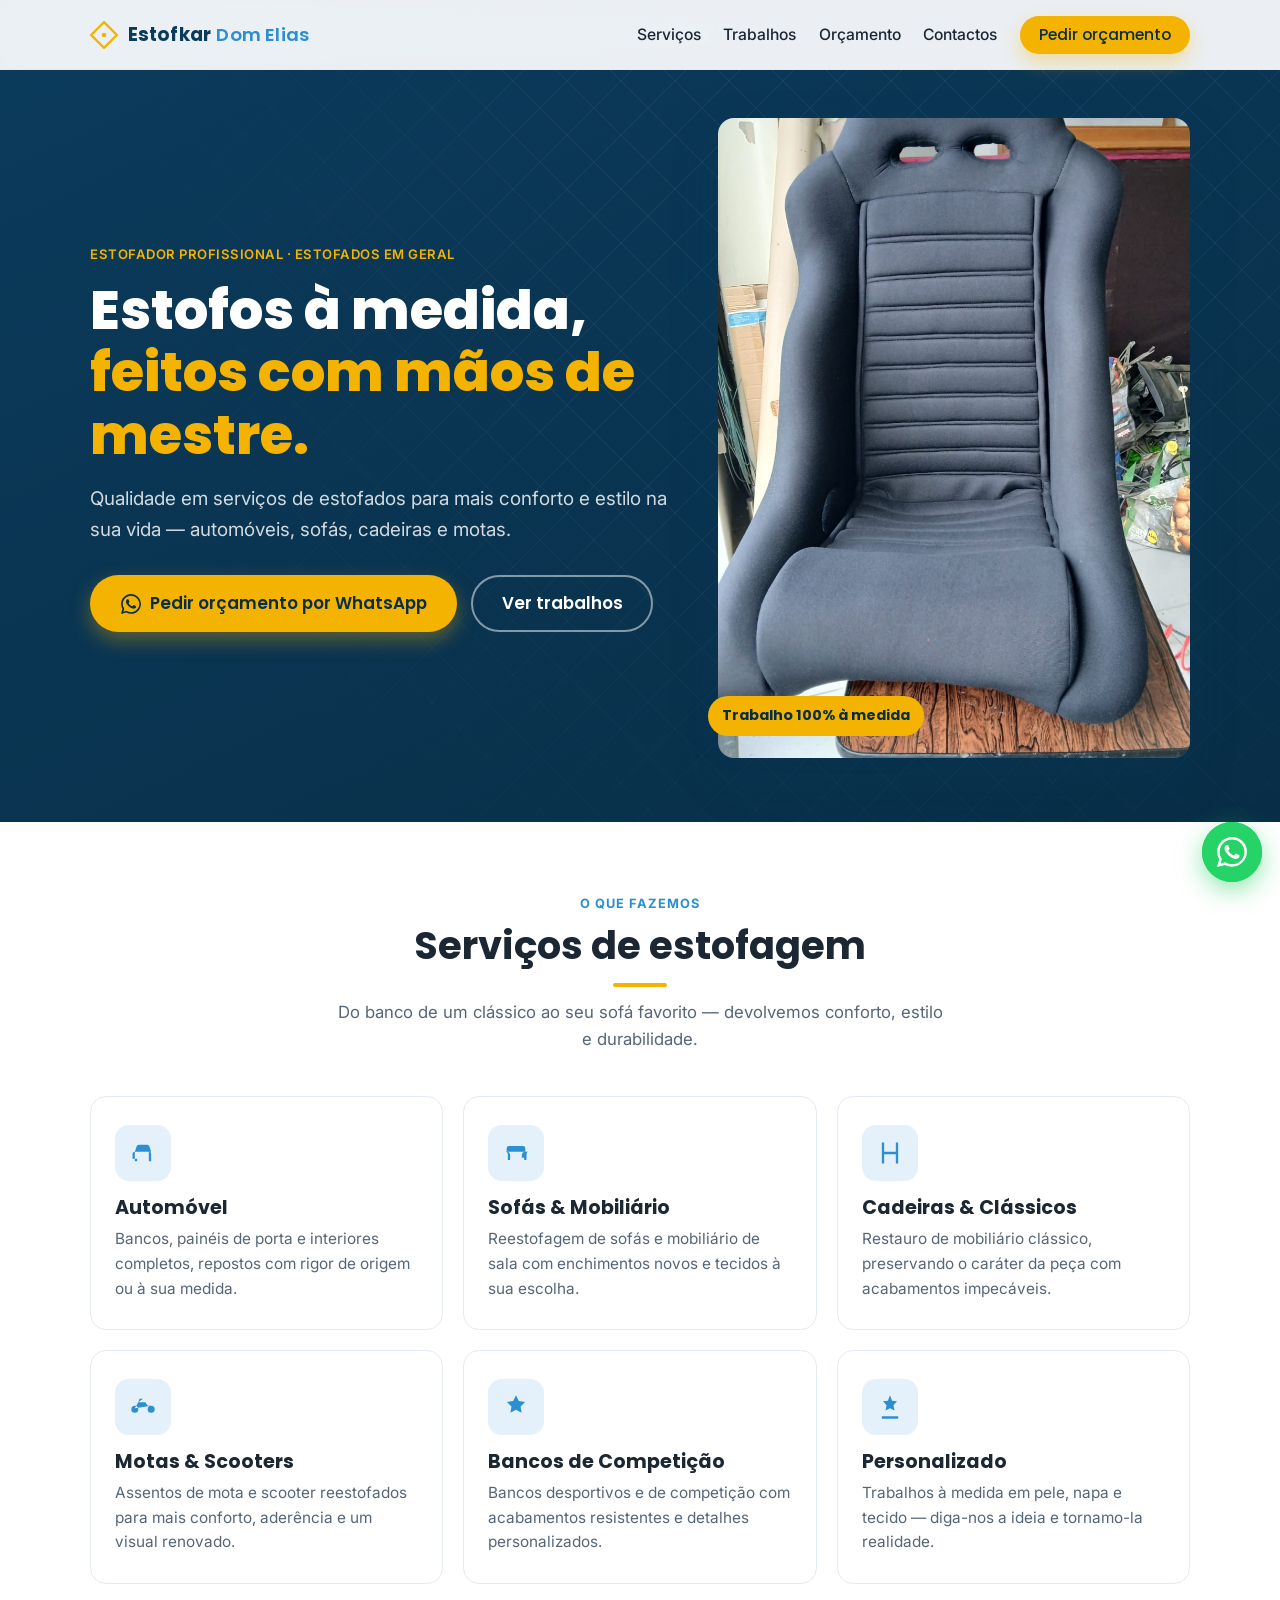
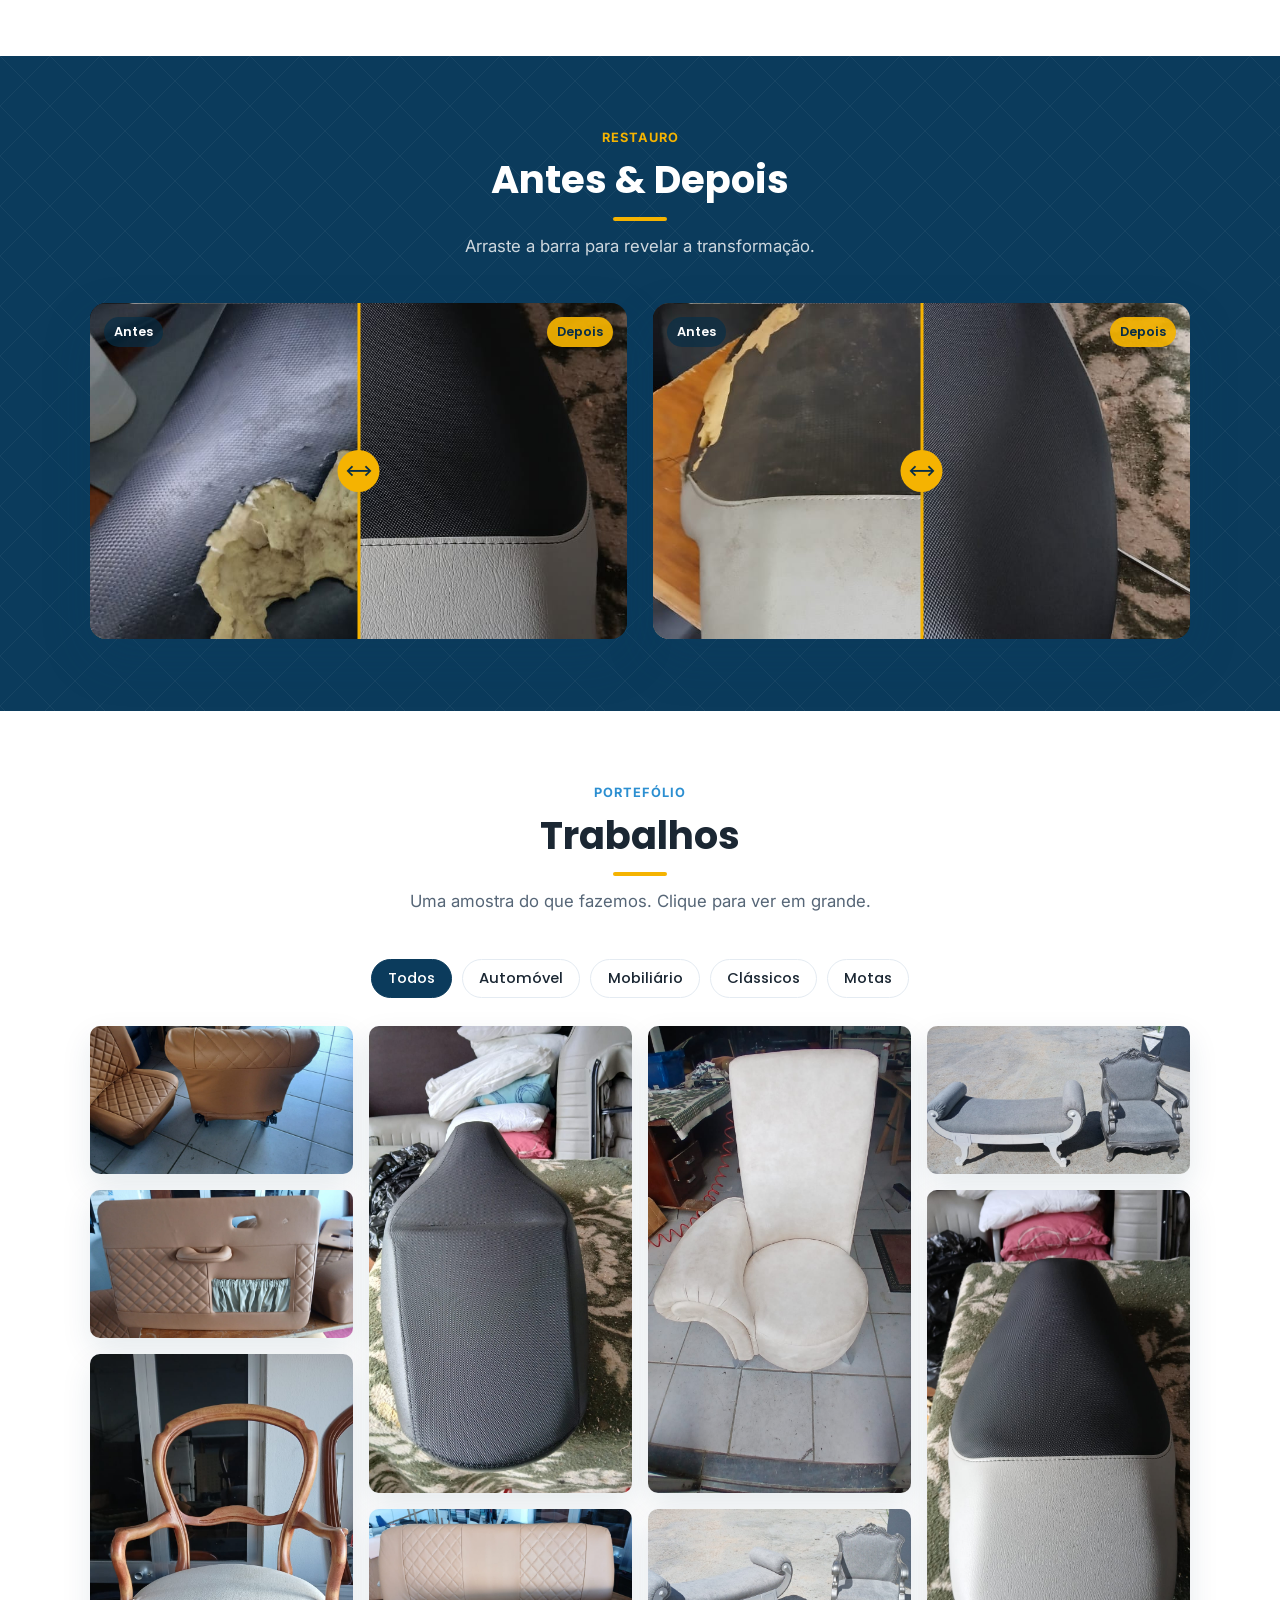
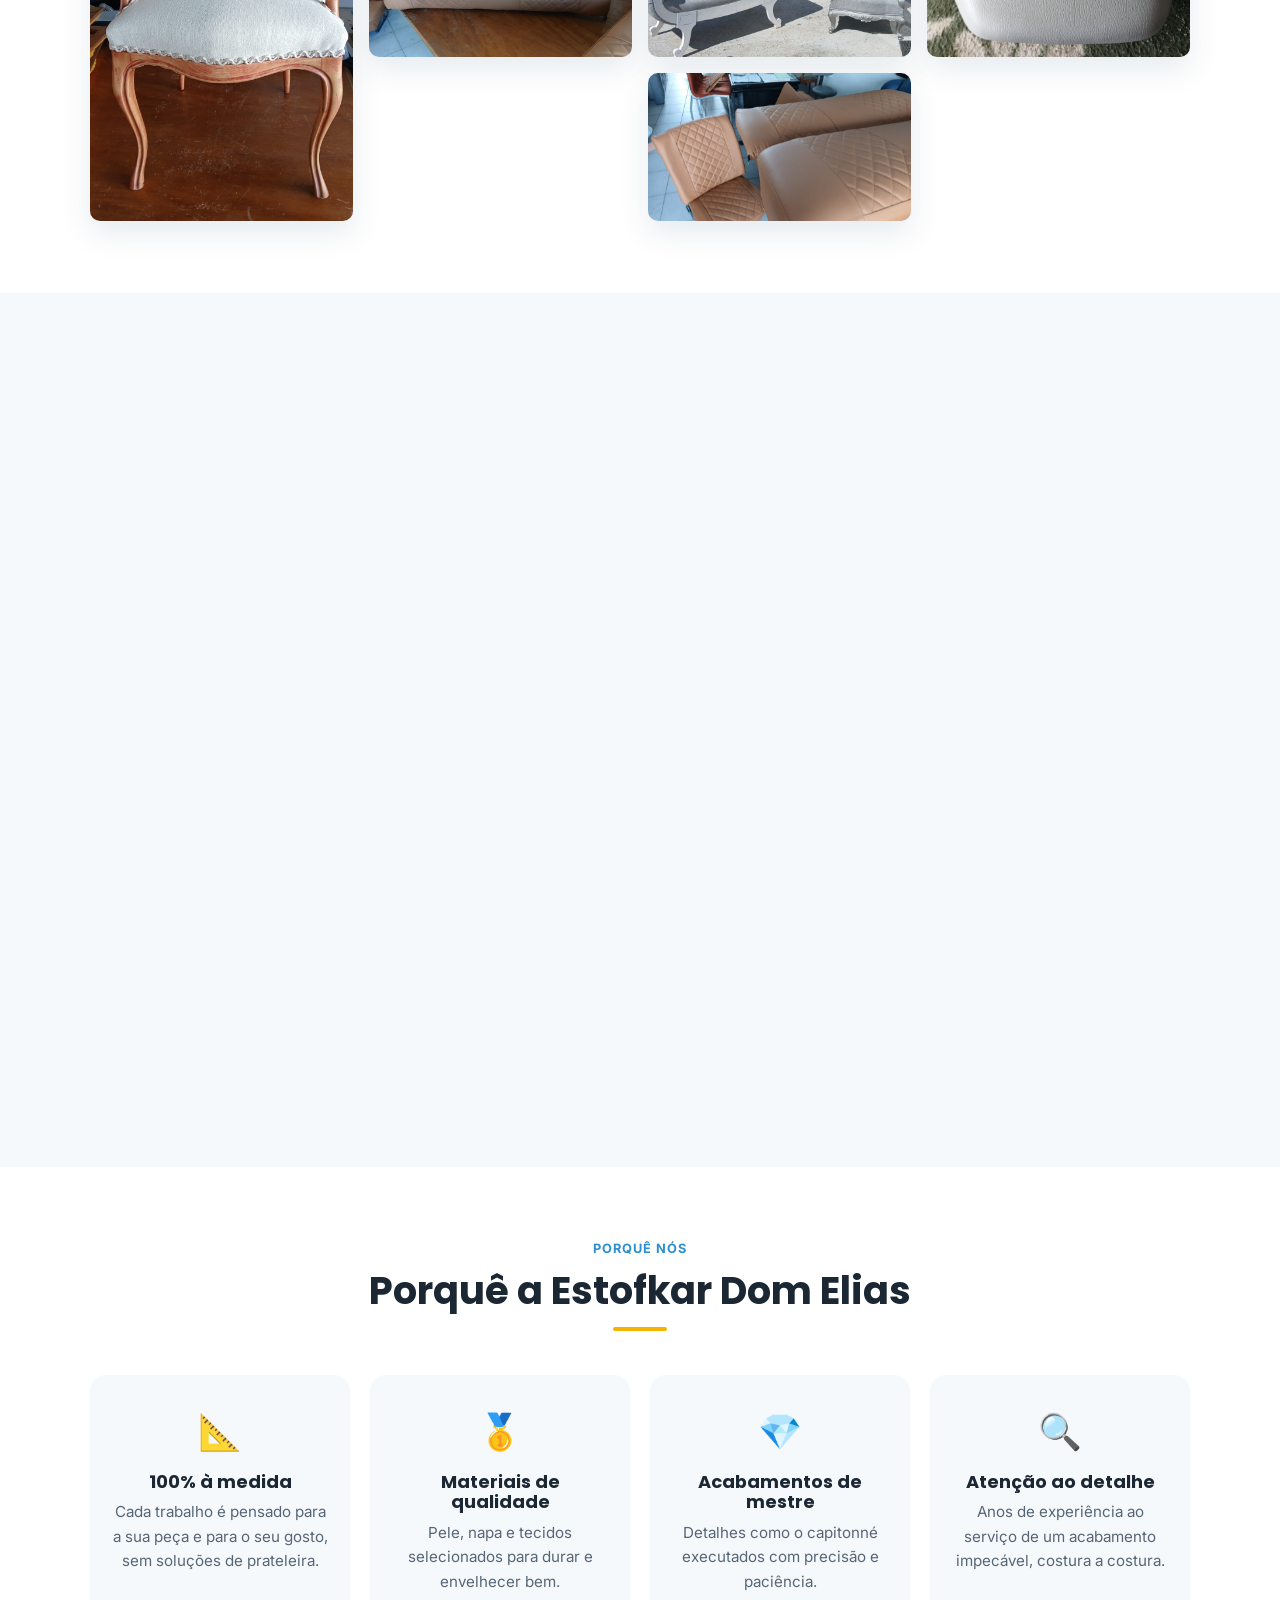
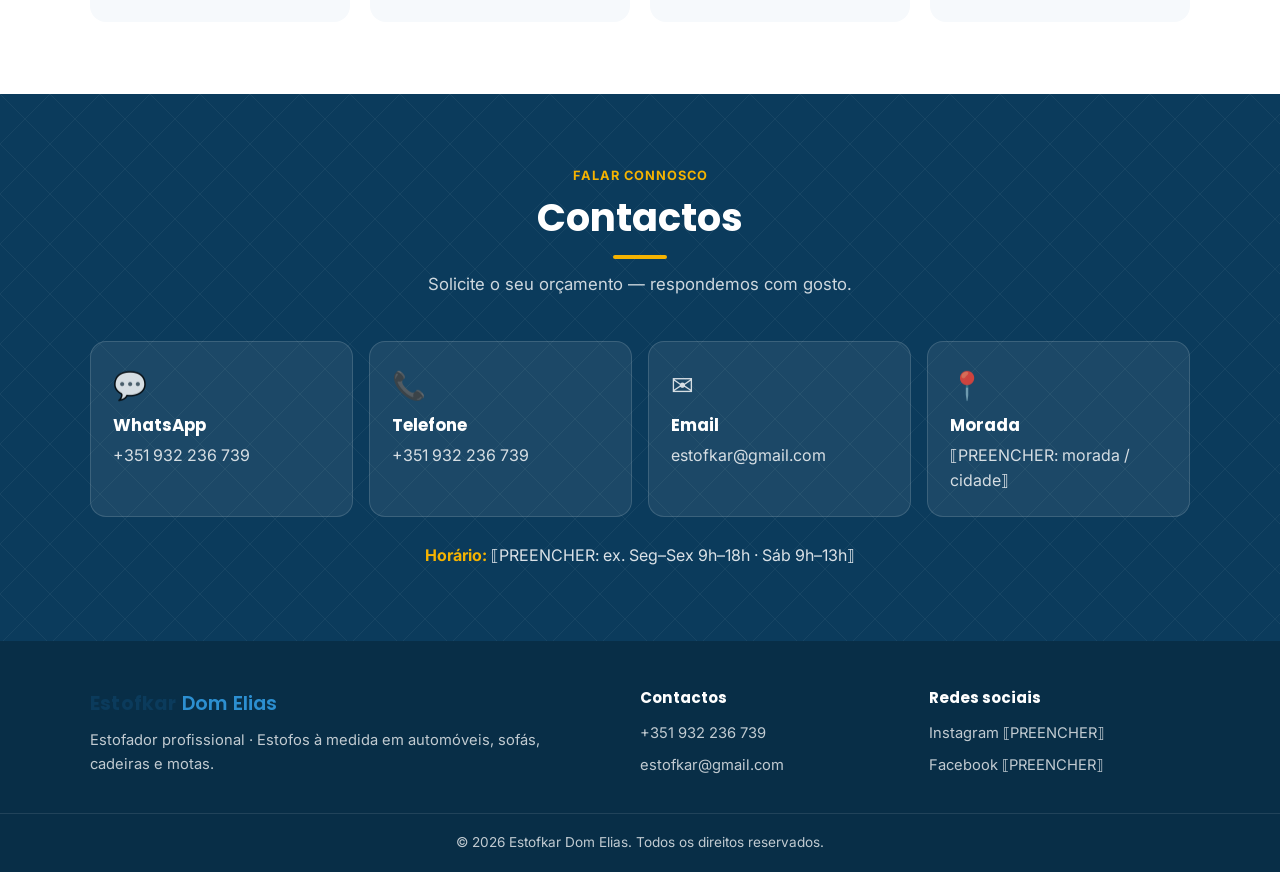
==== index.html @ 1997ae91 "Site Estofkar Dom Elias — one-page com fotos reais Co-Authored-By: Claude Opus 4.8 <noreply@anthropi" ====
<!DOCTYPE html>
<html lang="pt-PT">
<head>
  <meta charset="UTF-8" />
  <meta name="viewport" content="width=device-width, initial-scale=1.0" />

  <!-- ============================================================= -->
  <!-- SEO BÁSICO                                                    -->
  <!-- ============================================================= -->
  <title>Estofkar Dom Elias — Estofador Profissional | Estofos à Medida</title>
  <meta name="description" content="Estofos à medida com mãos de mestre: automóveis, sofás, cadeiras e motas. Pele, napa e tecido. Acabamento capitonné. Peça o seu orçamento por WhatsApp." />
  <meta name="theme-color" content="#0B3B5C" />

  <!-- Open Graph (redes sociais) — TROCAR a imagem por uma foto real do trabalho -->
  <meta property="og:type" content="website" />
  <meta property="og:title" content="Estofkar Dom Elias — Estofos à medida, feitos com mãos de mestre" />
  <meta property="og:description" content="Qualidade em serviços de estofados para mais conforto e estilo: automóveis, sofás, cadeiras e motas." />
  <meta property="og:image" content="assets/hero.jpg" />
  <meta property="og:locale" content="pt_PT" />

  <!-- ============================================================= -->
  <!-- GOOGLE FONTS                                                  -->
  <!-- ============================================================= -->
  <link rel="preconnect" href="https://fonts.googleapis.com" />
  <link rel="preconnect" href="https://fonts.gstatic.com" crossorigin />
  <link href="https://fonts.googleapis.com/css2?family=Poppins:wght@500;600;700;800&family=Inter:wght@400;500;600&display=swap" rel="stylesheet" />

  <link rel="stylesheet" href="style.css" />

  <!-- ============================================================= -->
  <!-- DADOS ESTRUTURADOS (LocalBusiness) — JSON-LD                  -->
  <!-- ⟦PREENCHER⟧: morada (streetAddress, postalCode, cidade) e     -->
  <!-- horário (openingHours) quando o dono os fornecer.            -->
  <!-- ============================================================= -->
  <script type="application/ld+json">
  {
    "@context": "https://schema.org",
    "@type": "Upholstery",
    "name": "Estofkar Dom Elias",
    "description": "Estofador profissional. Estofos à medida para automóveis, sofás, cadeiras e motas em pele, napa e tecido.",
    "image": "assets/hero.jpg",
    "telephone": "+351932236739",
    "email": "estofkar@gmail.com",
    "priceRange": "€€",
    "address": {
      "@type": "PostalAddress",
      "streetAddress": "⟦PREENCHER: morada⟧",
      "addressLocality": "⟦PREENCHER: cidade⟧",
      "postalCode": "⟦PREENCHER: código postal⟧",
      "addressCountry": "PT"
    },
    "areaServed": "PT"
  }
  </script>
</head>

<body>

  <!-- ============================================================= -->
  <!-- PADRÃO CAPITONNÉ (losango) — assinatura visual reutilizável   -->
  <!-- SVG escondido; referenciado via CSS background onde precisar. -->
  <!-- ============================================================= -->
  <svg width="0" height="0" style="position:absolute" aria-hidden="true" focusable="false">
    <defs>
      <pattern id="capitonne" width="60" height="60" patternUnits="userSpaceOnUse" patternTransform="rotate(0)">
        <path d="M30 0 L60 30 L30 60 L0 30 Z" fill="none" stroke="currentColor" stroke-width="1" />
        <circle cx="30" cy="30" r="1.6" fill="currentColor" />
      </pattern>
    </defs>
  </svg>

  <!-- ============================================================= -->
  <!-- HEADER FIXO                                                   -->
  <!-- ============================================================= -->
  <header class="site-header" id="topo">
    <div class="container header-inner">
      <a href="#topo" class="brand" aria-label="Estofkar Dom Elias — início">
        <span class="brand-mark" aria-hidden="true">
          <!-- Pequeno losango capitonné como logótipo -->
          <svg viewBox="0 0 24 24" width="28" height="28">
            <path d="M12 1 L23 12 L12 23 L1 12 Z" fill="none" stroke="#F5B301" stroke-width="2"/>
            <circle cx="12" cy="12" r="2" fill="#F5B301"/>
          </svg>
        </span>
        <span class="brand-text">
          <strong>Estofkar</strong> <span>Dom Elias</span>
        </span>
      </a>

      <nav class="main-nav" id="main-nav" aria-label="Navegação principal">
        <a href="#servicos">Serviços</a>
        <a href="#trabalhos">Trabalhos</a>
        <a href="#orcamento">Orçamento</a>
        <a href="#contactos">Contactos</a>
        <a href="#orcamento" class="btn btn-primary btn-sm nav-cta">Pedir orçamento</a>
      </nav>

      <button class="nav-toggle" id="nav-toggle" aria-label="Abrir menu" aria-expanded="false" aria-controls="main-nav">
        <span></span><span></span><span></span>
      </button>
    </div>
  </header>

  <main>

    <!-- =========================================================== -->
    <!-- HERO                                                        -->
    <!-- =========================================================== -->
    <section class="hero" id="hero">
      <div class="hero-pattern" aria-hidden="true"></div>
      <div class="container hero-inner">
        <div class="hero-copy reveal">
          <p class="hero-eyebrow">Estofador Profissional · Estofados em Geral</p>
          <h1>Estofos à medida,<br><span class="accent">feitos com mãos de mestre.</span></h1>
          <p class="hero-sub">
            Qualidade em serviços de estofados para mais conforto e estilo na sua vida —
            automóveis, sofás, cadeiras e motas.
          </p>
          <div class="hero-actions">
            <!-- WhatsApp primário. Número sem + e sem espaços. -->
            <a class="btn btn-primary btn-lg"
               href="https://wa.me/351932236739?text=Ol%C3%A1%20Estofkar%20Dom%20Elias!%20Gostaria%20de%20um%20or%C3%A7amento."
               target="_blank" rel="noopener">
              <svg class="ic" viewBox="0 0 24 24" width="20" height="20" aria-hidden="true"><path fill="currentColor" d="M.06 24l1.69-6.16a11.87 11.87 0 01-1.6-5.95C.16 5.34 5.5 0 12.06 0a11.82 11.82 0 018.4 3.49 11.74 11.74 0 013.48 8.4c0 6.55-5.34 11.89-11.9 11.89a11.9 11.9 0 01-5.68-1.45L.06 24zm6.6-3.8c1.68.99 3.28 1.59 5.4 1.59 5.45 0 9.89-4.43 9.89-9.88 0-5.46-4.44-9.9-9.89-9.9-5.46 0-9.9 4.44-9.9 9.9 0 2.23.65 3.9 1.74 5.64l-.99 3.61 3.75-.96zm11.39-5.55c-.07-.12-.27-.2-.57-.35-.3-.15-1.76-.87-2.03-.97-.27-.1-.47-.15-.67.15-.2.3-.77.97-.94 1.17-.17.2-.35.22-.64.07-.3-.15-1.25-.46-2.39-1.47-.88-.79-1.48-1.76-1.65-2.06-.17-.3-.02-.46.13-.61.13-.13.3-.35.45-.52.15-.17.2-.3.3-.5.1-.2.05-.37-.02-.52-.07-.15-.67-1.62-.92-2.22-.24-.58-.49-.5-.67-.51l-.57-.01c-.2 0-.52.07-.79.37-.27.3-1.04 1.02-1.04 2.48 0 1.46 1.06 2.88 1.21 3.08.15.2 2.1 3.2 5.08 4.49.71.31 1.26.49 1.69.62.71.23 1.36.2 1.87.12.57-.08 1.76-.72 2-1.41.25-.69.25-1.28.17-1.41z"/></svg>
              Pedir orçamento por WhatsApp
            </a>
            <a class="btn btn-ghost btn-lg" href="#trabalhos">Ver trabalhos</a>
          </div>
        </div>

        <div class="hero-visual reveal">
          <img src="assets/hero.jpg" alt="Banco desportivo / de competição estofado em tecido pela Estofkar Dom Elias" loading="eager" width="560" height="640" />
          <span class="hero-badge">Trabalho 100% à medida</span>
        </div>
      </div>
    </section>

    <!-- =========================================================== -->
    <!-- SERVIÇOS                                                    -->
    <!-- =========================================================== -->
    <section class="section" id="servicos">
      <div class="container">
        <header class="section-head reveal">
          <p class="kicker">O que fazemos</p>
          <h2>Serviços de estofagem</h2>
          <p class="section-lead">Do banco de um clássico ao seu sofá favorito — devolvemos conforto, estilo e durabilidade.</p>
        </header>

        <div class="cards-grid">
          <article class="card reveal">
            <span class="card-ic" aria-hidden="true">
              <svg viewBox="0 0 24 24" width="28" height="28"><path fill="currentColor" d="M5 11l1.5-4.5A2 2 0 018.4 5h7.2a2 2 0 011.9 1.5L19 11m-14 0h14m-14 0a2 2 0 00-2 2v4h2m12-6a2 2 0 012 2v4h-2M6 17h12M7 17v2H5v-2m14 0v2h-2v-2"/></svg>
            </span>
            <h3>Automóvel</h3>
            <p>Bancos, painéis de porta e interiores completos, repostos com rigor de origem ou à sua medida.</p>
          </article>

          <article class="card reveal">
            <span class="card-ic" aria-hidden="true">
              <svg viewBox="0 0 24 24" width="28" height="28"><path fill="currentColor" d="M4 11V8a2 2 0 012-2h12a2 2 0 012 2v3a3 3 0 00-3 3v2H7v-2a3 3 0 00-3-3zm-1 0a2 2 0 012 2v5h2v-2h12v2h2v-5a2 2 0 012-2"/></svg>
            </span>
            <h3>Sofás &amp; Mobiliário</h3>
            <p>Reestofagem de sofás e mobiliário de sala com enchimentos novos e tecidos à sua escolha.</p>
          </article>

          <article class="card reveal">
            <span class="card-ic" aria-hidden="true">
              <svg viewBox="0 0 24 24" width="28" height="28"><path fill="currentColor" d="M7 3v8h10V3h2v18h-2v-8H7v8H5V3z"/></svg>
            </span>
            <h3>Cadeiras &amp; Clássicos</h3>
            <p>Restauro de mobiliário clássico, preservando o caráter da peça com acabamentos impecáveis.</p>
          </article>

          <article class="card reveal">
            <span class="card-ic" aria-hidden="true">
              <svg viewBox="0 0 24 24" width="28" height="28"><path fill="currentColor" d="M5 17a3 3 0 100-6 3 3 0 000 6zm14 0a3 3 0 100-6 3 3 0 000 6zM5 13l3-5h6l2 3h3M8 8l1-3h3"/></svg>
            </span>
            <h3>Motas &amp; Scooters</h3>
            <p>Assentos de mota e scooter reestofados para mais conforto, aderência e um visual renovado.</p>
          </article>

          <article class="card reveal">
            <span class="card-ic" aria-hidden="true">
              <svg viewBox="0 0 24 24" width="28" height="28"><path fill="currentColor" d="M12 2l2.4 4.9 5.4.8-3.9 3.8.9 5.4-4.8-2.5-4.8 2.5.9-5.4L4.2 7.7l5.4-.8z"/></svg>
            </span>
            <h3>Bancos de Competição</h3>
            <p>Bancos desportivos e de competição com acabamentos resistentes e detalhes personalizados.</p>
          </article>

          <article class="card reveal">
            <span class="card-ic" aria-hidden="true">
              <svg viewBox="0 0 24 24" width="28" height="28"><path fill="currentColor" d="M12 2l1.8 4.6L18 7l-3 3.4.8 4.6L12 13l-3.8 2 .8-4.6L6 7l4.2-.4zM5 20h14v2H5z"/></svg>
            </span>
            <h3>Personalizado</h3>
            <p>Trabalhos à medida em pele, napa e tecido — diga-nos a ideia e tornamo-la realidade.</p>
          </article>
        </div>
      </div>
    </section>

    <!-- =========================================================== -->
    <!-- ANTES & DEPOIS (slider comparativo)                         -->
    <!-- =========================================================== -->
    <section class="section section-dark" id="antes-depois">
      <div class="section-pattern" aria-hidden="true"></div>
      <div class="container">
        <header class="section-head reveal">
          <p class="kicker kicker-light">Restauro</p>
          <h2>Antes &amp; Depois</h2>
          <p class="section-lead">Arraste a barra para revelar a transformação.</p>
        </header>

        <div class="ba-list">
          <!-- ⟦PREENCHER⟧: substituir antes-1.jpg / depois-1.jpg por fotos reais -->
          <div class="ba-slider reveal" data-ba>
            <img class="ba-after" src="assets/depois-1.jpg" alt="Sofá depois do restauro" loading="lazy" />
            <div class="ba-before-wrap">
              <img class="ba-before" src="assets/antes-1.jpg" alt="Sofá antes do restauro" loading="lazy" />
            </div>
            <input class="ba-range" type="range" min="0" max="100" value="50" aria-label="Comparar antes e depois" />
            <span class="ba-handle" aria-hidden="true"></span>
            <span class="ba-tag ba-tag-before">Antes</span>
            <span class="ba-tag ba-tag-after">Depois</span>
          </div>

          <div class="ba-slider reveal" data-ba>
            <img class="ba-after" src="assets/depois-2.jpg" alt="Banco de automóvel depois do restauro" loading="lazy" />
            <div class="ba-before-wrap">
              <img class="ba-before" src="assets/antes-2.jpg" alt="Banco de automóvel antes do restauro" loading="lazy" />
            </div>
            <input class="ba-range" type="range" min="0" max="100" value="50" aria-label="Comparar antes e depois" />
            <span class="ba-handle" aria-hidden="true"></span>
            <span class="ba-tag ba-tag-before">Antes</span>
            <span class="ba-tag ba-tag-after">Depois</span>
          </div>
        </div>
      </div>
    </section>

    <!-- =========================================================== -->
    <!-- TRABALHOS / PORTEFÓLIO (galeria filtrável + lightbox)       -->
    <!-- =========================================================== -->
    <section class="section" id="trabalhos">
      <div class="container">
        <header class="section-head reveal">
          <p class="kicker">Portefólio</p>
          <h2>Trabalhos</h2>
          <p class="section-lead">Uma amostra do que fazemos. Clique para ver em grande.</p>
        </header>

        <div class="filters reveal" role="tablist" aria-label="Filtrar trabalhos">
          <button class="filter is-active" data-filter="todos">Todos</button>
          <button class="filter" data-filter="automovel">Automóvel</button>
          <button class="filter" data-filter="mobiliario">Mobiliário</button>
          <button class="filter" data-filter="classicos">Clássicos</button>
          <button class="filter" data-filter="motas">Motas</button>
        </div>

        <!-- Para acrescentar/trocar trabalhos: copie a foto para assets/ e duplique um <figure>.
             Mantenha o atributo data-cat (automovel|mobiliario|classicos|motas) para o filtro funcionar. -->
        <div class="gallery" id="gallery">
          <figure class="gal-item" data-cat="automovel">
            <img src="assets/auto-1.jpg" alt="Bancos de automóvel em pele com acabamento capitonné" loading="lazy" />
          </figure>
          <figure class="gal-item" data-cat="automovel">
            <img src="assets/auto-2.jpg" alt="Painel de porta de automóvel em pele com capitonné" loading="lazy" />
          </figure>
          <figure class="gal-item" data-cat="classicos">
            <img src="assets/classico-1.jpg" alt="Cadeira clássica de madeira restaurada e reestofada" loading="lazy" />
          </figure>
          <figure class="gal-item" data-cat="motas">
            <img src="assets/mota-1.jpg" alt="Assento de mota reestofado em tecido técnico preto" loading="lazy" />
          </figure>
          <figure class="gal-item" data-cat="automovel">
            <img src="assets/auto-3.jpg" alt="Encosto de banco de automóvel em pele capitonné" loading="lazy" />
          </figure>
          <figure class="gal-item" data-cat="mobiliario">
            <img src="assets/mob-1.jpg" alt="Cadeirão moderno estofado em camurça clara" loading="lazy" />
          </figure>
          <figure class="gal-item" data-cat="classicos">
            <img src="assets/classico-2.jpg" alt="Poltrona barroca restaurada com acabamento prateado" loading="lazy" />
          </figure>
          <figure class="gal-item" data-cat="automovel">
            <img src="assets/auto-4.jpg" alt="Bancos de automóvel em pele capitonné, vista de perto" loading="lazy" />
          </figure>
          <figure class="gal-item" data-cat="mobiliario">
            <img src="assets/mob-2.jpg" alt="Chaise-longue e poltrona clássicas reestofadas" loading="lazy" />
          </figure>
          <figure class="gal-item" data-cat="motas">
            <img src="assets/mota-2.jpg" alt="Assento de mota restaurado em napa preta e cinza" loading="lazy" />
          </figure>
        </div>
      </div>
    </section>

    <!-- =========================================================== -->
    <!-- ORÇAMENTO POR MEDIDA (construtor por passos)                -->
    <!-- =========================================================== -->
    <section class="section section-soft" id="orcamento">
      <div class="container">
        <header class="section-head reveal">
          <p class="kicker">Funcionalidade estrela</p>
          <h2>Orçamento por medida</h2>
          <p class="section-lead">Em 4 passos rápidos preparamos a sua mensagem. Escolhe enviar por WhatsApp ou email.</p>
        </header>

        <div class="quote reveal" id="quote">
          <!-- Barra de progresso -->
          <div class="quote-progress" aria-hidden="true">
            <span class="quote-bar" id="quote-bar"></span>
          </div>

          <!-- PASSO 1 -->
          <div class="quote-step is-active" data-step="1">
            <h3 class="quote-q">1. Que peça quer estofar?</h3>
            <div class="opts" data-group="peca">
              <button class="opt" data-value="Automóvel">🚗 Automóvel</button>
              <button class="opt" data-value="Sofá / Mobiliário">🛋️ Sofá / Mobiliário</button>
              <button class="opt" data-value="Cadeira">🪑 Cadeira</button>
              <button class="opt" data-value="Mota / Scooter">🏍️ Mota / Scooter</button>
              <button class="opt" data-value="Outro">✨ Outro</button>
            </div>
          </div>

          <!-- PASSO 2 -->
          <div class="quote-step" data-step="2">
            <h3 class="quote-q">2. Que material prefere?</h3>
            <div class="opts" data-group="material">
              <button class="opt" data-value="Pele natural">Pele natural</button>
              <button class="opt" data-value="Napa (pele sintética)">Napa (pele sintética)</button>
              <button class="opt" data-value="Tecido">Tecido</button>
              <button class="opt" data-value="Não sei, aconselhem-me">Não sei, aconselhem-me</button>
            </div>
          </div>

          <!-- PASSO 3 -->
          <div class="quote-step" data-step="3">
            <h3 class="quote-q">3. Que acabamento?</h3>
            <div class="opts" data-group="acabamento">
              <button class="opt" data-value="Capitonné (losango)">Capitonné (losango)</button>
              <button class="opt" data-value="Liso">Liso</button>
              <button class="opt" data-value="Outro / Não sei">Outro / Não sei</button>
            </div>
          </div>

          <!-- PASSO 4 -->
          <div class="quote-step" data-step="4">
            <h3 class="quote-q">4. Quantidade e detalhes</h3>
            <label class="field">
              <span>Descreva o trabalho</span>
              <input type="text" id="q-detalhes" placeholder="Ex.: 2 bancos da frente de um Golf" />
            </label>
            <label class="field">
              <span>O seu nome <em>(opcional)</em></span>
              <input type="text" id="q-nome" placeholder="Ex.: João" />
            </label>
          </div>

          <!-- RESUMO -->
          <div class="quote-step quote-summary" data-step="5">
            <h3 class="quote-q">Resumo do seu pedido</h3>
            <ul class="summary-list" id="summary-list"></ul>
            <div class="quote-final">
              <a class="btn btn-primary btn-lg" id="send-wa" href="#" target="_blank" rel="noopener">
                <svg class="ic" viewBox="0 0 24 24" width="20" height="20" aria-hidden="true"><path fill="currentColor" d="M.06 24l1.69-6.16a11.87 11.87 0 01-1.6-5.95C.16 5.34 5.5 0 12.06 0a11.82 11.82 0 018.4 3.49 11.74 11.74 0 013.48 8.4c0 6.55-5.34 11.89-11.9 11.89a11.9 11.9 0 01-5.68-1.45L.06 24zm6.6-3.8c1.68.99 3.28 1.59 5.4 1.59 5.45 0 9.89-4.43 9.89-9.88 0-5.46-4.44-9.9-9.89-9.9-5.46 0-9.9 4.44-9.9 9.9 0 2.23.65 3.9 1.74 5.64l-.99 3.61 3.75-.96z"/></svg>
                Enviar por WhatsApp
              </a>
              <a class="btn btn-outline btn-lg" id="send-mail" href="#">Enviar por email</a>
            </div>
          </div>

          <!-- Navegação -->
          <div class="quote-nav">
            <button class="btn btn-ghost" id="quote-back" hidden>← Voltar</button>
            <span class="quote-count" id="quote-count">Passo 1 de 5</span>
          </div>
        </div>
      </div>
    </section>

    <!-- =========================================================== -->
    <!-- PORQUÊ A ESTOFKAR DOM ELIAS                                 -->
    <!-- =========================================================== -->
    <section class="section" id="porque">
      <div class="container">
        <header class="section-head reveal">
          <p class="kicker">Porquê nós</p>
          <h2>Porquê a Estofkar Dom Elias</h2>
        </header>

        <div class="why-grid">
          <div class="why reveal">
            <span class="why-ic" aria-hidden="true">📐</span>
            <h3>100% à medida</h3>
            <p>Cada trabalho é pensado para a sua peça e para o seu gosto, sem soluções de prateleira.</p>
          </div>
          <div class="why reveal">
            <span class="why-ic" aria-hidden="true">🥇</span>
            <h3>Materiais de qualidade</h3>
            <p>Pele, napa e tecidos selecionados para durar e envelhecer bem.</p>
          </div>
          <div class="why reveal">
            <span class="why-ic" aria-hidden="true">💎</span>
            <h3>Acabamentos de mestre</h3>
            <p>Detalhes como o capitonné executados com precisão e paciência.</p>
          </div>
          <div class="why reveal">
            <span class="why-ic" aria-hidden="true">🔍</span>
            <h3>Atenção ao detalhe</h3>
            <p>Anos de experiência ao serviço de um acabamento impecável, costura a costura.</p>
          </div>
        </div>
      </div>
    </section>

    <!-- =========================================================== -->
    <!-- CONTACTOS                                                   -->
    <!-- =========================================================== -->
    <section class="section section-dark" id="contactos">
      <div class="section-pattern" aria-hidden="true"></div>
      <div class="container">
        <header class="section-head reveal">
          <p class="kicker kicker-light">Falar connosco</p>
          <h2>Contactos</h2>
          <p class="section-lead">Solicite o seu orçamento — respondemos com gosto.</p>
        </header>

        <div class="contact-grid reveal">
          <a class="contact-card" href="https://wa.me/351932236739" target="_blank" rel="noopener">
            <span class="contact-ic">💬</span>
            <strong>WhatsApp</strong>
            <span>+351 932 236 739</span>
          </a>
          <a class="contact-card" href="tel:+351932236739">
            <span class="contact-ic">📞</span>
            <strong>Telefone</strong>
            <span>+351 932 236 739</span>
          </a>
          <a class="contact-card" href="mailto:estofkar@gmail.com">
            <span class="contact-ic">✉️</span>
            <strong>Email</strong>
            <span>estofkar@gmail.com</span>
          </a>
          <!-- ⟦PREENCHER⟧: morada real -->
          <div class="contact-card">
            <span class="contact-ic">📍</span>
            <strong>Morada</strong>
            <span>⟦PREENCHER: morada / cidade⟧</span>
          </div>
        </div>

        <!-- ⟦PREENCHER⟧: horário de funcionamento -->
        <p class="contact-hours reveal">
          <strong>Horário:</strong> ⟦PREENCHER: ex. Seg–Sex 9h–18h · Sáb 9h–13h⟧
        </p>

        <!-- ⟦PREENCHER⟧ (opcional): mapa incorporado.
             Cole aqui o <iframe> do Google Maps quando tiver a morada:
        <div class="map reveal">
          <iframe src="https://www.google.com/maps/embed?pb=..." width="100%" height="320" style="border:0" loading="lazy" referrerpolicy="no-referrer-when-downgrade" title="Mapa Estofkar Dom Elias"></iframe>
        </div>
        -->
      </div>
    </section>
  </main>

  <!-- =========================================================== -->
  <!-- FOOTER                                                      -->
  <!-- =========================================================== -->
  <footer class="site-footer">
    <div class="container footer-inner">
      <div class="footer-brand">
        <span class="brand-text"><strong>Estofkar</strong> <span>Dom Elias</span></span>
        <p>Estofador profissional · Estofos à medida em automóveis, sofás, cadeiras e motas.</p>
      </div>
      <div class="footer-col">
        <h4>Contactos</h4>
        <a href="tel:+351932236739">+351 932 236 739</a>
        <a href="mailto:estofkar@gmail.com">estofkar@gmail.com</a>
      </div>
      <div class="footer-col">
        <h4>Redes sociais</h4>
        <!-- ⟦PREENCHER⟧: links reais de Instagram / Facebook (ou remover se não existirem) -->
        <a href="#" aria-label="Instagram">Instagram ⟦PREENCHER⟧</a>
        <a href="#" aria-label="Facebook">Facebook ⟦PREENCHER⟧</a>
      </div>
    </div>
    <div class="footer-bottom">
      <span>© <span id="year"></span> Estofkar Dom Elias. Todos os direitos reservados.</span>
    </div>
  </footer>

  <!-- =========================================================== -->
  <!-- BOTÃO FLUTUANTE WHATSAPP                                    -->
  <!-- =========================================================== -->
  <a class="wa-float" href="https://wa.me/351932236739?text=Ol%C3%A1%20Estofkar%20Dom%20Elias!%20Gostaria%20de%20um%20or%C3%A7amento."
     target="_blank" rel="noopener" aria-label="Falar no WhatsApp">
    <svg viewBox="0 0 24 24" width="30" height="30" aria-hidden="true"><path fill="currentColor" d="M.06 24l1.69-6.16a11.87 11.87 0 01-1.6-5.95C.16 5.34 5.5 0 12.06 0a11.82 11.82 0 018.4 3.49 11.74 11.74 0 013.48 8.4c0 6.55-5.34 11.89-11.9 11.89a11.9 11.9 0 01-5.68-1.45L.06 24zm6.6-3.8c1.68.99 3.28 1.59 5.4 1.59 5.45 0 9.89-4.43 9.89-9.88 0-5.46-4.44-9.9-9.89-9.9-5.46 0-9.9 4.44-9.9 9.9 0 2.23.65 3.9 1.74 5.64l-.99 3.61 3.75-.96zm11.39-5.55c-.07-.12-.27-.2-.57-.35-.3-.15-1.76-.87-2.03-.97-.27-.1-.47-.15-.67.15-.2.3-.77.97-.94 1.17-.17.2-.35.22-.64.07-.3-.15-1.25-.46-2.39-1.47-.88-.79-1.48-1.76-1.65-2.06-.17-.3-.02-.46.13-.61.13-.13.3-.35.45-.52.15-.17.2-.3.3-.5.1-.2.05-.37-.02-.52-.07-.15-.67-1.62-.92-2.22-.24-.58-.49-.5-.67-.51l-.57-.01c-.2 0-.52.07-.79.37-.27.3-1.04 1.02-1.04 2.48 0 1.46 1.06 2.88 1.21 3.08.15.2 2.1 3.2 5.08 4.49.71.31 1.26.49 1.69.62.71.23 1.36.2 1.87.12.57-.08 1.76-.72 2-1.41.25-.69.25-1.28.17-1.41z"/></svg>
  </a>

  <!-- =========================================================== -->
  <!-- LIGHTBOX                                                    -->
  <!-- =========================================================== -->
  <div class="lightbox" id="lightbox" aria-hidden="true" role="dialog" aria-label="Imagem ampliada">
    <button class="lb-close" id="lb-close" aria-label="Fechar">×</button>
    <button class="lb-prev" id="lb-prev" aria-label="Anterior">‹</button>
    <img class="lb-img" id="lb-img" src="" alt="" />
    <button class="lb-next" id="lb-next" aria-label="Seguinte">›</button>
  </div>

  <script src="script.js" defer></script>
</body>
</html>
---- style.css ----
/* ===============================================================
   ESTOFKAR DOM ELIAS — style.css
   Paleta: azul domina · amarelo com parcimónia (CTA) · branco respira
   Mobile-first.
   =============================================================== */

:root {
  /* Cores */
  --navy:        #0B3B5C;   /* azul base / fundos escuros */
  --navy-deep:   #082E47;   /* variação mais escura */
  --blue:        #2C8FD1;   /* azul vivo da marca */
  --yellow:      #F5B301;   /* amarelo de destaque (CTA) */
  --yellow-dk:   #DA9E00;   /* hover do amarelo */
  --white:       #FFFFFF;
  --off:         #F6F9FC;   /* off-white */
  --ink:         #1B2733;   /* títulos */
  --body:        #566677;   /* corpo */
  --line:        #E4EBF2;   /* separadores */

  /* Tipografia */
  --font-head: 'Poppins', system-ui, sans-serif;
  --font-body: 'Inter', system-ui, sans-serif;

  /* Layout */
  --maxw: 1140px;
  --radius: 16px;
  --radius-sm: 10px;
  --shadow: 0 12px 30px rgba(11, 59, 92, 0.10);
  --shadow-lg: 0 20px 50px rgba(11, 59, 92, 0.18);
  --header-h: 70px;
  --ease: cubic-bezier(.22, .61, .36, 1);
}

/* ---------- Reset / base ---------- */
* { box-sizing: border-box; margin: 0; padding: 0; }

html { scroll-behavior: smooth; scroll-padding-top: var(--header-h); }

body {
  font-family: var(--font-body);
  color: var(--body);
  background: var(--white);
  line-height: 1.6;
  -webkit-font-smoothing: antialiased;
}

h1, h2, h3, h4 { font-family: var(--font-head); color: var(--ink); line-height: 1.15; }
img { max-width: 100%; display: block; }
a { color: var(--blue); text-decoration: none; }

.container { width: 100%; max-width: var(--maxw); margin: 0 auto; padding: 0 20px; }

/* ---------- Acessibilidade: foco visível ---------- */
:focus-visible {
  outline: 3px solid var(--yellow);
  outline-offset: 2px;
  border-radius: 4px;
}

/* ---------- Botões ---------- */
.btn {
  --bg: var(--blue);
  display: inline-flex; align-items: center; justify-content: center; gap: .55em;
  font-family: var(--font-head); font-weight: 600; font-size: 1rem;
  padding: .85em 1.4em; border-radius: 999px; border: 2px solid transparent;
  cursor: pointer; transition: transform .15s var(--ease), box-shadow .2s, background .2s, color .2s;
  background: var(--bg); color: #fff; line-height: 1; white-space: nowrap;
}
.btn:hover { transform: translateY(-2px); }
.btn:active { transform: translateY(0); }
.btn .ic { flex: none; }

.btn-primary { --bg: var(--yellow); color: var(--navy-deep); box-shadow: 0 8px 20px rgba(245, 179, 1, .35); }
.btn-primary:hover { background: var(--yellow-dk); }

.btn-ghost { background: transparent; color: #fff; border-color: rgba(255,255,255,.5); }
.btn-ghost:hover { background: rgba(255,255,255,.12); border-color: #fff; }

.btn-outline { background: transparent; color: var(--navy); border-color: var(--navy); }
.btn-outline:hover { background: var(--navy); color: #fff; }

.btn-lg { font-size: 1.05rem; padding: 1em 1.7em; }
.btn-sm { padding: .6em 1.1em; font-size: .92rem; }

/* ===============================================================
   HEADER
   =============================================================== */
.site-header {
  position: fixed; top: 0; left: 0; right: 0; z-index: 100;
  height: var(--header-h);
  background: rgba(255,255,255,.92);
  backdrop-filter: saturate(160%) blur(10px);
  border-bottom: 1px solid var(--line);
}
.header-inner { display: flex; align-items: center; justify-content: space-between; height: var(--header-h); }

.brand { display: flex; align-items: center; gap: .6rem; }
.brand-mark { display: grid; place-items: center; }
.brand-text { font-family: var(--font-head); font-size: 1.15rem; color: var(--navy); letter-spacing: .2px; }
.brand-text strong { color: var(--navy); }
.brand-text span { color: var(--blue); font-weight: 600; }

.main-nav { display: flex; align-items: center; gap: 1.4rem; }
.main-nav a { color: var(--ink); font-weight: 500; font-size: .98rem; }
.main-nav a:not(.btn):hover { color: var(--blue); }
.nav-cta { color: var(--navy-deep) !important; }

.nav-toggle {
  display: none; flex-direction: column; gap: 5px;
  background: none; border: 0; cursor: pointer; padding: 8px;
}
.nav-toggle span { width: 26px; height: 3px; background: var(--navy); border-radius: 2px; transition: .25s var(--ease); }
.nav-toggle[aria-expanded="true"] span:nth-child(1) { transform: translateY(8px) rotate(45deg); }
.nav-toggle[aria-expanded="true"] span:nth-child(2) { opacity: 0; }
.nav-toggle[aria-expanded="true"] span:nth-child(3) { transform: translateY(-8px) rotate(-45deg); }

/* ===============================================================
   HERO
   =============================================================== */
.hero {
  position: relative; overflow: hidden;
  background: linear-gradient(155deg, var(--navy) 0%, var(--navy-deep) 100%);
  color: #fff; padding: calc(var(--header-h) + 48px) 0 64px;
}
/* Padrão capitonné subtil */
.hero-pattern {
  position: absolute; inset: 0; color: rgba(255,255,255,.06);
  background-image:
    linear-gradient(45deg, transparent 49%, currentColor 49.5%, currentColor 50.5%, transparent 51%),
    linear-gradient(-45deg, transparent 49%, currentColor 49.5%, currentColor 50.5%, transparent 51%);
  background-size: 54px 54px;
  -webkit-mask-image: radial-gradient(circle at 70% 30%, #000 30%, transparent 75%);
          mask-image: radial-gradient(circle at 70% 30%, #000 30%, transparent 75%);
}
.hero-inner { position: relative; display: grid; gap: 40px; align-items: center; }

.hero-eyebrow { color: var(--yellow); font-weight: 600; letter-spacing: .5px; text-transform: uppercase; font-size: .82rem; margin-bottom: 14px; }
.hero h1 { color: #fff; font-size: clamp(2.1rem, 6vw, 3.4rem); font-weight: 800; }
.hero h1 .accent { color: var(--yellow); }
.hero-sub { color: rgba(255,255,255,.82); font-size: clamp(1.02rem, 2.4vw, 1.18rem); margin: 18px 0 30px; max-width: 32em; }
.hero-actions { display: flex; flex-wrap: wrap; gap: 14px; }

.hero-visual { position: relative; }
.hero-visual img {
  width: 100%; border-radius: var(--radius); box-shadow: var(--shadow-lg);
  aspect-ratio: 7 / 8; object-fit: cover;
}
.hero-badge {
  position: absolute; left: -10px; bottom: 22px;
  background: var(--yellow); color: var(--navy-deep);
  font-family: var(--font-head); font-weight: 700; font-size: .9rem;
  padding: .6em 1em; border-radius: 999px; box-shadow: var(--shadow);
}

/* ===============================================================
   SECÇÕES (comum)
   =============================================================== */
.section { padding: 72px 0; }
.section-soft { background: var(--off); }
.section-dark { position: relative; overflow: hidden; background: var(--navy); color: #fff; }
.section-dark h2 { color: #fff; }

.section-pattern {
  position: absolute; inset: 0; color: rgba(255,255,255,.05);
  background-image:
    linear-gradient(45deg, transparent 49%, currentColor 49.5%, currentColor 50.5%, transparent 51%),
    linear-gradient(-45deg, transparent 49%, currentColor 49.5%, currentColor 50.5%, transparent 51%);
  background-size: 50px 50px; pointer-events: none;
}
.section-dark .container { position: relative; z-index: 1; }

.section-head { text-align: center; max-width: 38em; margin: 0 auto 44px; }
.kicker { color: var(--blue); font-weight: 700; text-transform: uppercase; letter-spacing: 1px; font-size: .8rem; margin-bottom: 10px; }
.kicker-light { color: var(--yellow); }
.section-head h2 { font-size: clamp(1.7rem, 4.5vw, 2.4rem); font-weight: 700; }
.section-lead { margin-top: 12px; font-size: 1.05rem; }
.section-dark .section-lead { color: rgba(255,255,255,.8); }

/* Sublinhado amarelo subtil nos h2 */
.section-head h2::after {
  content: ""; display: block; width: 54px; height: 4px;
  background: var(--yellow); border-radius: 3px; margin: 14px auto 0;
}

/* ===============================================================
   SERVIÇOS
   =============================================================== */
.cards-grid { display: grid; grid-template-columns: 1fr; gap: 20px; }
.card {
  background: #fff; border: 1px solid var(--line); border-radius: var(--radius);
  padding: 28px 24px; transition: transform .2s var(--ease), box-shadow .25s, border-color .25s;
}
.card:hover { transform: translateY(-6px); box-shadow: var(--shadow); border-color: transparent; }
.card-ic {
  display: inline-grid; place-items: center; width: 56px; height: 56px;
  border-radius: 14px; background: rgba(44,143,209,.12); color: var(--blue); margin-bottom: 16px;
}
.card:hover .card-ic { background: var(--yellow); color: var(--navy-deep); }
.card h3 { font-size: 1.2rem; margin-bottom: 8px; }
.card p { font-size: .96rem; }

/* ===============================================================
   ANTES & DEPOIS
   =============================================================== */
.ba-list { display: grid; gap: 26px; }
.ba-slider {
  position: relative; border-radius: var(--radius); overflow: hidden;
  box-shadow: var(--shadow-lg); user-select: none; aspect-ratio: 16 / 10; background: var(--navy-deep);
}
.ba-slider img { position: absolute; inset: 0; width: 100%; height: 100%; object-fit: cover; pointer-events: none; }
/* A imagem "antes" é recortada com clip-path (controlado por JS via --pos),
   evitando problemas de escala. O wrapper é apenas semântico/transparente. */
.ba-before-wrap { position: absolute; inset: 0; }
.ba-before-wrap .ba-before { clip-path: inset(0 calc(100% - var(--pos, 50%)) 0 0); }
.ba-range {
  position: absolute; inset: 0; width: 100%; height: 100%;
  margin: 0; opacity: 0; cursor: ew-resize; z-index: 3;
}
.ba-handle {
  position: absolute; top: 0; bottom: 0; left: 50%; width: 3px;
  background: var(--yellow); transform: translateX(-50%); z-index: 2; pointer-events: none;
}
.ba-handle::after {
  content: "⟷"; position: absolute; top: 50%; left: 50%; transform: translate(-50%, -50%);
  width: 42px; height: 42px; border-radius: 50%; background: var(--yellow); color: var(--navy-deep);
  display: grid; place-items: center; font-size: 1rem; font-weight: 700; box-shadow: var(--shadow);
}
.ba-tag {
  position: absolute; top: 14px; z-index: 2; font-family: var(--font-head); font-weight: 600;
  font-size: .8rem; padding: .35em .8em; border-radius: 999px; background: rgba(8,46,71,.7); color: #fff;
}
.ba-tag-before { left: 14px; }
.ba-tag-after { right: 14px; background: rgba(245,179,1,.92); color: var(--navy-deep); }

@media (min-width: 760px) { .ba-list { grid-template-columns: 1fr 1fr; } }

/* ===============================================================
   GALERIA / PORTEFÓLIO
   =============================================================== */
.filters { display: flex; flex-wrap: wrap; gap: 10px; justify-content: center; margin-bottom: 28px; }
.filter {
  font-family: var(--font-head); font-weight: 500; font-size: .92rem;
  padding: .55em 1.1em; border-radius: 999px; cursor: pointer;
  background: #fff; border: 1px solid var(--line); color: var(--ink); transition: .2s var(--ease);
}
.filter:hover { border-color: var(--blue); color: var(--blue); }
.filter.is-active { background: var(--navy); border-color: var(--navy); color: #fff; }

.gallery { columns: 2; column-gap: 16px; }
.gal-item {
  break-inside: avoid; margin: 0 0 16px; border-radius: var(--radius-sm); overflow: hidden;
  cursor: pointer; position: relative; box-shadow: var(--shadow); transition: transform .2s var(--ease);
}
.gal-item img { width: 100%; transition: transform .35s var(--ease); }
.gal-item:hover { transform: translateY(-3px); }
.gal-item:hover img { transform: scale(1.05); }
.gal-item::after {
  content: "🔍"; position: absolute; inset: 0; display: grid; place-items: center;
  background: rgba(11,59,92,.45); opacity: 0; transition: .25s; font-size: 1.6rem;
}
.gal-item:hover::after { opacity: 1; }
.gal-item.is-hidden { display: none; }

@media (min-width: 680px) { .gallery { columns: 3; } }
@media (min-width: 1000px) { .gallery { columns: 4; } }

/* ===============================================================
   ORÇAMENTO POR MEDIDA
   =============================================================== */
.quote {
  max-width: 720px; margin: 0 auto; background: #fff; border: 1px solid var(--line);
  border-radius: var(--radius); box-shadow: var(--shadow); padding: 30px 26px 22px;
}
.quote-progress { height: 6px; background: var(--line); border-radius: 999px; overflow: hidden; margin-bottom: 26px; }
.quote-bar { display: block; height: 100%; width: 20%; background: var(--yellow); border-radius: 999px; transition: width .35s var(--ease); }

.quote-step { display: none; animation: fadeIn .35s var(--ease); }
.quote-step.is-active { display: block; }
.quote-q { font-size: 1.25rem; margin-bottom: 18px; }

.opts { display: grid; gap: 12px; }
.opt {
  text-align: left; font-family: var(--font-body); font-weight: 500; font-size: 1.02rem;
  padding: 1em 1.2em; border-radius: var(--radius-sm); cursor: pointer;
  background: var(--off); border: 2px solid var(--line); color: var(--ink); transition: .18s var(--ease);
}
.opt:hover { border-color: var(--blue); transform: translateX(3px); }
.opt.is-selected { border-color: var(--yellow); background: #FFF8E6; }

.field { display: block; margin-bottom: 16px; }
.field span { display: block; font-family: var(--font-head); font-weight: 500; color: var(--ink); margin-bottom: 7px; font-size: .95rem; }
.field em { color: var(--body); font-style: normal; font-weight: 400; }
.field input {
  width: 100%; font-family: var(--font-body); font-size: 1rem; padding: .85em 1em;
  border: 2px solid var(--line); border-radius: var(--radius-sm); color: var(--ink); background: #fff;
}
.field input:focus { outline: none; border-color: var(--blue); }

.summary-list { list-style: none; margin-bottom: 22px; }
.summary-list li { padding: .7em 0; border-bottom: 1px dashed var(--line); display: flex; gap: 8px; }
.summary-list li:last-child { border-bottom: 0; }
.summary-list strong { color: var(--ink); min-width: 110px; display: inline-block; }

.quote-final { display: flex; flex-wrap: wrap; gap: 12px; }
.quote-final .btn { flex: 1 1 auto; }

.quote-nav { display: flex; align-items: center; justify-content: space-between; margin-top: 22px; }
.quote-nav .btn-ghost { color: var(--blue); border-color: var(--line); }
.quote-nav .btn-ghost:hover { background: var(--off); }
.quote-count { color: var(--body); font-size: .9rem; margin-left: auto; }

@keyframes fadeIn { from { opacity: 0; transform: translateY(8px); } to { opacity: 1; transform: none; } }

/* ===============================================================
   PORQUÊ
   =============================================================== */
.why-grid { display: grid; grid-template-columns: 1fr; gap: 20px; }
.why { text-align: center; padding: 28px 22px; border-radius: var(--radius); background: var(--off); }
.why-ic { font-size: 2.2rem; display: block; margin-bottom: 12px; }
.why h3 { font-size: 1.12rem; margin-bottom: 8px; }
.why p { font-size: .95rem; }

/* ===============================================================
   CONTACTOS
   =============================================================== */
.contact-grid { display: grid; grid-template-columns: 1fr; gap: 16px; }
.contact-card {
  display: flex; flex-direction: column; gap: 4px; align-items: flex-start;
  background: rgba(255,255,255,.07); border: 1px solid rgba(255,255,255,.14);
  border-radius: var(--radius); padding: 22px; color: #fff; transition: .2s var(--ease);
}
a.contact-card:hover { background: rgba(255,255,255,.14); transform: translateY(-3px); border-color: var(--yellow); }
.contact-ic { font-size: 1.7rem; }
.contact-card strong { font-family: var(--font-head); font-size: 1.05rem; }
.contact-card span { color: rgba(255,255,255,.82); }
.contact-hours { text-align: center; margin-top: 26px; color: rgba(255,255,255,.85); }
.contact-hours strong { color: var(--yellow); }
.map { margin-top: 26px; border-radius: var(--radius); overflow: hidden; box-shadow: var(--shadow-lg); }

/* ===============================================================
   FOOTER
   =============================================================== */
.site-footer { background: var(--navy-deep); color: rgba(255,255,255,.75); }
.footer-inner { display: grid; grid-template-columns: 1fr; gap: 28px; padding: 48px 20px 32px; }
.footer-brand .brand-text { color: #fff; font-size: 1.2rem; }
.footer-brand .brand-text span { color: var(--blue); }
.footer-brand p { margin-top: 10px; font-size: .92rem; max-width: 32em; }
.footer-col h4 { color: #fff; font-size: .95rem; margin-bottom: 12px; }
.footer-col a { display: block; color: rgba(255,255,255,.75); padding: 4px 0; font-size: .92rem; }
.footer-col a:hover { color: var(--yellow); }
.footer-bottom { border-top: 1px solid rgba(255,255,255,.1); text-align: center; padding: 18px 20px; font-size: .85rem; }

/* ===============================================================
   BOTÃO FLUTUANTE WHATSAPP
   =============================================================== */
.wa-float {
  position: fixed; right: 18px; bottom: 18px; z-index: 90;
  width: 60px; height: 60px; border-radius: 50%;
  background: #25D366; color: #fff; display: grid; place-items: center;
  box-shadow: 0 8px 24px rgba(37, 211, 102, .5); transition: transform .2s var(--ease);
}
.wa-float:hover { transform: scale(1.08); }
.wa-float::before {
  content: ""; position: absolute; inset: 0; border-radius: 50%;
  background: #25D366; z-index: -1; animation: pulse 2.2s infinite;
}
@keyframes pulse {
  0%   { transform: scale(1);   opacity: .6; }
  70%  { transform: scale(1.6); opacity: 0; }
  100% { transform: scale(1.6); opacity: 0; }
}

/* ===============================================================
   LIGHTBOX
   =============================================================== */
.lightbox {
  position: fixed; inset: 0; z-index: 200; display: none;
  background: rgba(8,46,71,.94); place-items: center; padding: 30px;
}
.lightbox.is-open { display: grid; }
.lb-img { max-width: 92vw; max-height: 84vh; border-radius: 10px; box-shadow: var(--shadow-lg); }
.lb-close, .lb-prev, .lb-next {
  position: absolute; background: rgba(255,255,255,.12); border: 0; color: #fff;
  cursor: pointer; border-radius: 50%; display: grid; place-items: center; transition: .2s;
}
.lb-close:hover, .lb-prev:hover, .lb-next:hover { background: var(--yellow); color: var(--navy-deep); }
.lb-close { top: 20px; right: 20px; width: 48px; height: 48px; font-size: 2rem; line-height: 1; }
.lb-prev, .lb-next { top: 50%; transform: translateY(-50%); width: 54px; height: 54px; font-size: 2.4rem; }
.lb-prev { left: 16px; } .lb-next { right: 16px; }

/* ===============================================================
   ANIMAÇÕES DE REVELAÇÃO (scroll)
   =============================================================== */
.reveal { opacity: 0; transform: translateY(24px); transition: opacity .6s var(--ease), transform .6s var(--ease); }
.reveal.is-visible { opacity: 1; transform: none; }

/* ===============================================================
   RESPONSIVO — tablet / desktop
   =============================================================== */
@media (min-width: 620px) {
  .cards-grid { grid-template-columns: 1fr 1fr; }
  .why-grid { grid-template-columns: 1fr 1fr; }
  .contact-grid { grid-template-columns: 1fr 1fr; }
}

@media (min-width: 900px) {
  .hero-inner { grid-template-columns: 1.1fr .9fr; gap: 50px; }
  .cards-grid { grid-template-columns: repeat(3, 1fr); }
  .why-grid { grid-template-columns: repeat(4, 1fr); }
  .contact-grid { grid-template-columns: repeat(4, 1fr); }
  .footer-inner { grid-template-columns: 2fr 1fr 1fr; }
}

/* ---------- Menu mobile ---------- */
@media (max-width: 860px) {
  .nav-toggle { display: flex; }
  .main-nav {
    position: fixed; top: var(--header-h); left: 0; right: 0;
    flex-direction: column; align-items: stretch; gap: 0;
    background: #fff; border-bottom: 1px solid var(--line);
    padding: 10px 20px 20px; box-shadow: var(--shadow);
    transform: translateY(-130%); transition: transform .3s var(--ease); visibility: hidden;
  }
  .main-nav.is-open { transform: translateY(0); visibility: visible; }
  .main-nav a { padding: 14px 4px; border-bottom: 1px solid var(--line); }
  .nav-cta { margin-top: 12px; text-align: center; border-bottom: 0 !important; }
}

/* ---------- Respeitar preferências de movimento reduzido ---------- */
@media (prefers-reduced-motion: reduce) {
  * { animation: none !important; scroll-behavior: auto !important; }
  .reveal { opacity: 1; transform: none; }
}
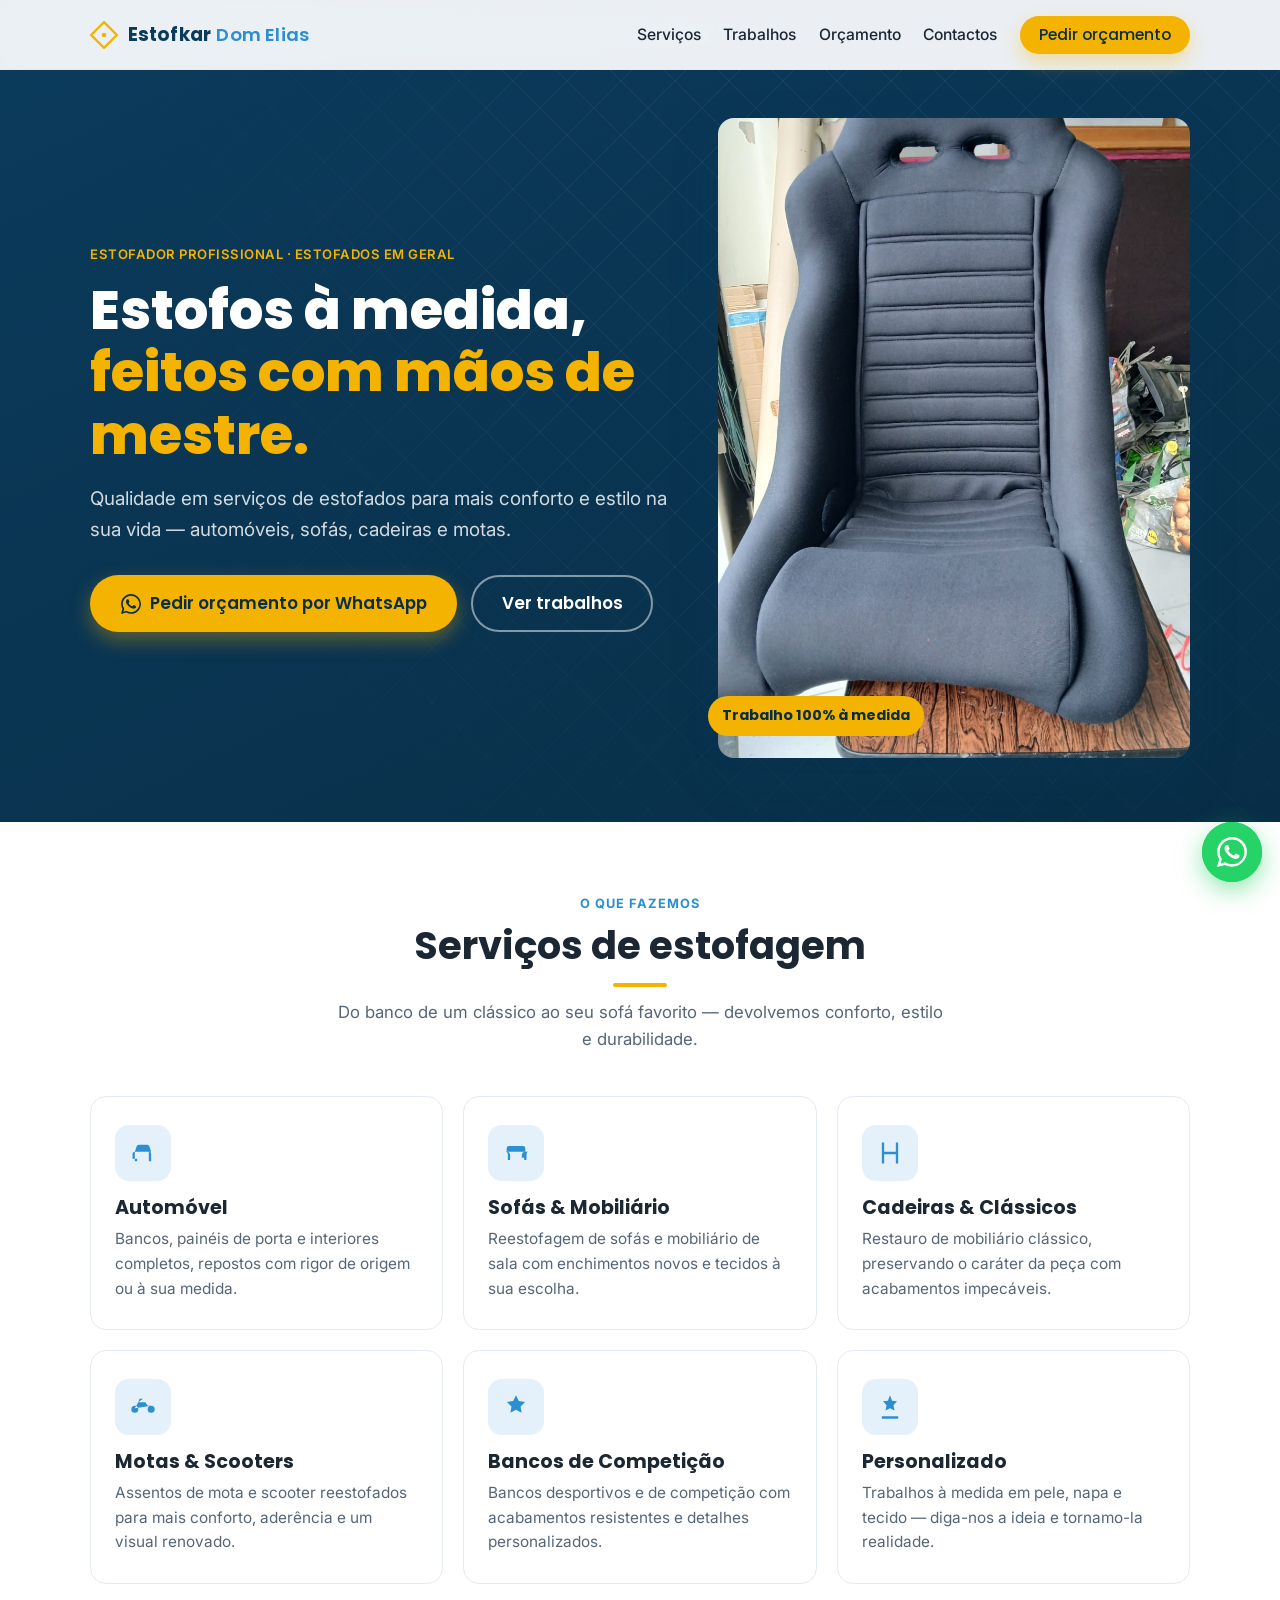
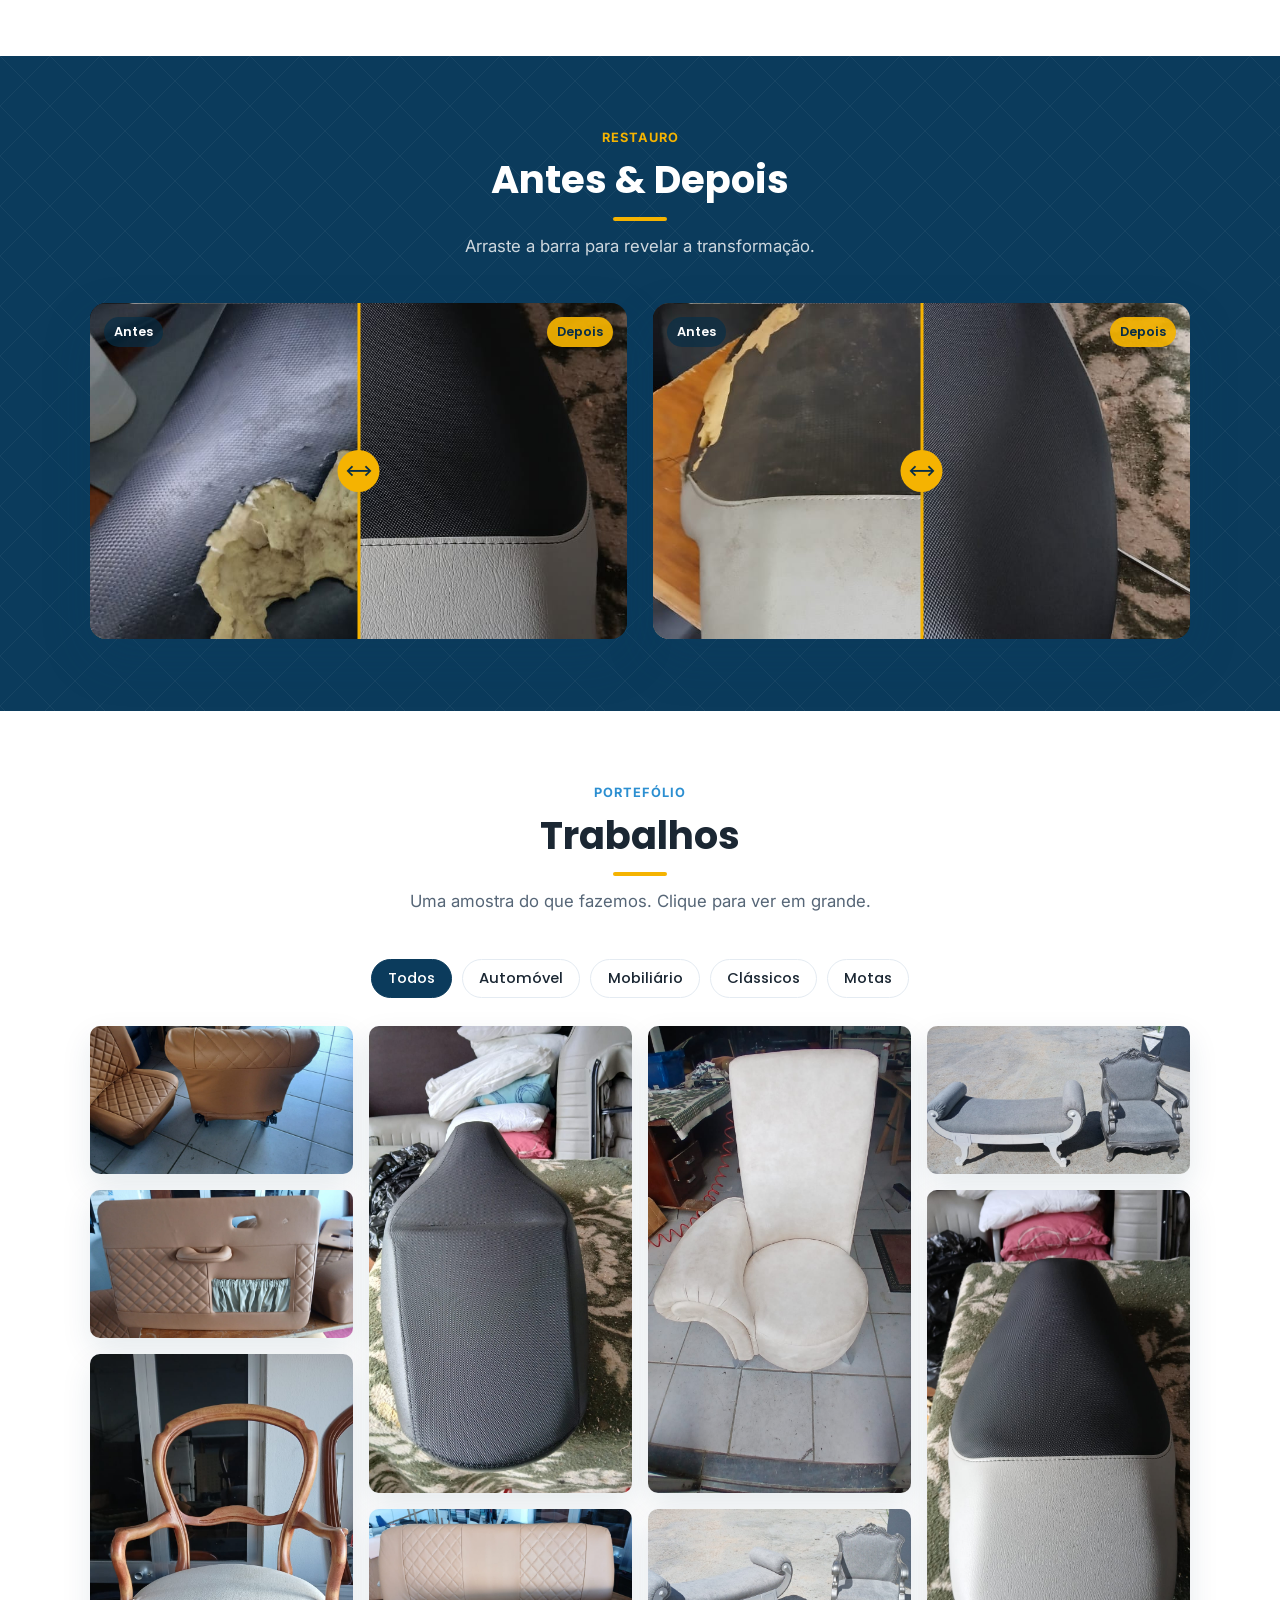
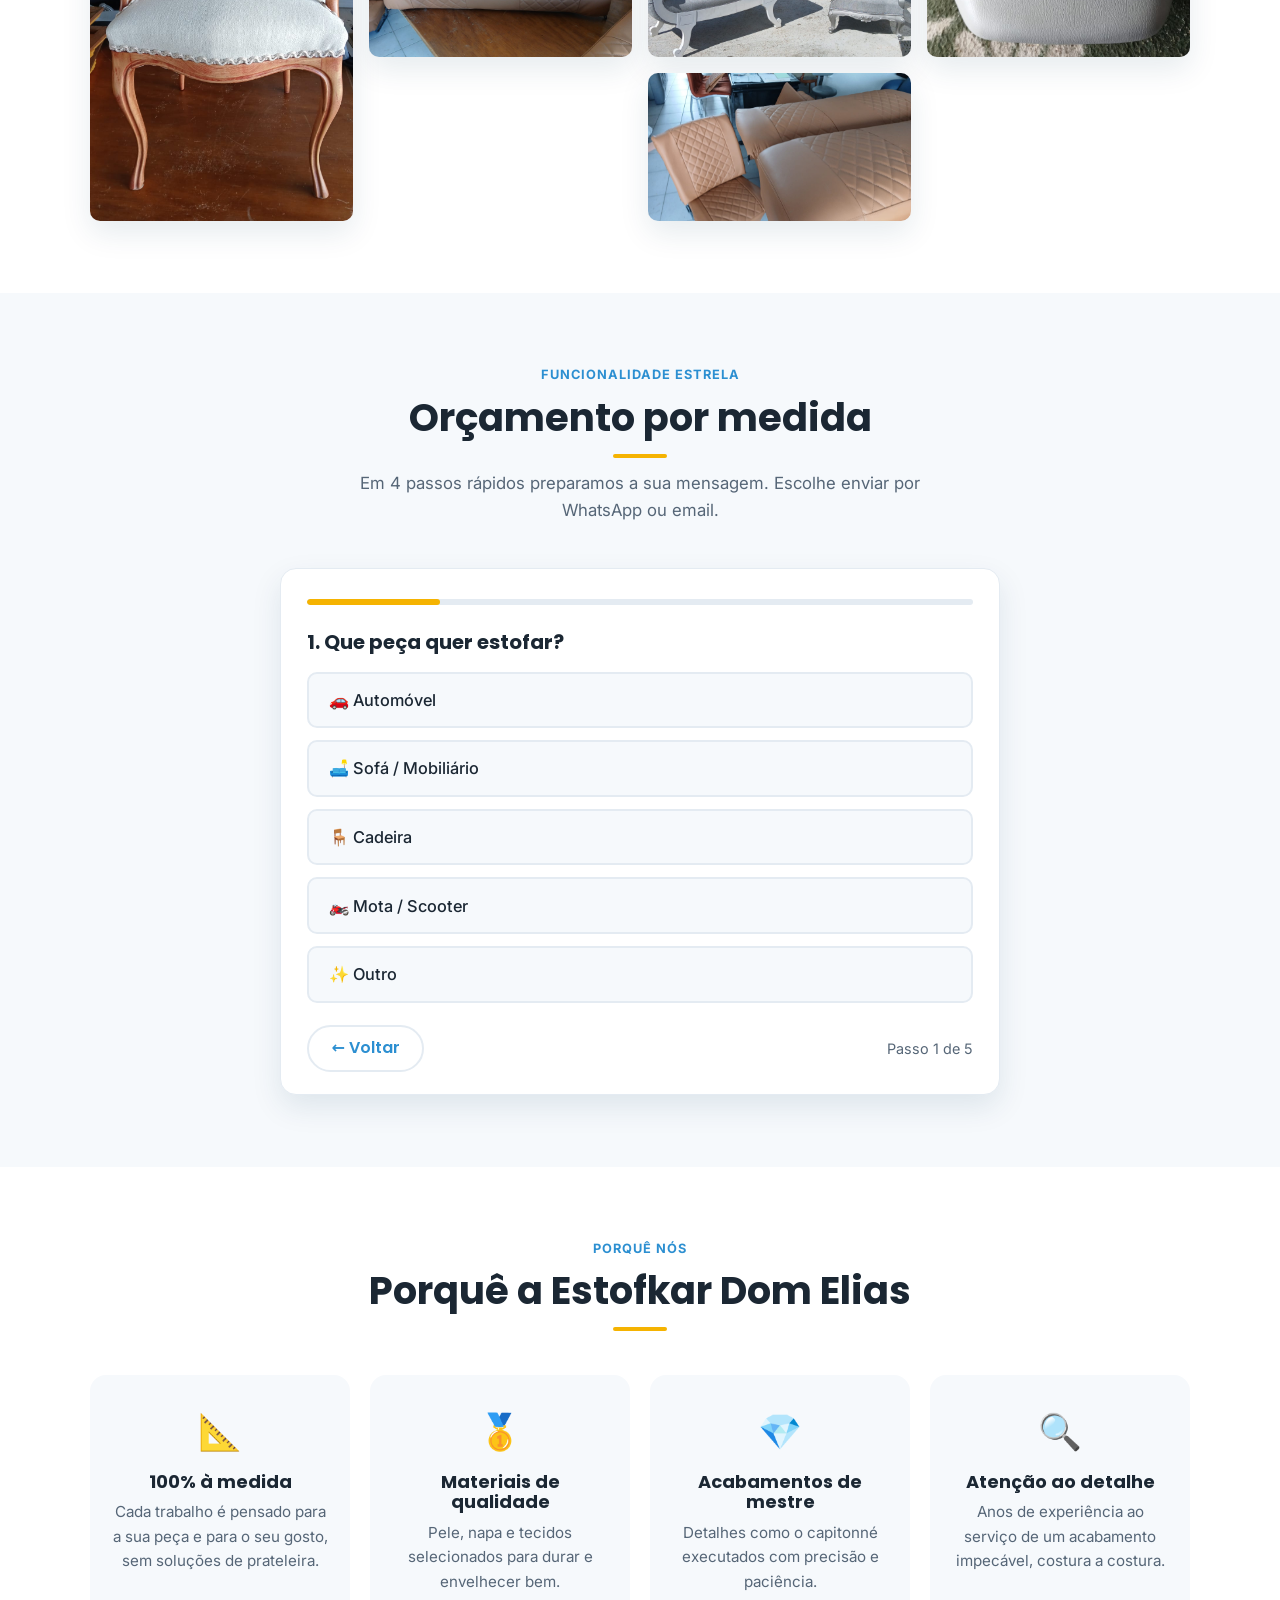
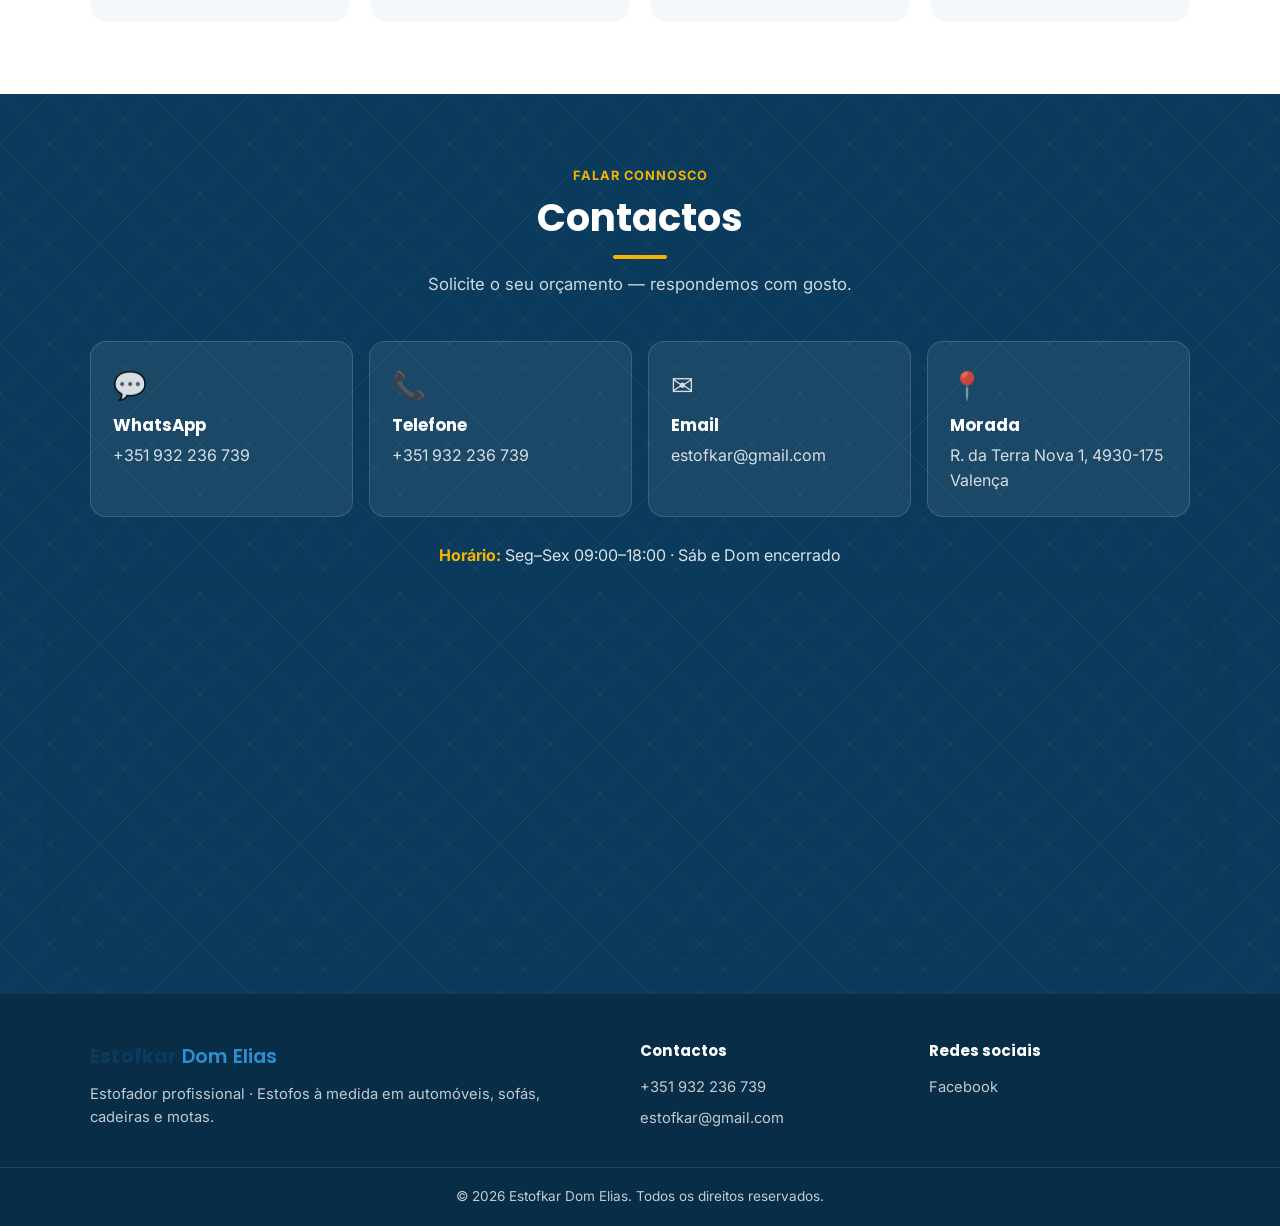
==== commit 845a4b41: "Preenche morada, horário, mapa e Facebook reais Co-Authored-By: Claude Opus 4.8 <noreply@anthropic.c" ====
--- a/index.html
+++ b/index.html
@@ -29,8 +29,6 @@
 
   <!-- ============================================================= -->
   <!-- DADOS ESTRUTURADOS (LocalBusiness) — JSON-LD                  -->
-  <!-- ⟦PREENCHER⟧: morada (streetAddress, postalCode, cidade) e     -->
-  <!-- horário (openingHours) quando o dono os fornecer.            -->
   <!-- ============================================================= -->
   <script type="application/ld+json">
   {
@@ -44,11 +42,12 @@
     "priceRange": "€€",
     "address": {
       "@type": "PostalAddress",
-      "streetAddress": "⟦PREENCHER: morada⟧",
-      "addressLocality": "⟦PREENCHER: cidade⟧",
-      "postalCode": "⟦PREENCHER: código postal⟧",
+      "streetAddress": "R. da Terra Nova 1",
+      "addressLocality": "Valença",
+      "postalCode": "4930-175",
       "addressCountry": "PT"
     },
+    "openingHours": "Mo-Fr 09:00-18:00",
     "areaServed": "PT"
   }
   </script>
@@ -211,7 +210,6 @@
         </header>
 
         <div class="ba-list">
-          <!-- ⟦PREENCHER⟧: substituir antes-1.jpg / depois-1.jpg por fotos reais -->
           <div class="ba-slider reveal" data-ba>
             <img class="ba-after" src="assets/depois-1.jpg" alt="Sofá depois do restauro" loading="lazy" />
             <div class="ba-before-wrap">
@@ -441,25 +439,21 @@
             <strong>Email</strong>
             <span>estofkar@gmail.com</span>
           </a>
-          <!-- ⟦PREENCHER⟧: morada real -->
-          <div class="contact-card">
+          <a class="contact-card" href="https://www.google.com/maps/search/?api=1&query=R.+da+Terra+Nova+1,+4930-175+Valen%C3%A7a" target="_blank" rel="noopener">
             <span class="contact-ic">📍</span>
             <strong>Morada</strong>
-            <span>⟦PREENCHER: morada / cidade⟧</span>
-          </div>
-        </div>
-
-        <!-- ⟦PREENCHER⟧: horário de funcionamento -->
+            <span>R. da Terra Nova 1, 4930-175 Valença</span>
+          </a>
+        </div>
+
         <p class="contact-hours reveal">
-          <strong>Horário:</strong> ⟦PREENCHER: ex. Seg–Sex 9h–18h · Sáb 9h–13h⟧
+          <strong>Horário:</strong> Seg–Sex 09:00–18:00 · Sáb e Dom encerrado
         </p>
 
-        <!-- ⟦PREENCHER⟧ (opcional): mapa incorporado.
-             Cole aqui o <iframe> do Google Maps quando tiver a morada:
+        <!-- Mapa incorporado (morada real). Para trocar a localização, basta alterar o "q=" do URL. -->
         <div class="map reveal">
-          <iframe src="https://www.google.com/maps/embed?pb=..." width="100%" height="320" style="border:0" loading="lazy" referrerpolicy="no-referrer-when-downgrade" title="Mapa Estofkar Dom Elias"></iframe>
-        </div>
-        -->
+          <iframe src="https://www.google.com/maps?q=R.+da+Terra+Nova+1,+4930-175+Valen%C3%A7a&output=embed" width="100%" height="320" style="border:0" loading="lazy" referrerpolicy="no-referrer-when-downgrade" title="Mapa Estofkar Dom Elias — R. da Terra Nova 1, Valença"></iframe>
+        </div>
       </div>
     </section>
   </main>
@@ -480,9 +474,7 @@
       </div>
       <div class="footer-col">
         <h4>Redes sociais</h4>
-        <!-- ⟦PREENCHER⟧: links reais de Instagram / Facebook (ou remover se não existirem) -->
-        <a href="#" aria-label="Instagram">Instagram ⟦PREENCHER⟧</a>
-        <a href="#" aria-label="Facebook">Facebook ⟦PREENCHER⟧</a>
+        <a href="https://www.facebook.com/estofkar" target="_blank" rel="noopener" aria-label="Facebook da Estofkar Dom Elias">Facebook</a>
       </div>
     </div>
     <div class="footer-bottom">
--- a/style.css
+++ b/style.css
@@ -132,13 +132,18 @@
   -webkit-mask-image: radial-gradient(circle at 70% 30%, #000 30%, transparent 75%);
           mask-image: radial-gradient(circle at 70% 30%, #000 30%, transparent 75%);
 }
-.hero-inner { position: relative; display: grid; gap: 40px; align-items: center; }
+/* minmax(0,1fr) garante que a coluna nunca fica mais larga que o ecrã */
+.hero-inner { position: relative; display: grid; grid-template-columns: minmax(0, 1fr); gap: 40px; align-items: center; }
 
 .hero-eyebrow { color: var(--yellow); font-weight: 600; letter-spacing: .5px; text-transform: uppercase; font-size: .82rem; margin-bottom: 14px; }
 .hero h1 { color: #fff; font-size: clamp(2.1rem, 6vw, 3.4rem); font-weight: 800; }
 .hero h1 .accent { color: var(--yellow); }
 .hero-sub { color: rgba(255,255,255,.82); font-size: clamp(1.02rem, 2.4vw, 1.18rem); margin: 18px 0 30px; max-width: 32em; }
+/* min-width:0 impede que os itens da grelha forcem uma coluna maior que o ecrã */
+.hero-copy, .hero-visual { min-width: 0; }
 .hero-actions { display: flex; flex-wrap: wrap; gap: 14px; }
+/* o botão de CTA pode quebrar linha em ecrãs estreitos, em vez de alargar a página */
+.hero-actions .btn { max-width: 100%; white-space: normal; text-align: center; }
 
 .hero-visual { position: relative; }
 .hero-visual img {
@@ -404,7 +409,7 @@
 }
 
 @media (min-width: 900px) {
-  .hero-inner { grid-template-columns: 1.1fr .9fr; gap: 50px; }
+  .hero-inner { grid-template-columns: minmax(0, 1.1fr) minmax(0, .9fr); gap: 50px; }
   .cards-grid { grid-template-columns: repeat(3, 1fr); }
   .why-grid { grid-template-columns: repeat(4, 1fr); }
   .contact-grid { grid-template-columns: repeat(4, 1fr); }
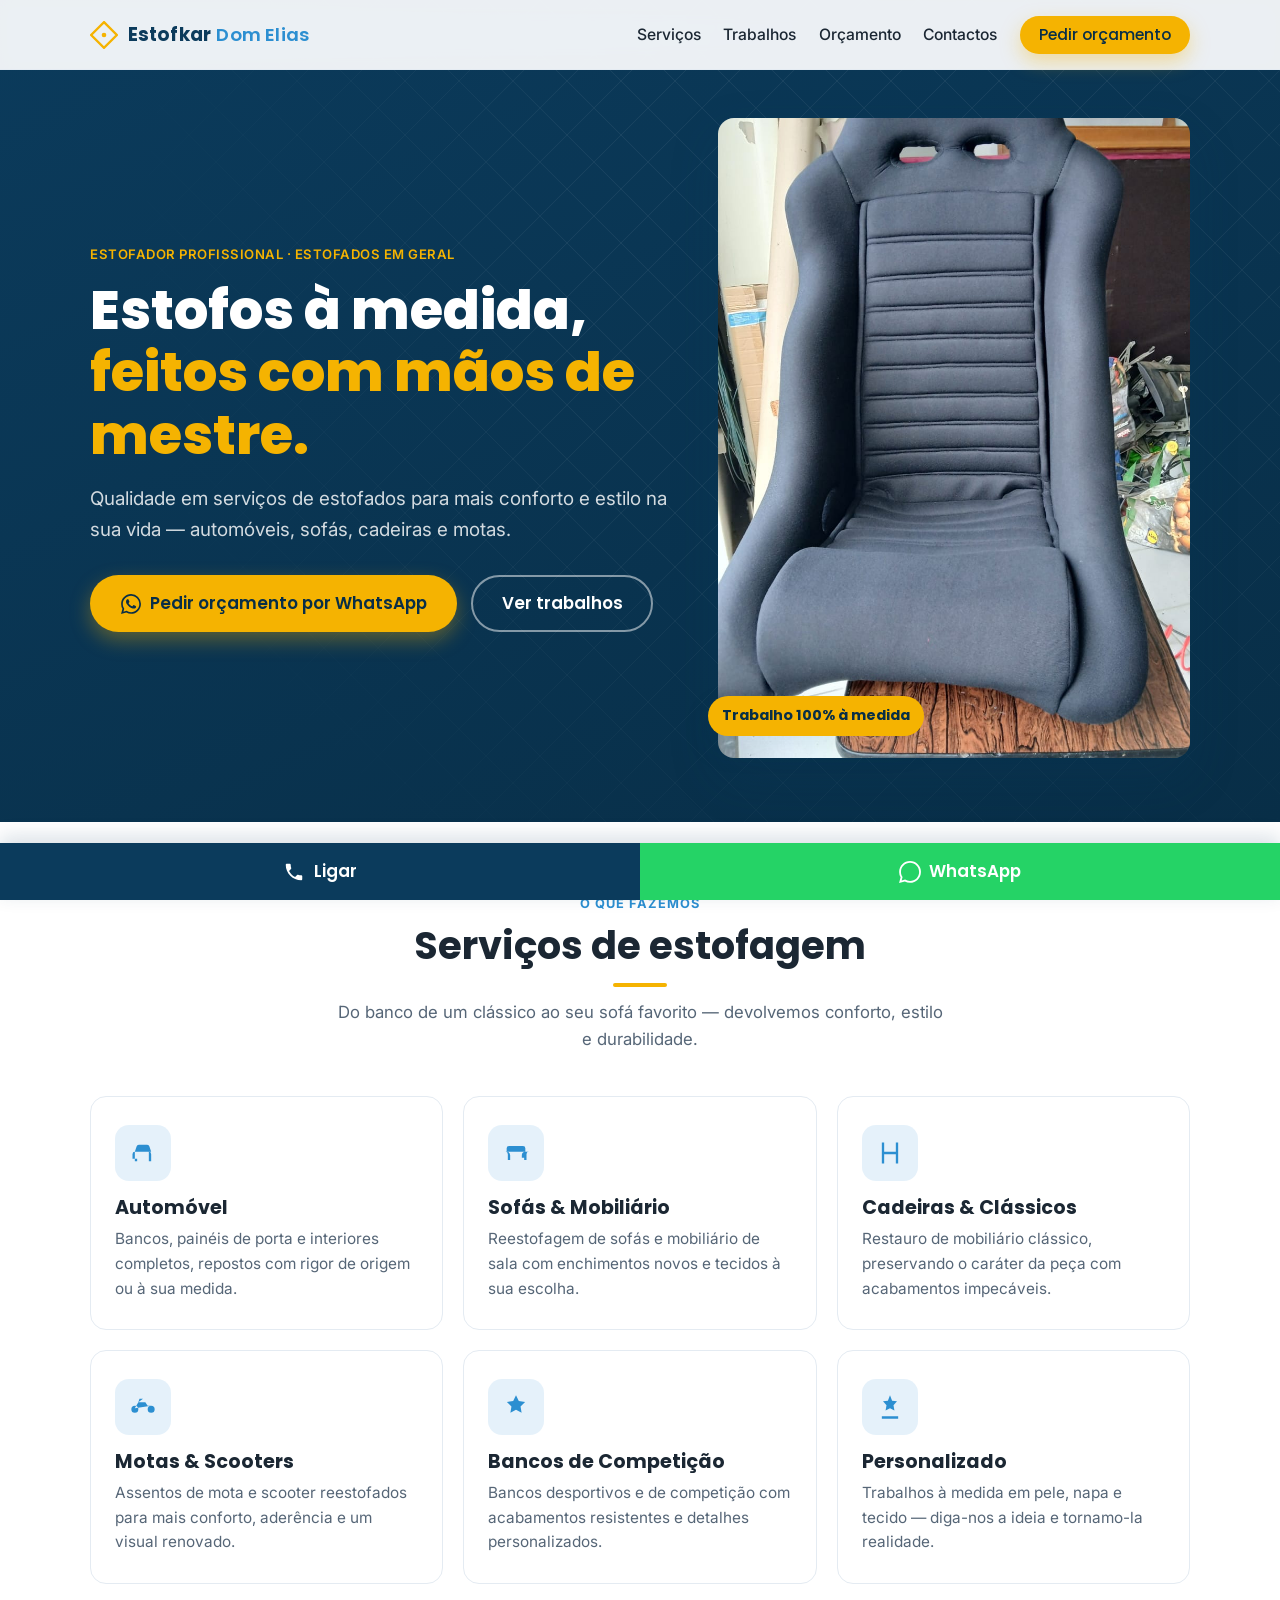
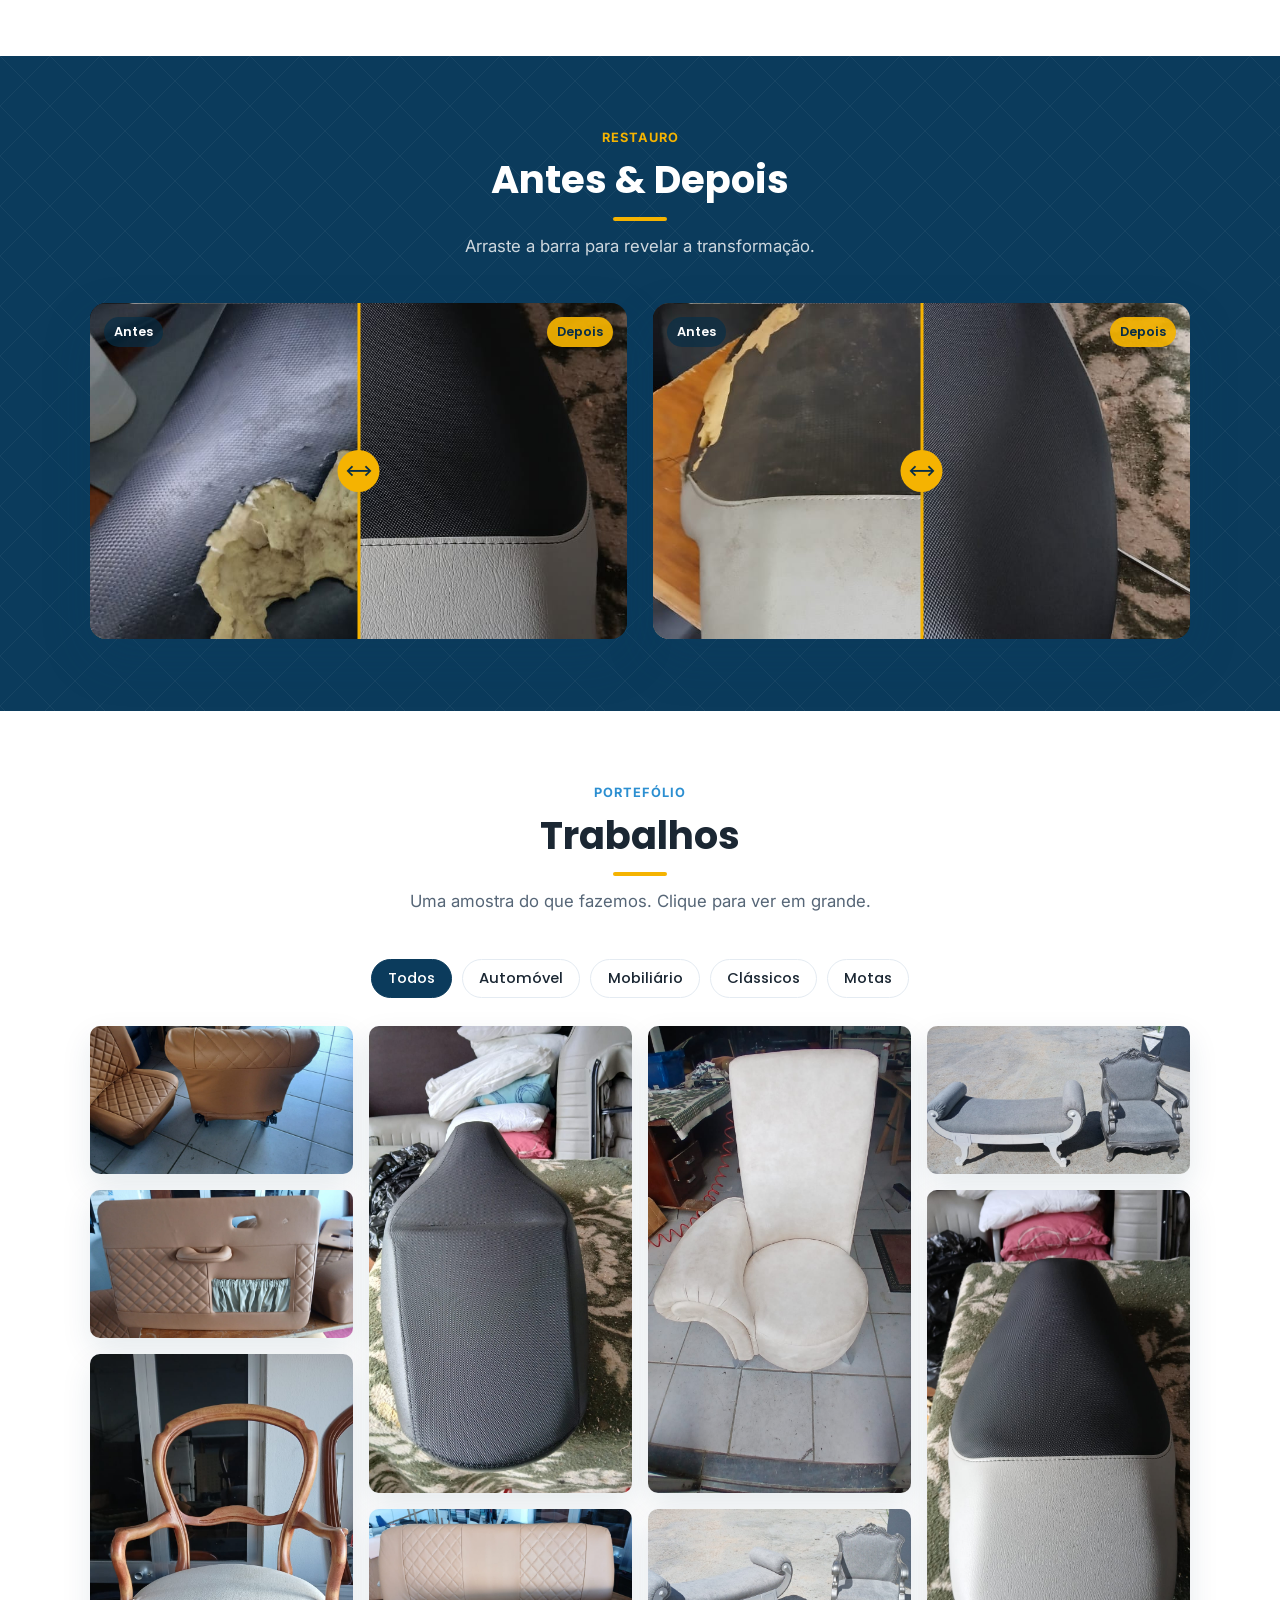
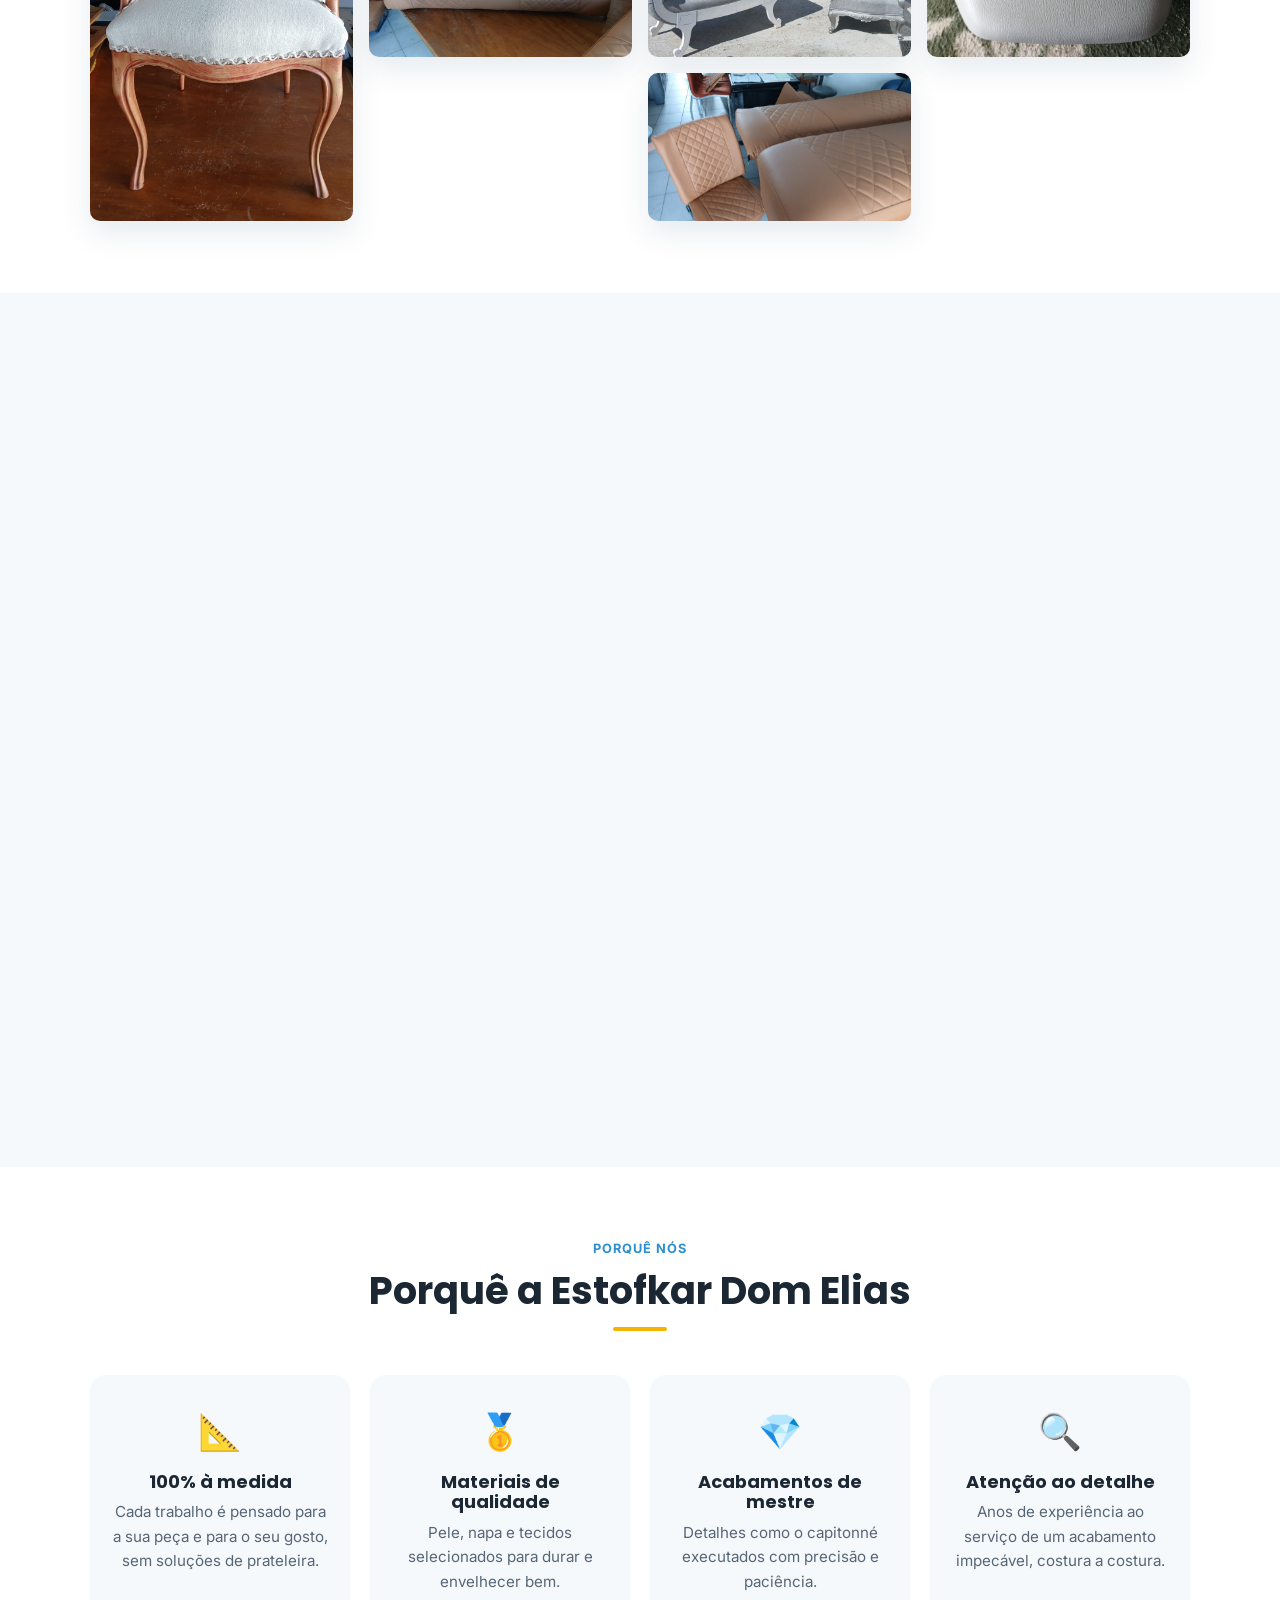
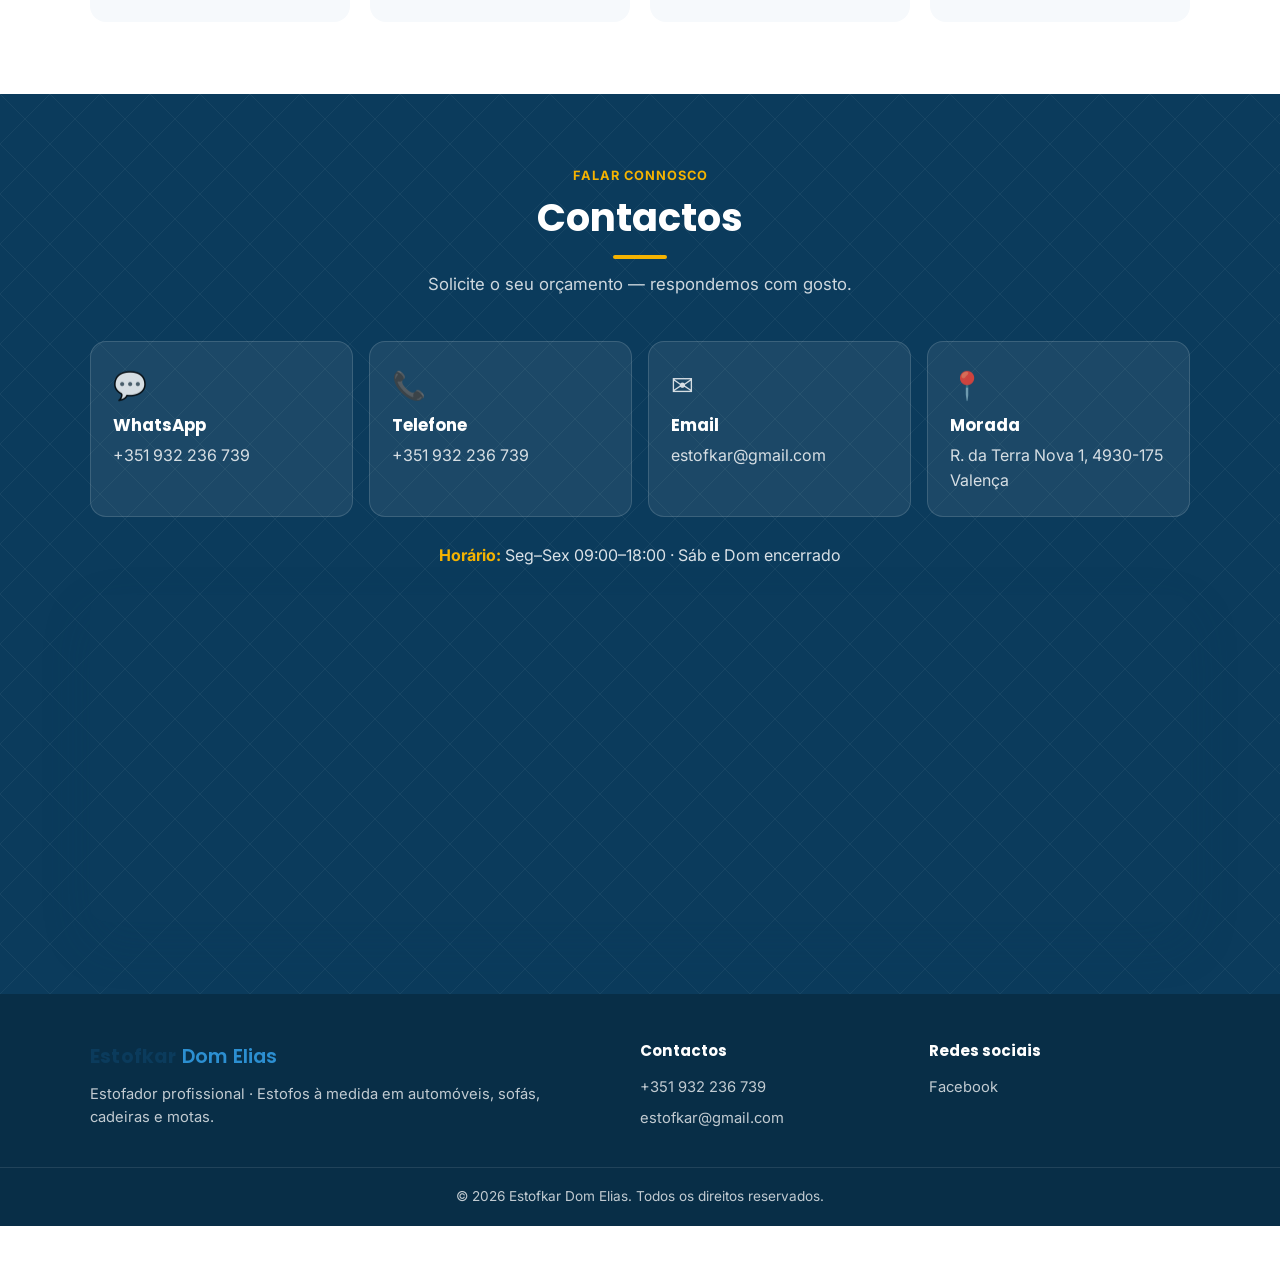
==== commit b6b2fc15: "Adiciona barra fixa de contacto (Ligar + WhatsApp) Co-Authored-By: Claude Opus 4.8 <noreply@anthropi" ====
--- a/index.html
+++ b/index.html
@@ -483,12 +483,18 @@
   </footer>
 
   <!-- =========================================================== -->
-  <!-- BOTÃO FLUTUANTE WHATSAPP                                    -->
+  <!-- BARRA FIXA DE CONTACTO (sempre visível: Ligar + WhatsApp)   -->
   <!-- =========================================================== -->
-  <a class="wa-float" href="https://wa.me/351932236739?text=Ol%C3%A1%20Estofkar%20Dom%20Elias!%20Gostaria%20de%20um%20or%C3%A7amento."
-     target="_blank" rel="noopener" aria-label="Falar no WhatsApp">
-    <svg viewBox="0 0 24 24" width="30" height="30" aria-hidden="true"><path fill="currentColor" d="M.06 24l1.69-6.16a11.87 11.87 0 01-1.6-5.95C.16 5.34 5.5 0 12.06 0a11.82 11.82 0 018.4 3.49 11.74 11.74 0 013.48 8.4c0 6.55-5.34 11.89-11.9 11.89a11.9 11.9 0 01-5.68-1.45L.06 24zm6.6-3.8c1.68.99 3.28 1.59 5.4 1.59 5.45 0 9.89-4.43 9.89-9.88 0-5.46-4.44-9.9-9.89-9.9-5.46 0-9.9 4.44-9.9 9.9 0 2.23.65 3.9 1.74 5.64l-.99 3.61 3.75-.96zm11.39-5.55c-.07-.12-.27-.2-.57-.35-.3-.15-1.76-.87-2.03-.97-.27-.1-.47-.15-.67.15-.2.3-.77.97-.94 1.17-.17.2-.35.22-.64.07-.3-.15-1.25-.46-2.39-1.47-.88-.79-1.48-1.76-1.65-2.06-.17-.3-.02-.46.13-.61.13-.13.3-.35.45-.52.15-.17.2-.3.3-.5.1-.2.05-.37-.02-.52-.07-.15-.67-1.62-.92-2.22-.24-.58-.49-.5-.67-.51l-.57-.01c-.2 0-.52.07-.79.37-.27.3-1.04 1.02-1.04 2.48 0 1.46 1.06 2.88 1.21 3.08.15.2 2.1 3.2 5.08 4.49.71.31 1.26.49 1.69.62.71.23 1.36.2 1.87.12.57-.08 1.76-.72 2-1.41.25-.69.25-1.28.17-1.41z"/></svg>
-  </a>
+  <div class="action-bar">
+    <a class="action-bar__btn action-bar__call" href="tel:+351932236739" aria-label="Ligar para a Estofkar Dom Elias">
+      <svg viewBox="0 0 24 24" width="22" height="22" aria-hidden="true"><path fill="currentColor" d="M6.6 10.8c1.4 2.8 3.8 5.2 6.6 6.6l2.2-2.2c.3-.3.7-.4 1-.2 1.1.4 2.3.6 3.6.6.6 0 1 .4 1 1V20c0 .6-.4 1-1 1C10.6 21 3 13.4 3 4c0-.6.4-1 1-1h3.4c.6 0 1 .4 1 1 0 1.2.2 2.4.6 3.6.1.4 0 .8-.3 1.1z"/></svg>
+      <span data-i18n="bar.call">Ligar</span>
+    </a>
+    <a class="action-bar__btn action-bar__wa" href="https://wa.me/351932236739?text=Ol%C3%A1%20Estofkar%20Dom%20Elias!%20Gostaria%20de%20um%20or%C3%A7amento." target="_blank" rel="noopener" aria-label="Falar no WhatsApp">
+      <svg viewBox="0 0 24 24" width="22" height="22" aria-hidden="true"><path fill="currentColor" d="M.06 24l1.69-6.16a11.87 11.87 0 01-1.6-5.95C.16 5.34 5.5 0 12.06 0a11.82 11.82 0 018.4 3.49 11.74 11.74 0 013.48 8.4c0 6.55-5.34 11.89-11.9 11.89a11.9 11.9 0 01-5.68-1.45L.06 24zm6.6-3.8c1.68.99 3.28 1.59 5.4 1.59 5.45 0 9.89-4.43 9.89-9.88 0-5.46-4.44-9.9-9.89-9.9-5.46 0-9.9 4.44-9.9 9.9 0 2.23.65 3.9 1.74 5.64l-.99 3.61 3.75-.96z"/></svg>
+      <span>WhatsApp</span>
+    </a>
+  </div>
 
   <!-- =========================================================== -->
   <!-- LIGHTBOX                                                    -->
--- a/style.css
+++ b/style.css
@@ -374,6 +374,28 @@
   70%  { transform: scale(1.6); opacity: 0; }
   100% { transform: scale(1.6); opacity: 0; }
 }
+
+/* ===============================================================
+   BARRA FIXA DE CONTACTO (Ligar + WhatsApp) — sempre visível
+   =============================================================== */
+.action-bar {
+  position: fixed; left: 0; right: 0; bottom: 0; z-index: 95;
+  display: flex;
+  box-shadow: 0 -6px 20px rgba(11, 59, 92, .16);
+  padding-bottom: env(safe-area-inset-bottom, 0px); /* iPhone com barra inferior */
+}
+.action-bar__btn {
+  flex: 1; display: flex; align-items: center; justify-content: center; gap: .5em;
+  padding: 15px 10px; font-family: var(--font-head); font-weight: 600; font-size: 1.05rem;
+  color: #fff; transition: background .2s var(--ease);
+}
+.action-bar__call { background: var(--navy); }
+.action-bar__call:hover { background: var(--navy-deep); }
+.action-bar__wa { background: #25D366; }
+.action-bar__wa:hover { background: #1da851; }
+
+/* Espaço no fundo para a barra nunca tapar o rodapé/conteúdo */
+body { padding-bottom: 58px; }
 
 /* ===============================================================
    LIGHTBOX
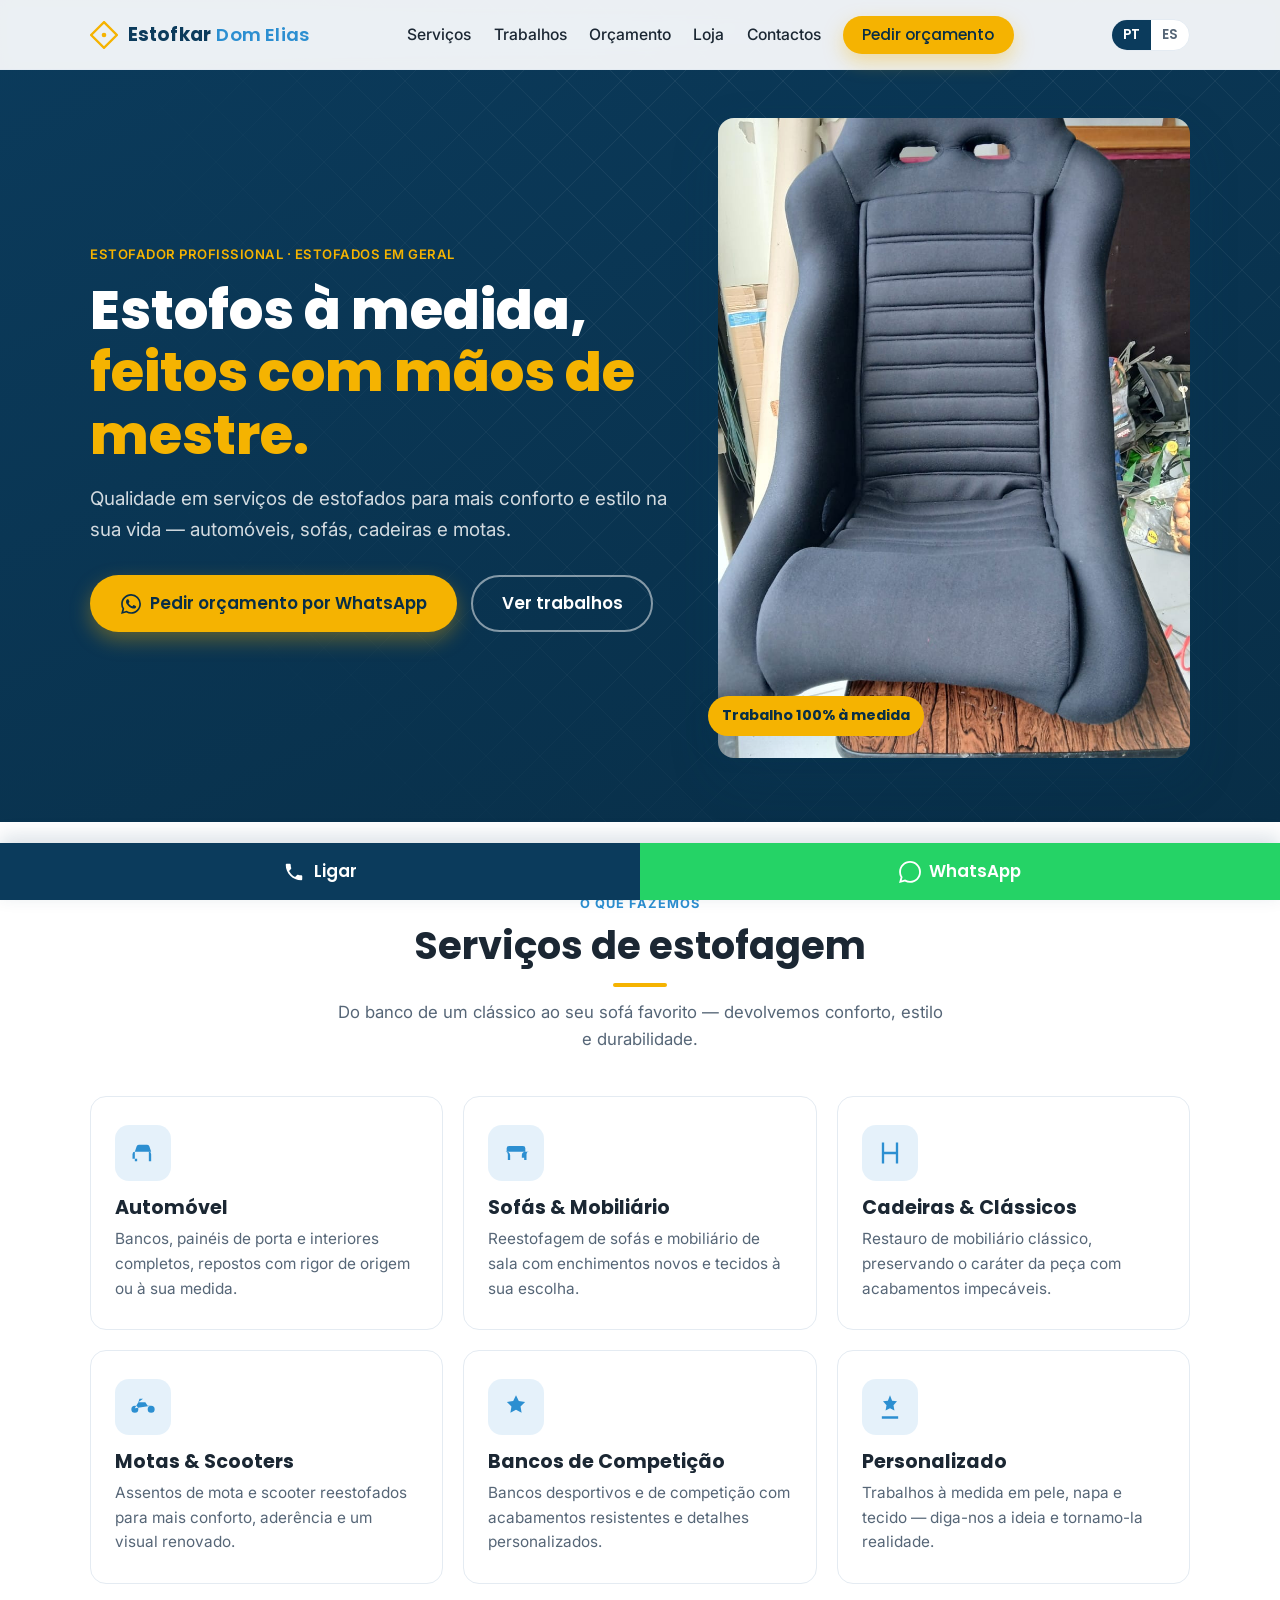
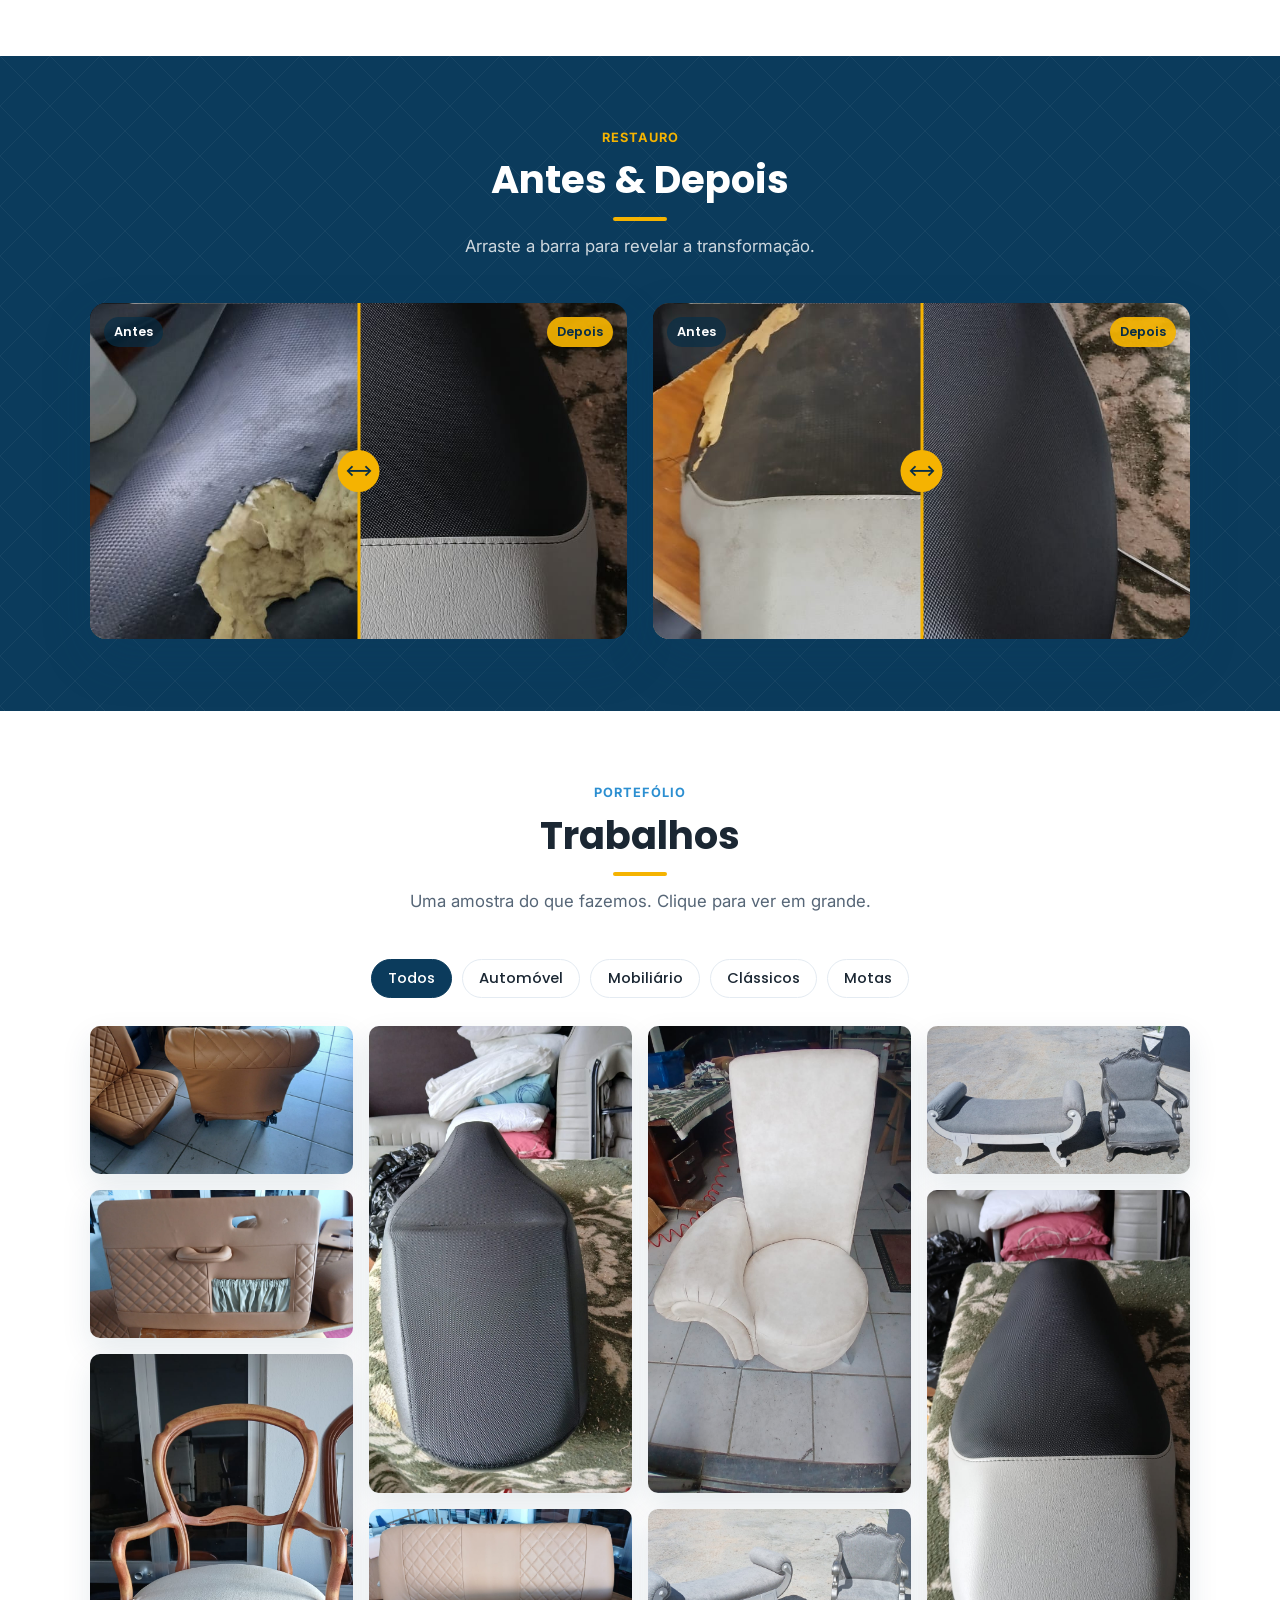
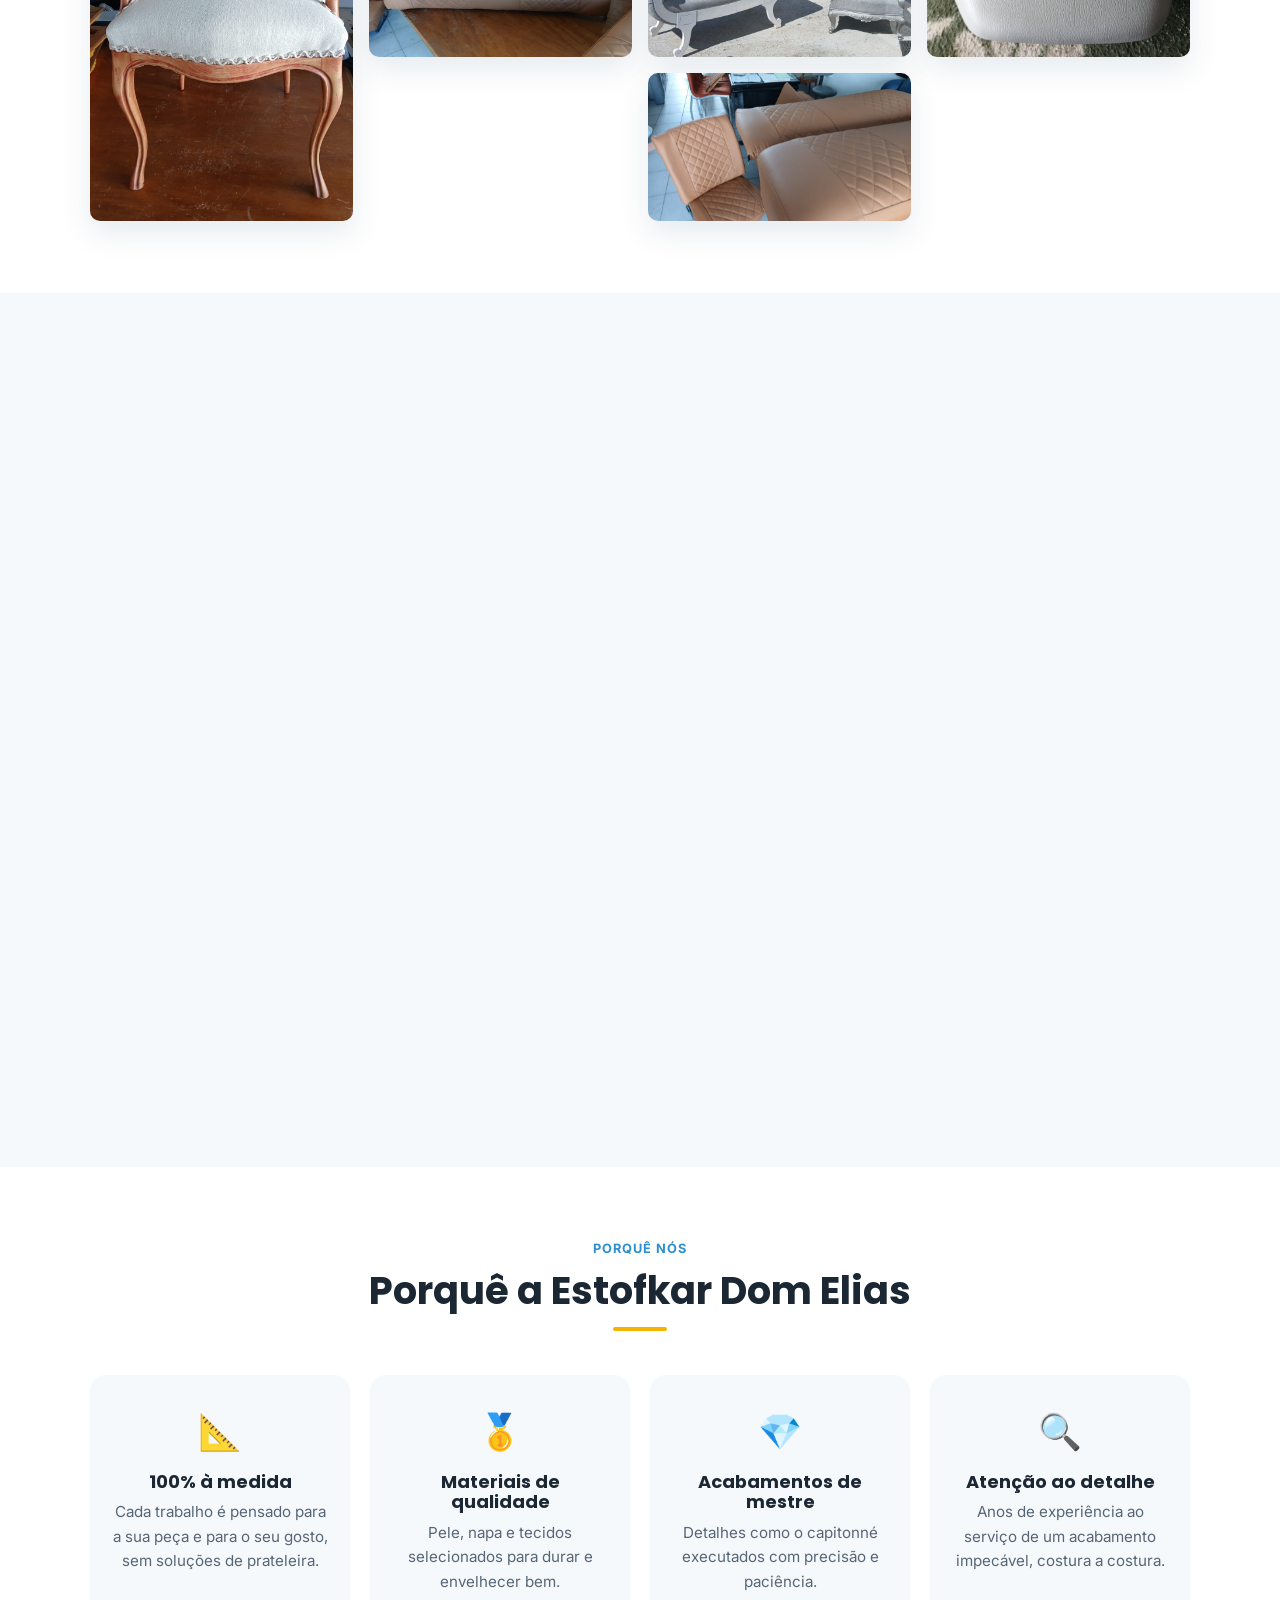
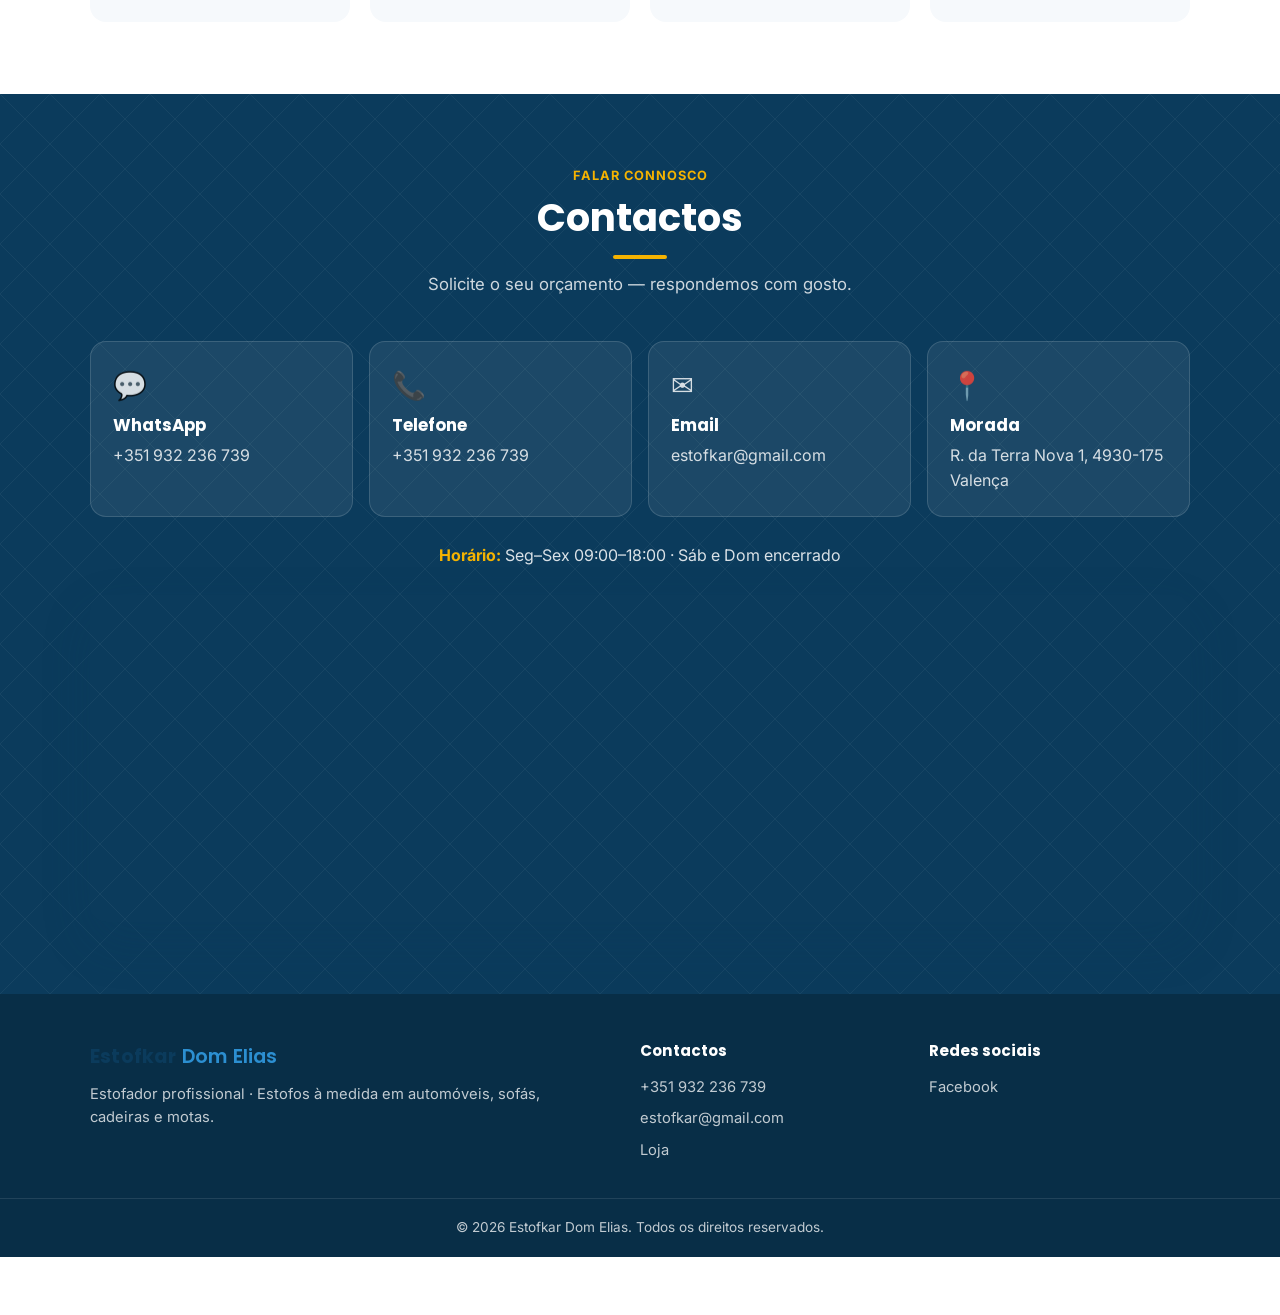
==== commit 20531596: "Adiciona loja com login (Supabase), gestão de produtos e idioma PT/ES - Seletor de idioma Português/" ====
--- a/index.html
+++ b/index.html
@@ -11,20 +11,15 @@
   <meta name="description" content="Estofos à medida com mãos de mestre: automóveis, sofás, cadeiras e motas. Pele, napa e tecido. Acabamento capitonné. Peça o seu orçamento por WhatsApp." />
   <meta name="theme-color" content="#0B3B5C" />
 
-  <!-- Open Graph (redes sociais) — TROCAR a imagem por uma foto real do trabalho -->
   <meta property="og:type" content="website" />
   <meta property="og:title" content="Estofkar Dom Elias — Estofos à medida, feitos com mãos de mestre" />
   <meta property="og:description" content="Qualidade em serviços de estofados para mais conforto e estilo: automóveis, sofás, cadeiras e motas." />
   <meta property="og:image" content="assets/hero.jpg" />
   <meta property="og:locale" content="pt_PT" />
 
-  <!-- ============================================================= -->
-  <!-- GOOGLE FONTS                                                  -->
-  <!-- ============================================================= -->
   <link rel="preconnect" href="https://fonts.googleapis.com" />
   <link rel="preconnect" href="https://fonts.gstatic.com" crossorigin />
   <link href="https://fonts.googleapis.com/css2?family=Poppins:wght@500;600;700;800&family=Inter:wght@400;500;600&display=swap" rel="stylesheet" />
-
   <link rel="stylesheet" href="style.css" />
 
   <!-- ============================================================= -->
@@ -55,10 +50,7 @@
 
 <body>
 
-  <!-- ============================================================= -->
-  <!-- PADRÃO CAPITONNÉ (losango) — assinatura visual reutilizável   -->
-  <!-- SVG escondido; referenciado via CSS background onde precisar. -->
-  <!-- ============================================================= -->
+  <!-- PADRÃO CAPITONNÉ (losango) — assinatura visual reutilizável -->
   <svg width="0" height="0" style="position:absolute" aria-hidden="true" focusable="false">
     <defs>
       <pattern id="capitonne" width="60" height="60" patternUnits="userSpaceOnUse" patternTransform="rotate(0)">
@@ -75,7 +67,6 @@
     <div class="container header-inner">
       <a href="#topo" class="brand" aria-label="Estofkar Dom Elias — início">
         <span class="brand-mark" aria-hidden="true">
-          <!-- Pequeno losango capitonné como logótipo -->
           <svg viewBox="0 0 24 24" width="28" height="28">
             <path d="M12 1 L23 12 L12 23 L1 12 Z" fill="none" stroke="#F5B301" stroke-width="2"/>
             <circle cx="12" cy="12" r="2" fill="#F5B301"/>
@@ -87,62 +78,64 @@
       </a>
 
       <nav class="main-nav" id="main-nav" aria-label="Navegação principal">
-        <a href="#servicos">Serviços</a>
-        <a href="#trabalhos">Trabalhos</a>
-        <a href="#orcamento">Orçamento</a>
-        <a href="#contactos">Contactos</a>
-        <a href="#orcamento" class="btn btn-primary btn-sm nav-cta">Pedir orçamento</a>
+        <a href="#servicos" data-i18n="nav.servicos">Serviços</a>
+        <a href="#trabalhos" data-i18n="nav.trabalhos">Trabalhos</a>
+        <a href="#orcamento" data-i18n="nav.orcamento">Orçamento</a>
+        <a href="loja.html" data-i18n="nav.loja">Loja</a>
+        <a href="#contactos" data-i18n="nav.contactos">Contactos</a>
+        <a href="#orcamento" class="btn btn-primary btn-sm nav-cta" data-i18n="nav.cta">Pedir orçamento</a>
       </nav>
 
-      <button class="nav-toggle" id="nav-toggle" aria-label="Abrir menu" aria-expanded="false" aria-controls="main-nav">
-        <span></span><span></span><span></span>
-      </button>
+      <div class="header-actions">
+        <div class="lang-switch" role="group" aria-label="Idioma / Idioma">
+          <button data-lang="pt">PT</button>
+          <button data-lang="es">ES</button>
+        </div>
+        <button class="nav-toggle" id="nav-toggle" aria-label="Abrir menu" aria-expanded="false" aria-controls="main-nav">
+          <span></span><span></span><span></span>
+        </button>
+      </div>
     </div>
   </header>
 
   <main>
 
-    <!-- =========================================================== -->
-    <!-- HERO                                                        -->
-    <!-- =========================================================== -->
+    <!-- HERO -->
     <section class="hero" id="hero">
       <div class="hero-pattern" aria-hidden="true"></div>
       <div class="container hero-inner">
         <div class="hero-copy reveal">
-          <p class="hero-eyebrow">Estofador Profissional · Estofados em Geral</p>
-          <h1>Estofos à medida,<br><span class="accent">feitos com mãos de mestre.</span></h1>
-          <p class="hero-sub">
+          <p class="hero-eyebrow" data-i18n="hero.eyebrow">Estofador Profissional · Estofados em Geral</p>
+          <h1><span data-i18n="hero.title1">Estofos à medida,</span><br><span class="accent" data-i18n="hero.title2">feitos com mãos de mestre.</span></h1>
+          <p class="hero-sub" data-i18n="hero.sub">
             Qualidade em serviços de estofados para mais conforto e estilo na sua vida —
             automóveis, sofás, cadeiras e motas.
           </p>
           <div class="hero-actions">
-            <!-- WhatsApp primário. Número sem + e sem espaços. -->
             <a class="btn btn-primary btn-lg"
                href="https://wa.me/351932236739?text=Ol%C3%A1%20Estofkar%20Dom%20Elias!%20Gostaria%20de%20um%20or%C3%A7amento."
                target="_blank" rel="noopener">
               <svg class="ic" viewBox="0 0 24 24" width="20" height="20" aria-hidden="true"><path fill="currentColor" d="M.06 24l1.69-6.16a11.87 11.87 0 01-1.6-5.95C.16 5.34 5.5 0 12.06 0a11.82 11.82 0 018.4 3.49 11.74 11.74 0 013.48 8.4c0 6.55-5.34 11.89-11.9 11.89a11.9 11.9 0 01-5.68-1.45L.06 24zm6.6-3.8c1.68.99 3.28 1.59 5.4 1.59 5.45 0 9.89-4.43 9.89-9.88 0-5.46-4.44-9.9-9.89-9.9-5.46 0-9.9 4.44-9.9 9.9 0 2.23.65 3.9 1.74 5.64l-.99 3.61 3.75-.96zm11.39-5.55c-.07-.12-.27-.2-.57-.35-.3-.15-1.76-.87-2.03-.97-.27-.1-.47-.15-.67.15-.2.3-.77.97-.94 1.17-.17.2-.35.22-.64.07-.3-.15-1.25-.46-2.39-1.47-.88-.79-1.48-1.76-1.65-2.06-.17-.3-.02-.46.13-.61.13-.13.3-.35.45-.52.15-.17.2-.3.3-.5.1-.2.05-.37-.02-.52-.07-.15-.67-1.62-.92-2.22-.24-.58-.49-.5-.67-.51l-.57-.01c-.2 0-.52.07-.79.37-.27.3-1.04 1.02-1.04 2.48 0 1.46 1.06 2.88 1.21 3.08.15.2 2.1 3.2 5.08 4.49.71.31 1.26.49 1.69.62.71.23 1.36.2 1.87.12.57-.08 1.76-.72 2-1.41.25-.69.25-1.28.17-1.41z"/></svg>
-              Pedir orçamento por WhatsApp
+              <span data-i18n="hero.ctaWhats">Pedir orçamento por WhatsApp</span>
             </a>
-            <a class="btn btn-ghost btn-lg" href="#trabalhos">Ver trabalhos</a>
+            <a class="btn btn-ghost btn-lg" href="#trabalhos" data-i18n="hero.ctaWorks">Ver trabalhos</a>
           </div>
         </div>
 
         <div class="hero-visual reveal">
           <img src="assets/hero.jpg" alt="Banco desportivo / de competição estofado em tecido pela Estofkar Dom Elias" loading="eager" width="560" height="640" />
-          <span class="hero-badge">Trabalho 100% à medida</span>
-        </div>
-      </div>
-    </section>
-
-    <!-- =========================================================== -->
-    <!-- SERVIÇOS                                                    -->
-    <!-- =========================================================== -->
+          <span class="hero-badge" data-i18n="hero.badge">Trabalho 100% à medida</span>
+        </div>
+      </div>
+    </section>
+
+    <!-- SERVIÇOS -->
     <section class="section" id="servicos">
       <div class="container">
         <header class="section-head reveal">
-          <p class="kicker">O que fazemos</p>
-          <h2>Serviços de estofagem</h2>
-          <p class="section-lead">Do banco de um clássico ao seu sofá favorito — devolvemos conforto, estilo e durabilidade.</p>
+          <p class="kicker" data-i18n="serv.kicker">O que fazemos</p>
+          <h2 data-i18n="serv.title">Serviços de estofagem</h2>
+          <p class="section-lead" data-i18n="serv.lead">Do banco de um clássico ao seu sofá favorito — devolvemos conforto, estilo e durabilidade.</p>
         </header>
 
         <div class="cards-grid">
@@ -150,108 +143,104 @@
             <span class="card-ic" aria-hidden="true">
               <svg viewBox="0 0 24 24" width="28" height="28"><path fill="currentColor" d="M5 11l1.5-4.5A2 2 0 018.4 5h7.2a2 2 0 011.9 1.5L19 11m-14 0h14m-14 0a2 2 0 00-2 2v4h2m12-6a2 2 0 012 2v4h-2M6 17h12M7 17v2H5v-2m14 0v2h-2v-2"/></svg>
             </span>
-            <h3>Automóvel</h3>
-            <p>Bancos, painéis de porta e interiores completos, repostos com rigor de origem ou à sua medida.</p>
+            <h3 data-i18n="serv.auto.t">Automóvel</h3>
+            <p data-i18n="serv.auto.d">Bancos, painéis de porta e interiores completos, repostos com rigor de origem ou à sua medida.</p>
           </article>
 
           <article class="card reveal">
             <span class="card-ic" aria-hidden="true">
               <svg viewBox="0 0 24 24" width="28" height="28"><path fill="currentColor" d="M4 11V8a2 2 0 012-2h12a2 2 0 012 2v3a3 3 0 00-3 3v2H7v-2a3 3 0 00-3-3zm-1 0a2 2 0 012 2v5h2v-2h12v2h2v-5a2 2 0 012-2"/></svg>
             </span>
-            <h3>Sofás &amp; Mobiliário</h3>
-            <p>Reestofagem de sofás e mobiliário de sala com enchimentos novos e tecidos à sua escolha.</p>
+            <h3 data-i18n="serv.sofa.t">Sofás &amp; Mobiliário</h3>
+            <p data-i18n="serv.sofa.d">Reestofagem de sofás e mobiliário de sala com enchimentos novos e tecidos à sua escolha.</p>
           </article>
 
           <article class="card reveal">
             <span class="card-ic" aria-hidden="true">
               <svg viewBox="0 0 24 24" width="28" height="28"><path fill="currentColor" d="M7 3v8h10V3h2v18h-2v-8H7v8H5V3z"/></svg>
             </span>
-            <h3>Cadeiras &amp; Clássicos</h3>
-            <p>Restauro de mobiliário clássico, preservando o caráter da peça com acabamentos impecáveis.</p>
+            <h3 data-i18n="serv.cad.t">Cadeiras &amp; Clássicos</h3>
+            <p data-i18n="serv.cad.d">Restauro de mobiliário clássico, preservando o caráter da peça com acabamentos impecáveis.</p>
           </article>
 
           <article class="card reveal">
             <span class="card-ic" aria-hidden="true">
               <svg viewBox="0 0 24 24" width="28" height="28"><path fill="currentColor" d="M5 17a3 3 0 100-6 3 3 0 000 6zm14 0a3 3 0 100-6 3 3 0 000 6zM5 13l3-5h6l2 3h3M8 8l1-3h3"/></svg>
             </span>
-            <h3>Motas &amp; Scooters</h3>
-            <p>Assentos de mota e scooter reestofados para mais conforto, aderência e um visual renovado.</p>
+            <h3 data-i18n="serv.mota.t">Motas &amp; Scooters</h3>
+            <p data-i18n="serv.mota.d">Assentos de mota e scooter reestofados para mais conforto, aderência e um visual renovado.</p>
           </article>
 
           <article class="card reveal">
             <span class="card-ic" aria-hidden="true">
               <svg viewBox="0 0 24 24" width="28" height="28"><path fill="currentColor" d="M12 2l2.4 4.9 5.4.8-3.9 3.8.9 5.4-4.8-2.5-4.8 2.5.9-5.4L4.2 7.7l5.4-.8z"/></svg>
             </span>
-            <h3>Bancos de Competição</h3>
-            <p>Bancos desportivos e de competição com acabamentos resistentes e detalhes personalizados.</p>
+            <h3 data-i18n="serv.comp.t">Bancos de Competição</h3>
+            <p data-i18n="serv.comp.d">Bancos desportivos e de competição com acabamentos resistentes e detalhes personalizados.</p>
           </article>
 
           <article class="card reveal">
             <span class="card-ic" aria-hidden="true">
               <svg viewBox="0 0 24 24" width="28" height="28"><path fill="currentColor" d="M12 2l1.8 4.6L18 7l-3 3.4.8 4.6L12 13l-3.8 2 .8-4.6L6 7l4.2-.4zM5 20h14v2H5z"/></svg>
             </span>
-            <h3>Personalizado</h3>
-            <p>Trabalhos à medida em pele, napa e tecido — diga-nos a ideia e tornamo-la realidade.</p>
-          </article>
-        </div>
-      </div>
-    </section>
-
-    <!-- =========================================================== -->
-    <!-- ANTES & DEPOIS (slider comparativo)                         -->
-    <!-- =========================================================== -->
+            <h3 data-i18n="serv.pers.t">Personalizado</h3>
+            <p data-i18n="serv.pers.d">Trabalhos à medida em pele, napa e tecido — diga-nos a ideia e tornamo-la realidade.</p>
+          </article>
+        </div>
+      </div>
+    </section>
+
+    <!-- ANTES & DEPOIS -->
     <section class="section section-dark" id="antes-depois">
       <div class="section-pattern" aria-hidden="true"></div>
       <div class="container">
         <header class="section-head reveal">
-          <p class="kicker kicker-light">Restauro</p>
-          <h2>Antes &amp; Depois</h2>
-          <p class="section-lead">Arraste a barra para revelar a transformação.</p>
+          <p class="kicker kicker-light" data-i18n="ba.kicker">Restauro</p>
+          <h2 data-i18n="ba.title">Antes &amp; Depois</h2>
+          <p class="section-lead" data-i18n="ba.lead">Arraste a barra para revelar a transformação.</p>
         </header>
 
         <div class="ba-list">
           <div class="ba-slider reveal" data-ba>
-            <img class="ba-after" src="assets/depois-1.jpg" alt="Sofá depois do restauro" loading="lazy" />
+            <img class="ba-after" src="assets/depois-1.jpg" alt="Assento de mota depois do restauro" loading="lazy" />
             <div class="ba-before-wrap">
-              <img class="ba-before" src="assets/antes-1.jpg" alt="Sofá antes do restauro" loading="lazy" />
+              <img class="ba-before" src="assets/antes-1.jpg" alt="Assento de mota antes do restauro" loading="lazy" />
             </div>
             <input class="ba-range" type="range" min="0" max="100" value="50" aria-label="Comparar antes e depois" />
             <span class="ba-handle" aria-hidden="true"></span>
-            <span class="ba-tag ba-tag-before">Antes</span>
-            <span class="ba-tag ba-tag-after">Depois</span>
+            <span class="ba-tag ba-tag-before" data-i18n="ba.before">Antes</span>
+            <span class="ba-tag ba-tag-after" data-i18n="ba.after">Depois</span>
           </div>
 
           <div class="ba-slider reveal" data-ba>
-            <img class="ba-after" src="assets/depois-2.jpg" alt="Banco de automóvel depois do restauro" loading="lazy" />
+            <img class="ba-after" src="assets/depois-2.jpg" alt="Assento de mota depois do restauro" loading="lazy" />
             <div class="ba-before-wrap">
-              <img class="ba-before" src="assets/antes-2.jpg" alt="Banco de automóvel antes do restauro" loading="lazy" />
+              <img class="ba-before" src="assets/antes-2.jpg" alt="Assento de mota antes do restauro" loading="lazy" />
             </div>
             <input class="ba-range" type="range" min="0" max="100" value="50" aria-label="Comparar antes e depois" />
             <span class="ba-handle" aria-hidden="true"></span>
-            <span class="ba-tag ba-tag-before">Antes</span>
-            <span class="ba-tag ba-tag-after">Depois</span>
-          </div>
-        </div>
-      </div>
-    </section>
-
-    <!-- =========================================================== -->
-    <!-- TRABALHOS / PORTEFÓLIO (galeria filtrável + lightbox)       -->
-    <!-- =========================================================== -->
+            <span class="ba-tag ba-tag-before" data-i18n="ba.before">Antes</span>
+            <span class="ba-tag ba-tag-after" data-i18n="ba.after">Depois</span>
+          </div>
+        </div>
+      </div>
+    </section>
+
+    <!-- TRABALHOS / PORTEFÓLIO -->
     <section class="section" id="trabalhos">
       <div class="container">
         <header class="section-head reveal">
-          <p class="kicker">Portefólio</p>
-          <h2>Trabalhos</h2>
-          <p class="section-lead">Uma amostra do que fazemos. Clique para ver em grande.</p>
+          <p class="kicker" data-i18n="work.kicker">Portefólio</p>
+          <h2 data-i18n="work.title">Trabalhos</h2>
+          <p class="section-lead" data-i18n="work.lead">Uma amostra do que fazemos. Clique para ver em grande.</p>
         </header>
 
         <div class="filters reveal" role="tablist" aria-label="Filtrar trabalhos">
-          <button class="filter is-active" data-filter="todos">Todos</button>
-          <button class="filter" data-filter="automovel">Automóvel</button>
-          <button class="filter" data-filter="mobiliario">Mobiliário</button>
-          <button class="filter" data-filter="classicos">Clássicos</button>
-          <button class="filter" data-filter="motas">Motas</button>
+          <button class="filter is-active" data-filter="todos" data-i18n="filter.todos">Todos</button>
+          <button class="filter" data-filter="automovel" data-i18n="filter.automovel">Automóvel</button>
+          <button class="filter" data-filter="mobiliario" data-i18n="filter.mobiliario">Mobiliário</button>
+          <button class="filter" data-filter="classicos" data-i18n="filter.classicos">Clássicos</button>
+          <button class="filter" data-filter="motas" data-i18n="filter.motas">Motas</button>
         </div>
 
         <!-- Para acrescentar/trocar trabalhos: copie a foto para assets/ e duplique um <figure>.
@@ -291,163 +280,156 @@
       </div>
     </section>
 
-    <!-- =========================================================== -->
-    <!-- ORÇAMENTO POR MEDIDA (construtor por passos)                -->
-    <!-- =========================================================== -->
+    <!-- ORÇAMENTO POR MEDIDA -->
     <section class="section section-soft" id="orcamento">
       <div class="container">
         <header class="section-head reveal">
-          <p class="kicker">Funcionalidade estrela</p>
-          <h2>Orçamento por medida</h2>
-          <p class="section-lead">Em 4 passos rápidos preparamos a sua mensagem. Escolhe enviar por WhatsApp ou email.</p>
+          <p class="kicker" data-i18n="quote.kicker">Funcionalidade estrela</p>
+          <h2 data-i18n="quote.title">Orçamento por medida</h2>
+          <p class="section-lead" data-i18n="quote.lead">Em 4 passos rápidos preparamos a sua mensagem. Escolhe enviar por WhatsApp ou email.</p>
         </header>
 
         <div class="quote reveal" id="quote">
-          <!-- Barra de progresso -->
           <div class="quote-progress" aria-hidden="true">
             <span class="quote-bar" id="quote-bar"></span>
           </div>
 
           <!-- PASSO 1 -->
           <div class="quote-step is-active" data-step="1">
-            <h3 class="quote-q">1. Que peça quer estofar?</h3>
+            <h3 class="quote-q" data-i18n="quote.q1">1. Que peça quer estofar?</h3>
             <div class="opts" data-group="peca">
-              <button class="opt" data-value="Automóvel">🚗 Automóvel</button>
-              <button class="opt" data-value="Sofá / Mobiliário">🛋️ Sofá / Mobiliário</button>
-              <button class="opt" data-value="Cadeira">🪑 Cadeira</button>
-              <button class="opt" data-value="Mota / Scooter">🏍️ Mota / Scooter</button>
-              <button class="opt" data-value="Outro">✨ Outro</button>
+              <button class="opt" data-key="quote.o.auto"  data-i18n="quote.o.auto">🚗 Automóvel</button>
+              <button class="opt" data-key="quote.o.sofa"  data-i18n="quote.o.sofa">🛋️ Sofá / Mobiliário</button>
+              <button class="opt" data-key="quote.o.cad"   data-i18n="quote.o.cad">🪑 Cadeira</button>
+              <button class="opt" data-key="quote.o.mota"  data-i18n="quote.o.mota">🏍️ Mota / Scooter</button>
+              <button class="opt" data-key="quote.o.outro" data-i18n="quote.o.outro">✨ Outro</button>
             </div>
           </div>
 
           <!-- PASSO 2 -->
           <div class="quote-step" data-step="2">
-            <h3 class="quote-q">2. Que material prefere?</h3>
+            <h3 class="quote-q" data-i18n="quote.q2">2. Que material prefere?</h3>
             <div class="opts" data-group="material">
-              <button class="opt" data-value="Pele natural">Pele natural</button>
-              <button class="opt" data-value="Napa (pele sintética)">Napa (pele sintética)</button>
-              <button class="opt" data-value="Tecido">Tecido</button>
-              <button class="opt" data-value="Não sei, aconselhem-me">Não sei, aconselhem-me</button>
+              <button class="opt" data-key="quote.o.pele"   data-i18n="quote.o.pele">Pele natural</button>
+              <button class="opt" data-key="quote.o.napa"   data-i18n="quote.o.napa">Napa (pele sintética)</button>
+              <button class="opt" data-key="quote.o.tecido" data-i18n="quote.o.tecido">Tecido</button>
+              <button class="opt" data-key="quote.o.naosei" data-i18n="quote.o.naosei">Não sei, aconselhem-me</button>
             </div>
           </div>
 
           <!-- PASSO 3 -->
           <div class="quote-step" data-step="3">
-            <h3 class="quote-q">3. Que acabamento?</h3>
+            <h3 class="quote-q" data-i18n="quote.q3">3. Que acabamento?</h3>
             <div class="opts" data-group="acabamento">
-              <button class="opt" data-value="Capitonné (losango)">Capitonné (losango)</button>
-              <button class="opt" data-value="Liso">Liso</button>
-              <button class="opt" data-value="Outro / Não sei">Outro / Não sei</button>
+              <button class="opt" data-key="quote.o.capit"   data-i18n="quote.o.capit">Capitonné (losango)</button>
+              <button class="opt" data-key="quote.o.liso"    data-i18n="quote.o.liso">Liso</button>
+              <button class="opt" data-key="quote.o.outroac" data-i18n="quote.o.outroac">Outro / Não sei</button>
             </div>
           </div>
 
           <!-- PASSO 4 -->
           <div class="quote-step" data-step="4">
-            <h3 class="quote-q">4. Quantidade e detalhes</h3>
+            <h3 class="quote-q" data-i18n="quote.q4">4. Quantidade e detalhes</h3>
             <label class="field">
-              <span>Descreva o trabalho</span>
-              <input type="text" id="q-detalhes" placeholder="Ex.: 2 bancos da frente de um Golf" />
+              <span data-i18n="quote.detLabel">Descreva o trabalho</span>
+              <input type="text" id="q-detalhes" data-i18n-ph="quote.detPh" placeholder="Ex.: 2 bancos da frente de um Golf" />
             </label>
             <label class="field">
-              <span>O seu nome <em>(opcional)</em></span>
-              <input type="text" id="q-nome" placeholder="Ex.: João" />
+              <span><span data-i18n="quote.nameLabel">O seu nome</span> <em data-i18n="quote.nameOpt">(opcional)</em></span>
+              <input type="text" id="q-nome" data-i18n-ph="quote.namePh" placeholder="Ex.: João" />
             </label>
           </div>
 
           <!-- RESUMO -->
           <div class="quote-step quote-summary" data-step="5">
-            <h3 class="quote-q">Resumo do seu pedido</h3>
+            <h3 class="quote-q" data-i18n="quote.summaryTitle">Resumo do seu pedido</h3>
             <ul class="summary-list" id="summary-list"></ul>
             <div class="quote-final">
               <a class="btn btn-primary btn-lg" id="send-wa" href="#" target="_blank" rel="noopener">
                 <svg class="ic" viewBox="0 0 24 24" width="20" height="20" aria-hidden="true"><path fill="currentColor" d="M.06 24l1.69-6.16a11.87 11.87 0 01-1.6-5.95C.16 5.34 5.5 0 12.06 0a11.82 11.82 0 018.4 3.49 11.74 11.74 0 013.48 8.4c0 6.55-5.34 11.89-11.9 11.89a11.9 11.9 0 01-5.68-1.45L.06 24zm6.6-3.8c1.68.99 3.28 1.59 5.4 1.59 5.45 0 9.89-4.43 9.89-9.88 0-5.46-4.44-9.9-9.89-9.9-5.46 0-9.9 4.44-9.9 9.9 0 2.23.65 3.9 1.74 5.64l-.99 3.61 3.75-.96z"/></svg>
-                Enviar por WhatsApp
+                <span data-i18n="quote.sendWhats">Enviar por WhatsApp</span>
               </a>
-              <a class="btn btn-outline btn-lg" id="send-mail" href="#">Enviar por email</a>
+              <a class="btn btn-outline btn-lg" id="send-mail" href="#" data-i18n="quote.sendMail">Enviar por email</a>
             </div>
           </div>
 
           <!-- Navegação -->
           <div class="quote-nav">
-            <button class="btn btn-ghost" id="quote-back" hidden>← Voltar</button>
+            <button class="btn btn-ghost" id="quote-back" data-i18n="quote.back" hidden>← Voltar</button>
             <span class="quote-count" id="quote-count">Passo 1 de 5</span>
           </div>
         </div>
       </div>
     </section>
 
-    <!-- =========================================================== -->
-    <!-- PORQUÊ A ESTOFKAR DOM ELIAS                                 -->
-    <!-- =========================================================== -->
+    <!-- PORQUÊ -->
     <section class="section" id="porque">
       <div class="container">
         <header class="section-head reveal">
-          <p class="kicker">Porquê nós</p>
-          <h2>Porquê a Estofkar Dom Elias</h2>
+          <p class="kicker" data-i18n="why.kicker">Porquê nós</p>
+          <h2 data-i18n="why.title">Porquê a Estofkar Dom Elias</h2>
         </header>
 
         <div class="why-grid">
           <div class="why reveal">
             <span class="why-ic" aria-hidden="true">📐</span>
-            <h3>100% à medida</h3>
-            <p>Cada trabalho é pensado para a sua peça e para o seu gosto, sem soluções de prateleira.</p>
+            <h3 data-i18n="why.1t">100% à medida</h3>
+            <p data-i18n="why.1d">Cada trabalho é pensado para a sua peça e para o seu gosto, sem soluções de prateleira.</p>
           </div>
           <div class="why reveal">
             <span class="why-ic" aria-hidden="true">🥇</span>
-            <h3>Materiais de qualidade</h3>
-            <p>Pele, napa e tecidos selecionados para durar e envelhecer bem.</p>
+            <h3 data-i18n="why.2t">Materiais de qualidade</h3>
+            <p data-i18n="why.2d">Pele, napa e tecidos selecionados para durar e envelhecer bem.</p>
           </div>
           <div class="why reveal">
             <span class="why-ic" aria-hidden="true">💎</span>
-            <h3>Acabamentos de mestre</h3>
-            <p>Detalhes como o capitonné executados com precisão e paciência.</p>
+            <h3 data-i18n="why.3t">Acabamentos de mestre</h3>
+            <p data-i18n="why.3d">Detalhes como o capitonné executados com precisão e paciência.</p>
           </div>
           <div class="why reveal">
             <span class="why-ic" aria-hidden="true">🔍</span>
-            <h3>Atenção ao detalhe</h3>
-            <p>Anos de experiência ao serviço de um acabamento impecável, costura a costura.</p>
-          </div>
-        </div>
-      </div>
-    </section>
-
-    <!-- =========================================================== -->
-    <!-- CONTACTOS                                                   -->
-    <!-- =========================================================== -->
+            <h3 data-i18n="why.4t">Atenção ao detalhe</h3>
+            <p data-i18n="why.4d">Anos de experiência ao serviço de um acabamento impecável, costura a costura.</p>
+          </div>
+        </div>
+      </div>
+    </section>
+
+    <!-- CONTACTOS -->
     <section class="section section-dark" id="contactos">
       <div class="section-pattern" aria-hidden="true"></div>
       <div class="container">
         <header class="section-head reveal">
-          <p class="kicker kicker-light">Falar connosco</p>
-          <h2>Contactos</h2>
-          <p class="section-lead">Solicite o seu orçamento — respondemos com gosto.</p>
+          <p class="kicker kicker-light" data-i18n="contact.kicker">Falar connosco</p>
+          <h2 data-i18n="contact.title">Contactos</h2>
+          <p class="section-lead" data-i18n="contact.lead">Solicite o seu orçamento — respondemos com gosto.</p>
         </header>
 
         <div class="contact-grid reveal">
           <a class="contact-card" href="https://wa.me/351932236739" target="_blank" rel="noopener">
             <span class="contact-ic">💬</span>
-            <strong>WhatsApp</strong>
+            <strong data-i18n="contact.whats">WhatsApp</strong>
             <span>+351 932 236 739</span>
           </a>
           <a class="contact-card" href="tel:+351932236739">
             <span class="contact-ic">📞</span>
-            <strong>Telefone</strong>
+            <strong data-i18n="contact.phone">Telefone</strong>
             <span>+351 932 236 739</span>
           </a>
           <a class="contact-card" href="mailto:estofkar@gmail.com">
             <span class="contact-ic">✉️</span>
-            <strong>Email</strong>
+            <strong data-i18n="contact.email">Email</strong>
             <span>estofkar@gmail.com</span>
           </a>
           <a class="contact-card" href="https://www.google.com/maps/search/?api=1&query=R.+da+Terra+Nova+1,+4930-175+Valen%C3%A7a" target="_blank" rel="noopener">
             <span class="contact-ic">📍</span>
-            <strong>Morada</strong>
+            <strong data-i18n="contact.address">Morada</strong>
             <span>R. da Terra Nova 1, 4930-175 Valença</span>
           </a>
         </div>
 
         <p class="contact-hours reveal">
-          <strong>Horário:</strong> Seg–Sex 09:00–18:00 · Sáb e Dom encerrado
+          <strong data-i18n="contact.hoursLabel">Horário:</strong> <span data-i18n="contact.hoursValue">Seg–Sex 09:00–18:00 · Sáb e Dom encerrado</span>
         </p>
 
         <!-- Mapa incorporado (morada real). Para trocar a localização, basta alterar o "q=" do URL. -->
@@ -458,33 +440,30 @@
     </section>
   </main>
 
-  <!-- =========================================================== -->
-  <!-- FOOTER                                                      -->
-  <!-- =========================================================== -->
+  <!-- FOOTER -->
   <footer class="site-footer">
     <div class="container footer-inner">
       <div class="footer-brand">
         <span class="brand-text"><strong>Estofkar</strong> <span>Dom Elias</span></span>
-        <p>Estofador profissional · Estofos à medida em automóveis, sofás, cadeiras e motas.</p>
+        <p data-i18n="footer.desc">Estofador profissional · Estofos à medida em automóveis, sofás, cadeiras e motas.</p>
       </div>
       <div class="footer-col">
-        <h4>Contactos</h4>
+        <h4 data-i18n="footer.contacts">Contactos</h4>
         <a href="tel:+351932236739">+351 932 236 739</a>
         <a href="mailto:estofkar@gmail.com">estofkar@gmail.com</a>
+        <a href="loja.html" data-i18n="nav.loja">Loja</a>
       </div>
       <div class="footer-col">
-        <h4>Redes sociais</h4>
+        <h4 data-i18n="footer.social">Redes sociais</h4>
         <a href="https://www.facebook.com/estofkar" target="_blank" rel="noopener" aria-label="Facebook da Estofkar Dom Elias">Facebook</a>
       </div>
     </div>
     <div class="footer-bottom">
-      <span>© <span id="year"></span> Estofkar Dom Elias. Todos os direitos reservados.</span>
+      <span data-i18n="footer.rights">© 2026 Estofkar Dom Elias. Todos os direitos reservados.</span>
     </div>
   </footer>
 
-  <!-- =========================================================== -->
-  <!-- BARRA FIXA DE CONTACTO (sempre visível: Ligar + WhatsApp)   -->
-  <!-- =========================================================== -->
+  <!-- BARRA FIXA DE CONTACTO (sempre visível: Ligar + WhatsApp) -->
   <div class="action-bar">
     <a class="action-bar__btn action-bar__call" href="tel:+351932236739" aria-label="Ligar para a Estofkar Dom Elias">
       <svg viewBox="0 0 24 24" width="22" height="22" aria-hidden="true"><path fill="currentColor" d="M6.6 10.8c1.4 2.8 3.8 5.2 6.6 6.6l2.2-2.2c.3-.3.7-.4 1-.2 1.1.4 2.3.6 3.6.6.6 0 1 .4 1 1V20c0 .6-.4 1-1 1C10.6 21 3 13.4 3 4c0-.6.4-1 1-1h3.4c.6 0 1 .4 1 1 0 1.2.2 2.4.6 3.6.1.4 0 .8-.3 1.1z"/></svg>
@@ -496,9 +475,7 @@
     </a>
   </div>
 
-  <!-- =========================================================== -->
-  <!-- LIGHTBOX                                                    -->
-  <!-- =========================================================== -->
+  <!-- LIGHTBOX -->
   <div class="lightbox" id="lightbox" aria-hidden="true" role="dialog" aria-label="Imagem ampliada">
     <button class="lb-close" id="lb-close" aria-label="Fechar">×</button>
     <button class="lb-prev" id="lb-prev" aria-label="Anterior">‹</button>
@@ -506,6 +483,8 @@
     <button class="lb-next" id="lb-next" aria-label="Seguinte">›</button>
   </div>
 
-  <script src="script.js" defer></script>
+  <script src="config.js"></script>
+  <script src="i18n.js"></script>
+  <script src="script.js"></script>
 </body>
 </html>
--- a/style.css
+++ b/style.css
@@ -396,6 +396,90 @@
 
 /* Espaço no fundo para a barra nunca tapar o rodapé/conteúdo */
 body { padding-bottom: 58px; }
+
+/* ===============================================================
+   SELETOR DE IDIOMA (PT / ES)
+   =============================================================== */
+.header-right { display: flex; align-items: center; gap: 16px; }
+.header-actions { display: flex; align-items: center; gap: 12px; }
+.back-link { color: var(--ink); font-weight: 500; font-size: .95rem; }
+.back-link:hover { color: var(--blue); }
+.lang-switch { display: inline-flex; border: 1px solid var(--line); border-radius: 999px; overflow: hidden; background: #fff; }
+.lang-switch button {
+  border: 0; background: transparent; cursor: pointer; font-family: var(--font-head); font-weight: 600;
+  font-size: .85rem; padding: .4em .8em; color: var(--body); transition: .15s var(--ease);
+}
+.lang-switch button.is-active { background: var(--navy); color: #fff; }
+.lang-switch button:not(.is-active):hover { color: var(--blue); }
+/* No header principal (index) o seletor entra antes do menu */
+.nav-lang { margin-left: 4px; }
+
+/* ===============================================================
+   LOJA PÚBLICA
+   =============================================================== */
+.store-state { text-align: center; color: var(--body); padding: 30px 0; font-size: 1.05rem; }
+.store-grid { display: grid; grid-template-columns: 1fr; gap: 22px; }
+.prod {
+  background: #fff; border: 1px solid var(--line); border-radius: var(--radius); overflow: hidden;
+  display: flex; flex-direction: column; transition: transform .2s var(--ease), box-shadow .25s;
+}
+.prod:hover { transform: translateY(-4px); box-shadow: var(--shadow); }
+.prod-img { aspect-ratio: 4 / 3; background: var(--off); }
+.prod-img img { width: 100%; height: 100%; object-fit: cover; }
+.prod-body { padding: 18px 18px 20px; display: flex; flex-direction: column; gap: 8px; flex: 1; }
+.prod-cat { color: var(--blue); font-family: var(--font-head); font-weight: 600; font-size: .78rem; text-transform: uppercase; letter-spacing: .5px; }
+.prod-title { font-size: 1.15rem; }
+.prod-desc { font-size: .92rem; color: var(--body); }
+.prod-meta { display: flex; align-items: baseline; justify-content: space-between; gap: 10px; margin-top: auto; padding-top: 6px; }
+.prod-price { font-family: var(--font-head); font-weight: 800; font-size: 1.4rem; color: var(--navy); }
+.prod-qty { font-size: .85rem; color: var(--body); }
+.prod-cta { margin-top: 12px; width: 100%; background: #25D366; color: #fff; box-shadow: none; }
+.prod-cta:hover { background: #1da851; }
+
+@media (min-width: 620px) { .store-grid { grid-template-columns: 1fr 1fr; } }
+@media (min-width: 980px) { .store-grid { grid-template-columns: repeat(3, 1fr); } }
+
+/* ===============================================================
+   ADMIN DA LOJA
+   =============================================================== */
+.admin-body { background: var(--off); }
+.admin-tag { font-family: var(--font-head); font-weight: 600; color: var(--navy); font-size: .95rem; }
+.admin-main { padding: calc(var(--header-h) + 30px) 20px 40px; max-width: 1040px; }
+.admin-card { background: #fff; border: 1px solid var(--line); border-radius: var(--radius); box-shadow: var(--shadow); padding: 26px 24px; margin-bottom: 22px; }
+.login-card { max-width: 420px; margin: 40px auto; }
+.admin-card h1, .admin-card h2 { margin-bottom: 18px; }
+.admin-topbar { display: flex; align-items: center; justify-content: space-between; gap: 16px; margin-bottom: 18px; flex-wrap: wrap; }
+.admin-topbar h1 { font-size: 1.5rem; }
+.admin-grid { display: grid; grid-template-columns: 1fr; gap: 22px; }
+@media (min-width: 860px) { .admin-grid { grid-template-columns: 1fr 1fr; align-items: start; } }
+
+.field textarea {
+  width: 100%; font-family: var(--font-body); font-size: 1rem; padding: .85em 1em;
+  border: 2px solid var(--line); border-radius: var(--radius-sm); color: var(--ink); resize: vertical;
+}
+.field textarea:focus, .field select:focus { outline: none; border-color: var(--blue); }
+.field select { width: 100%; font-family: var(--font-body); font-size: 1rem; padding: .85em 1em; border: 2px solid var(--line); border-radius: var(--radius-sm); color: var(--ink); background: #fff; }
+.field input[type="file"] { padding: .6em; background: var(--off); }
+.field-row { display: grid; grid-template-columns: 1fr; gap: 0 14px; }
+@media (min-width: 520px) { .field-row { grid-template-columns: 1.4fr 1fr 1fr; } }
+
+.admin-msg { font-size: .92rem; margin: 6px 0; min-height: 1.2em; }
+.admin-msg.is-err { color: #c0392b; }
+.admin-msg.is-ok { color: #1da851; }
+.admin-config { color: var(--body); line-height: 1.6; }
+.admin-empty { color: var(--body); }
+
+.admin-row { display: flex; align-items: center; gap: 12px; padding: 12px 0; border-bottom: 1px solid var(--line); }
+.admin-row:last-child { border-bottom: 0; }
+.admin-row.is-sold { opacity: .55; }
+.admin-thumb { width: 56px; height: 56px; flex: none; border-radius: 10px; overflow: hidden; background: var(--off); }
+.admin-thumb img { width: 100%; height: 100%; object-fit: cover; }
+.admin-info { flex: 1; min-width: 0; display: flex; flex-direction: column; }
+.admin-info strong { color: var(--ink); }
+.admin-info span { font-size: .85rem; color: var(--body); }
+.admin-actions { display: flex; gap: 8px; flex: none; }
+.admin-del { background: #c0392b; color: #fff; }
+.admin-del:hover { background: #a93226; }
 
 /* ===============================================================
    LIGHTBOX
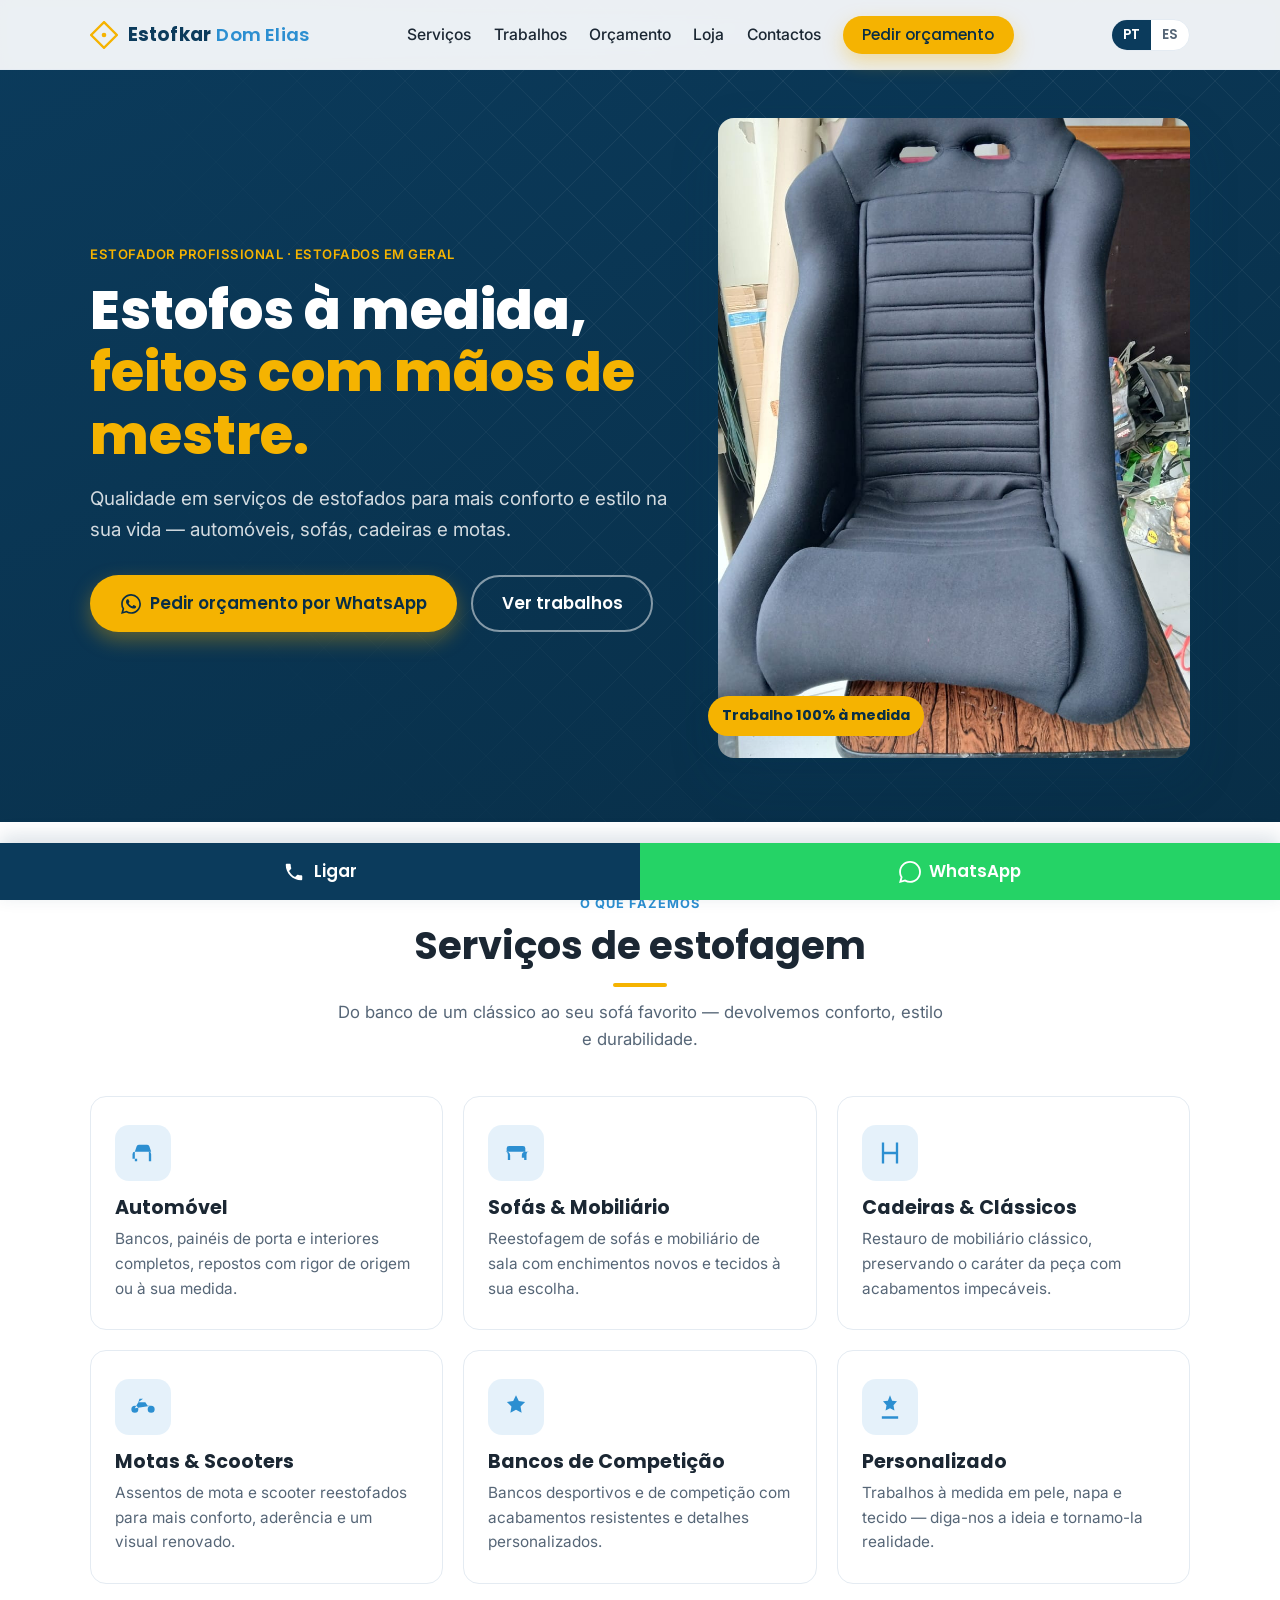
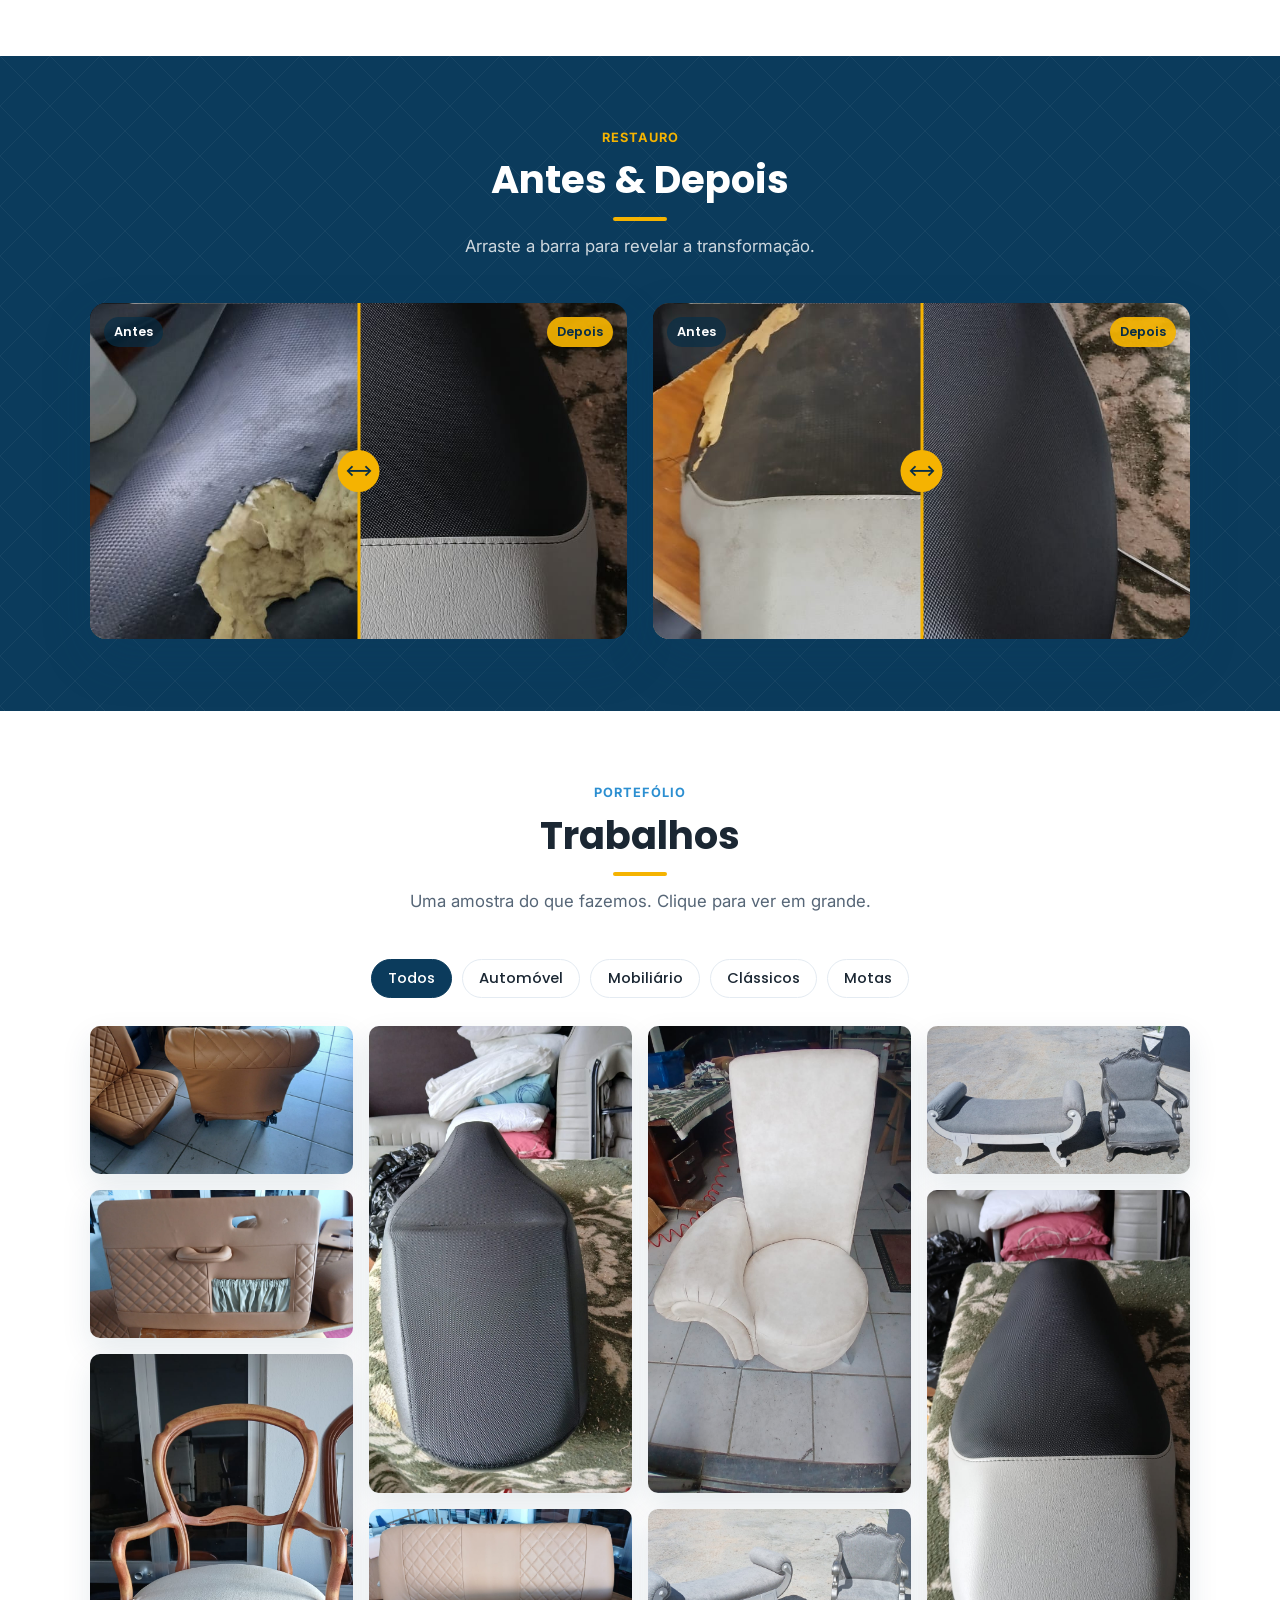
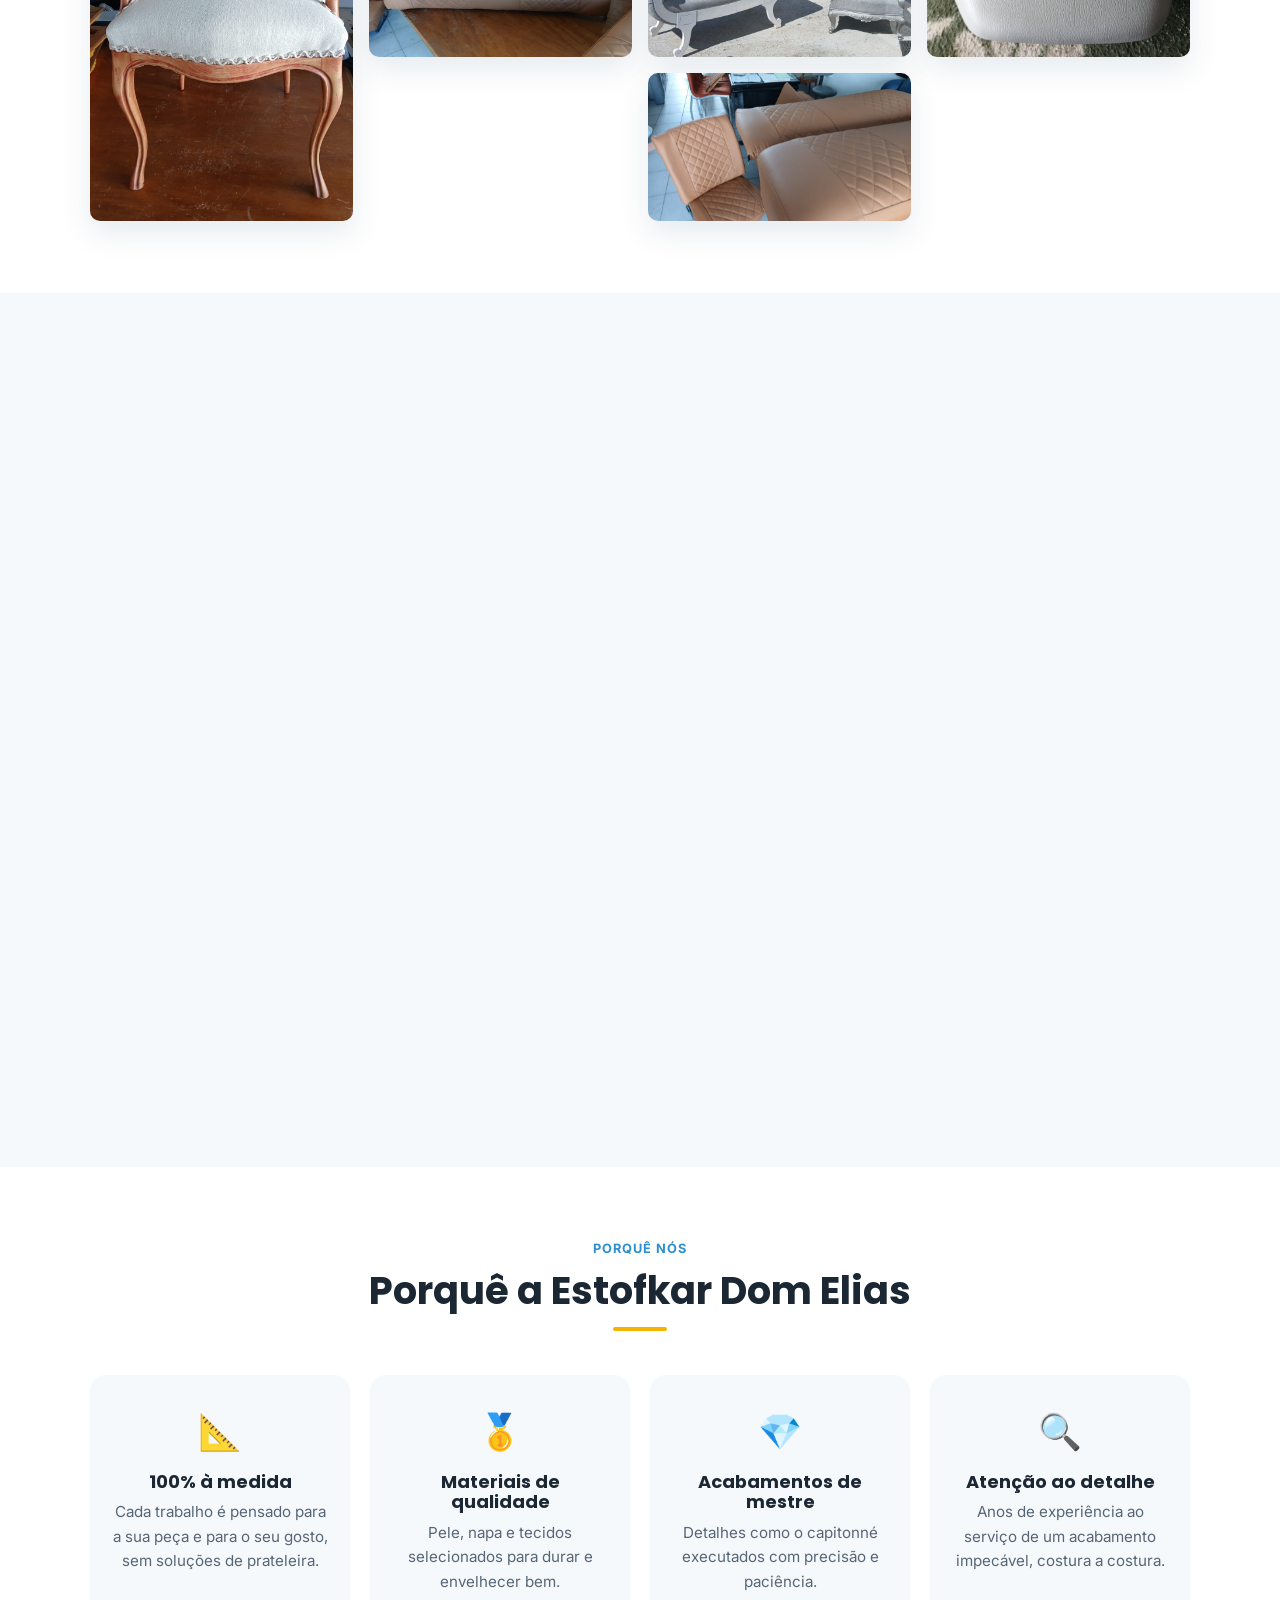
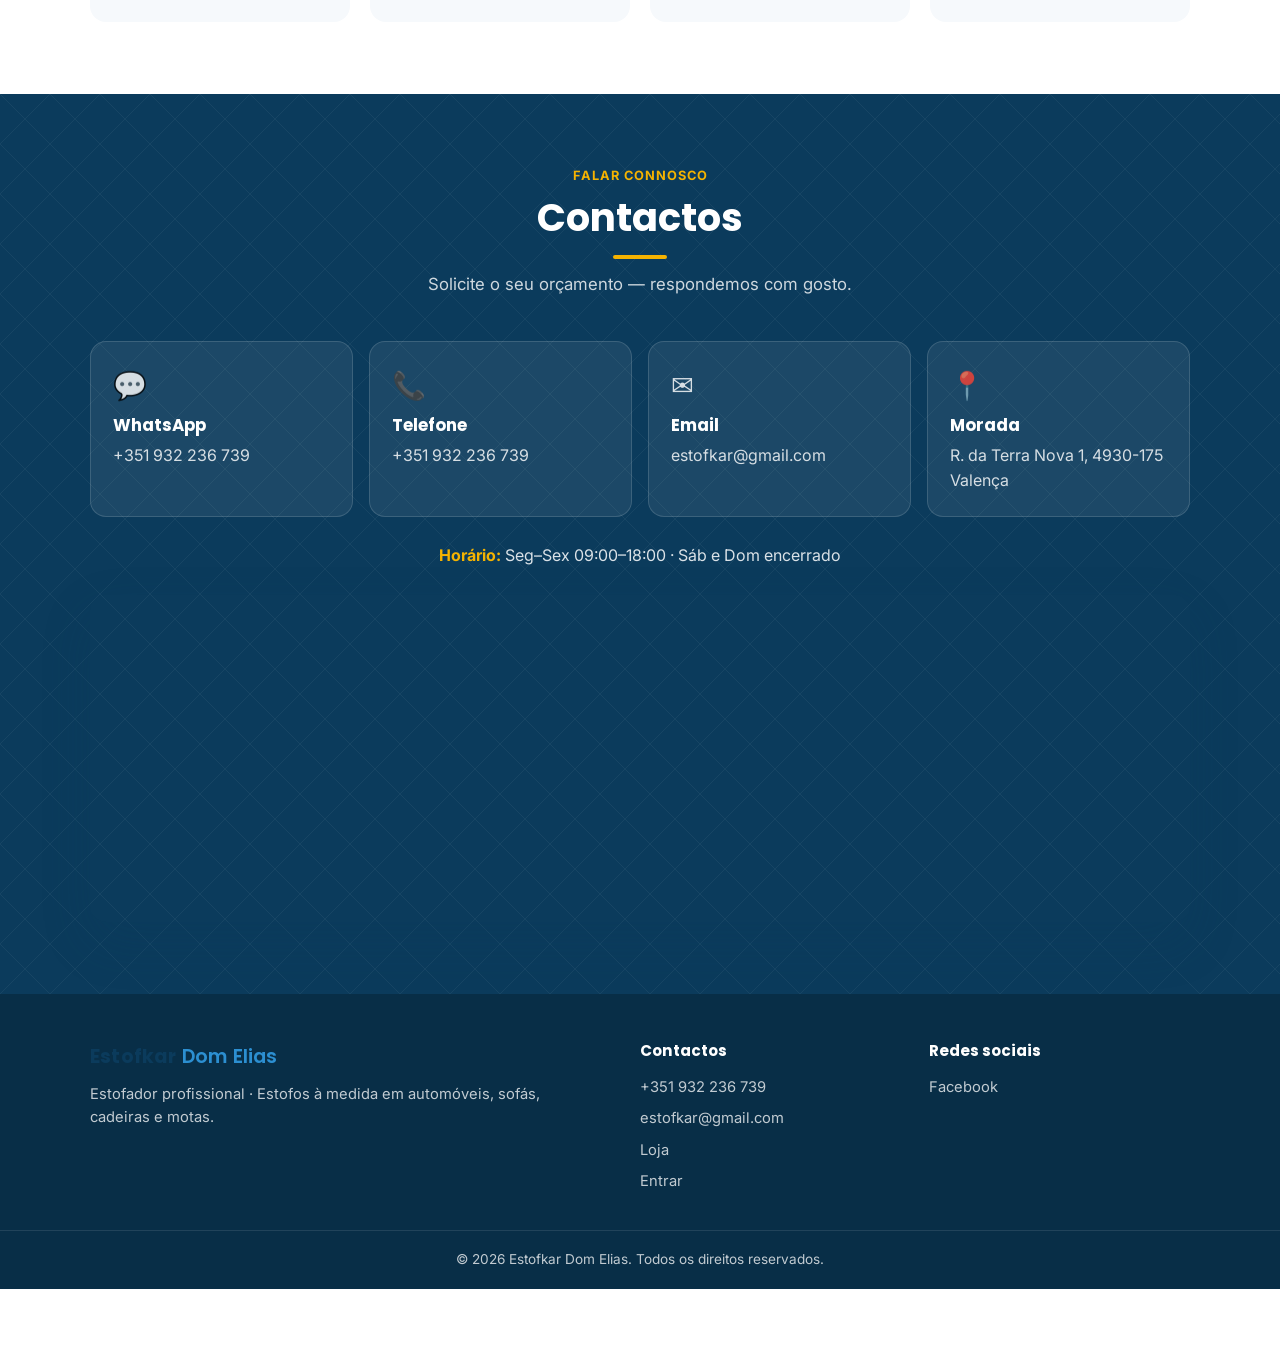
==== commit 6931a558: "Adiciona link discreto 'Entrar' (gestão) no rodapé Co-Authored-By: Claude Opus 4.8 <noreply@anthropi" ====
--- a/index.html
+++ b/index.html
@@ -452,6 +452,7 @@
         <a href="tel:+351932236739">+351 932 236 739</a>
         <a href="mailto:estofkar@gmail.com">estofkar@gmail.com</a>
         <a href="loja.html" data-i18n="nav.loja">Loja</a>
+        <a href="admin.html" data-i18n="nav.entrar">Entrar</a>
       </div>
       <div class="footer-col">
         <h4 data-i18n="footer.social">Redes sociais</h4>
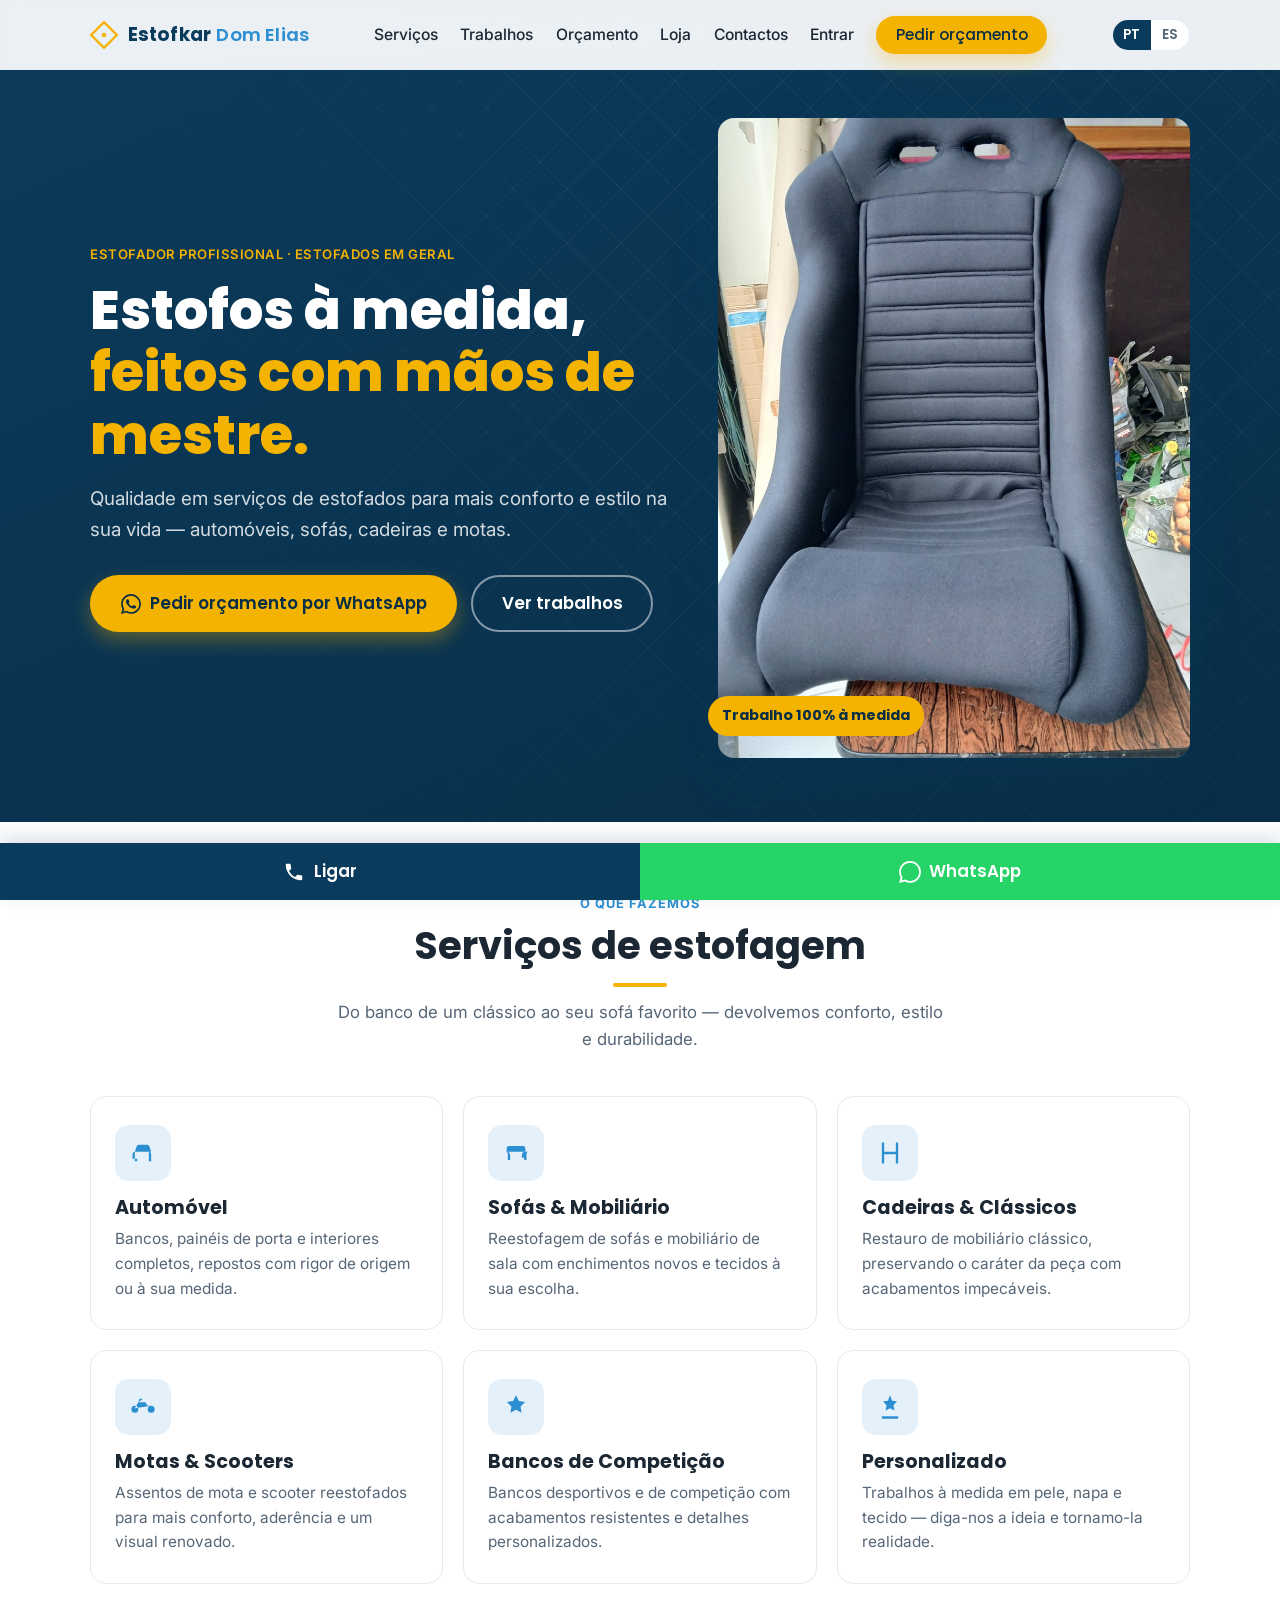
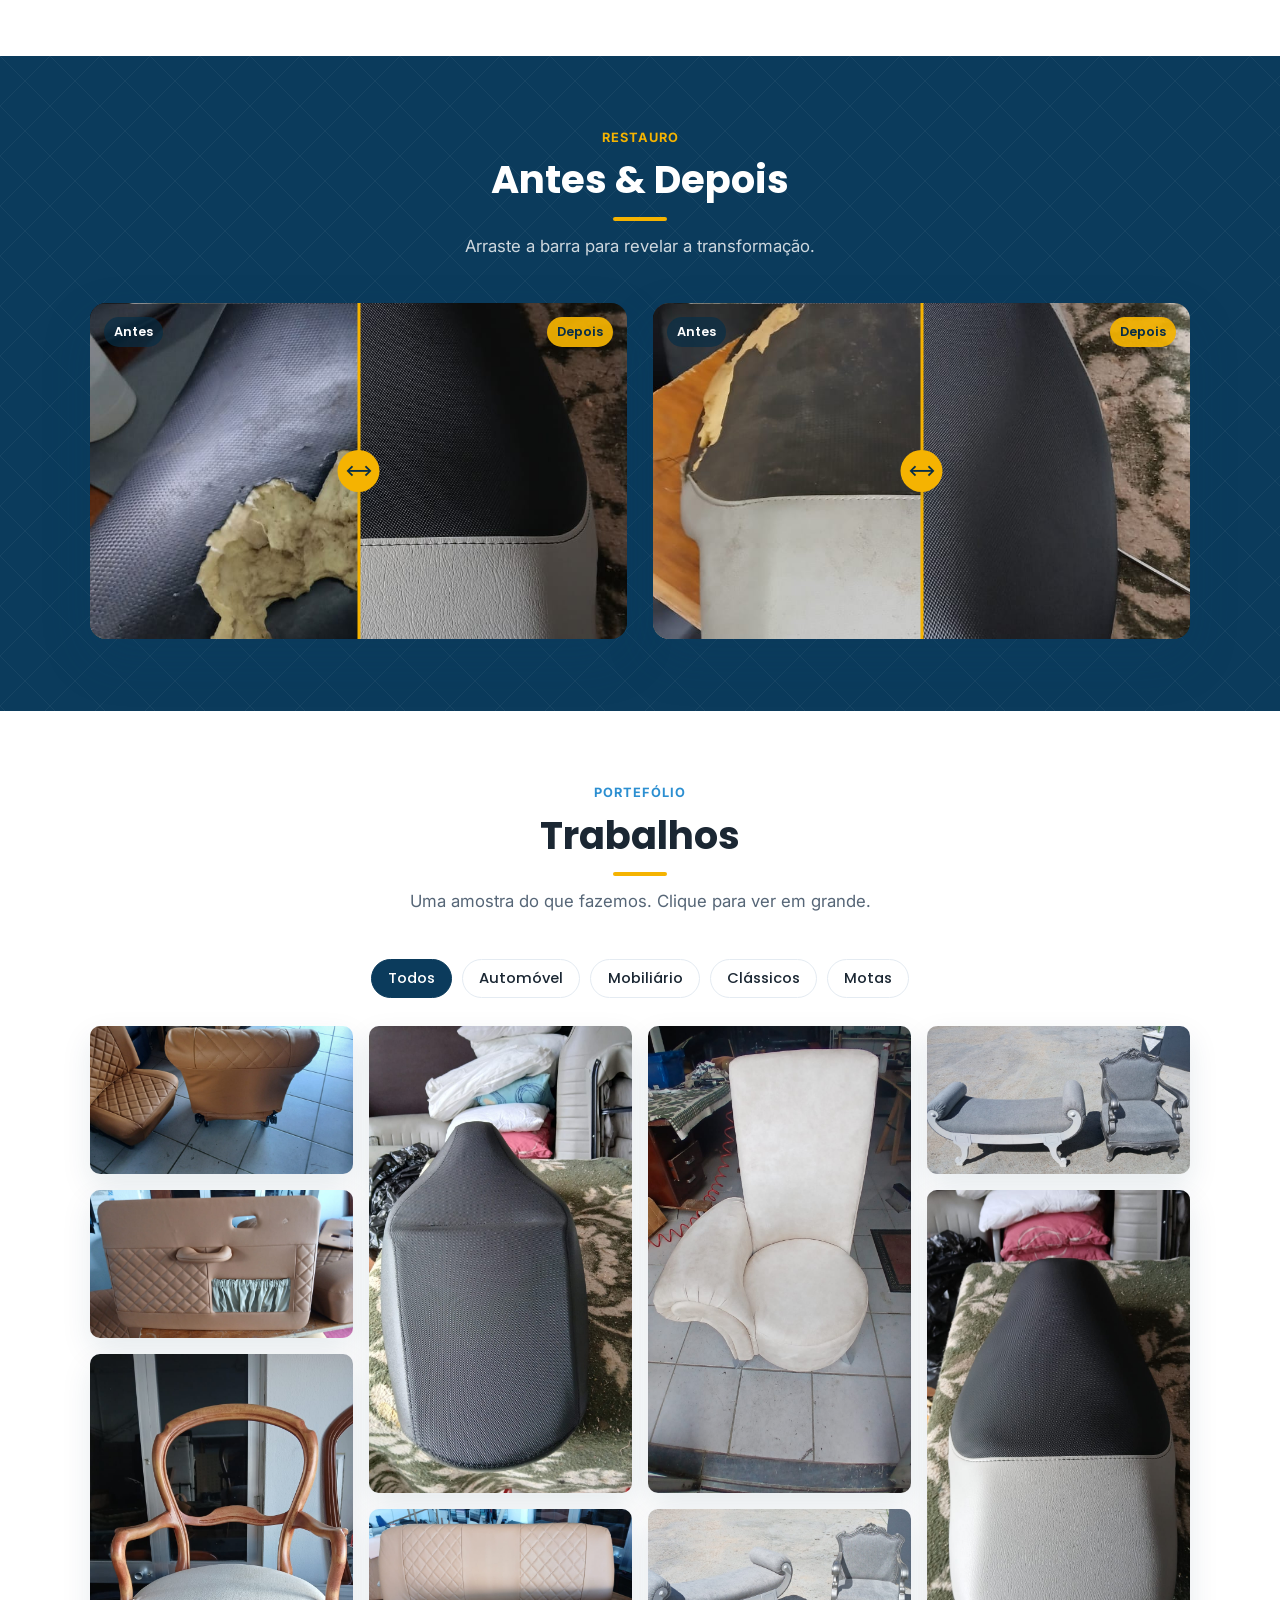
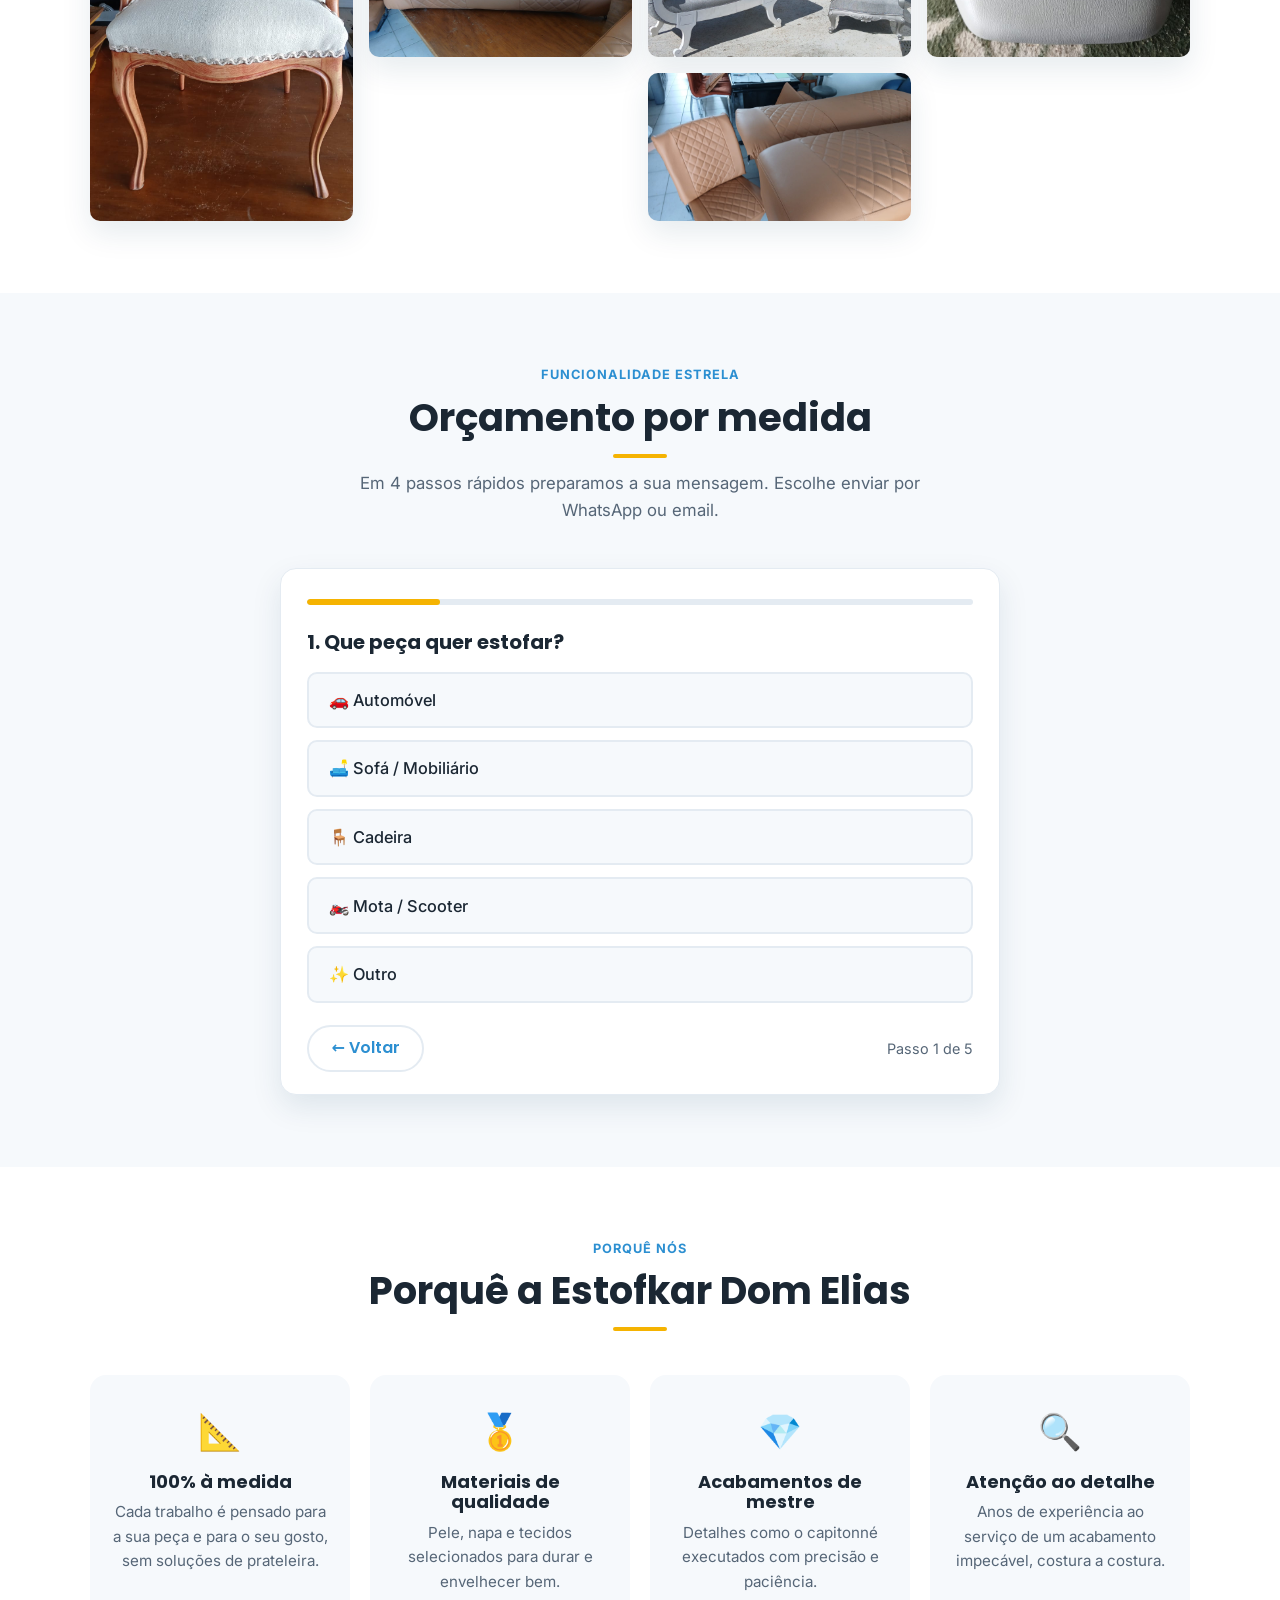
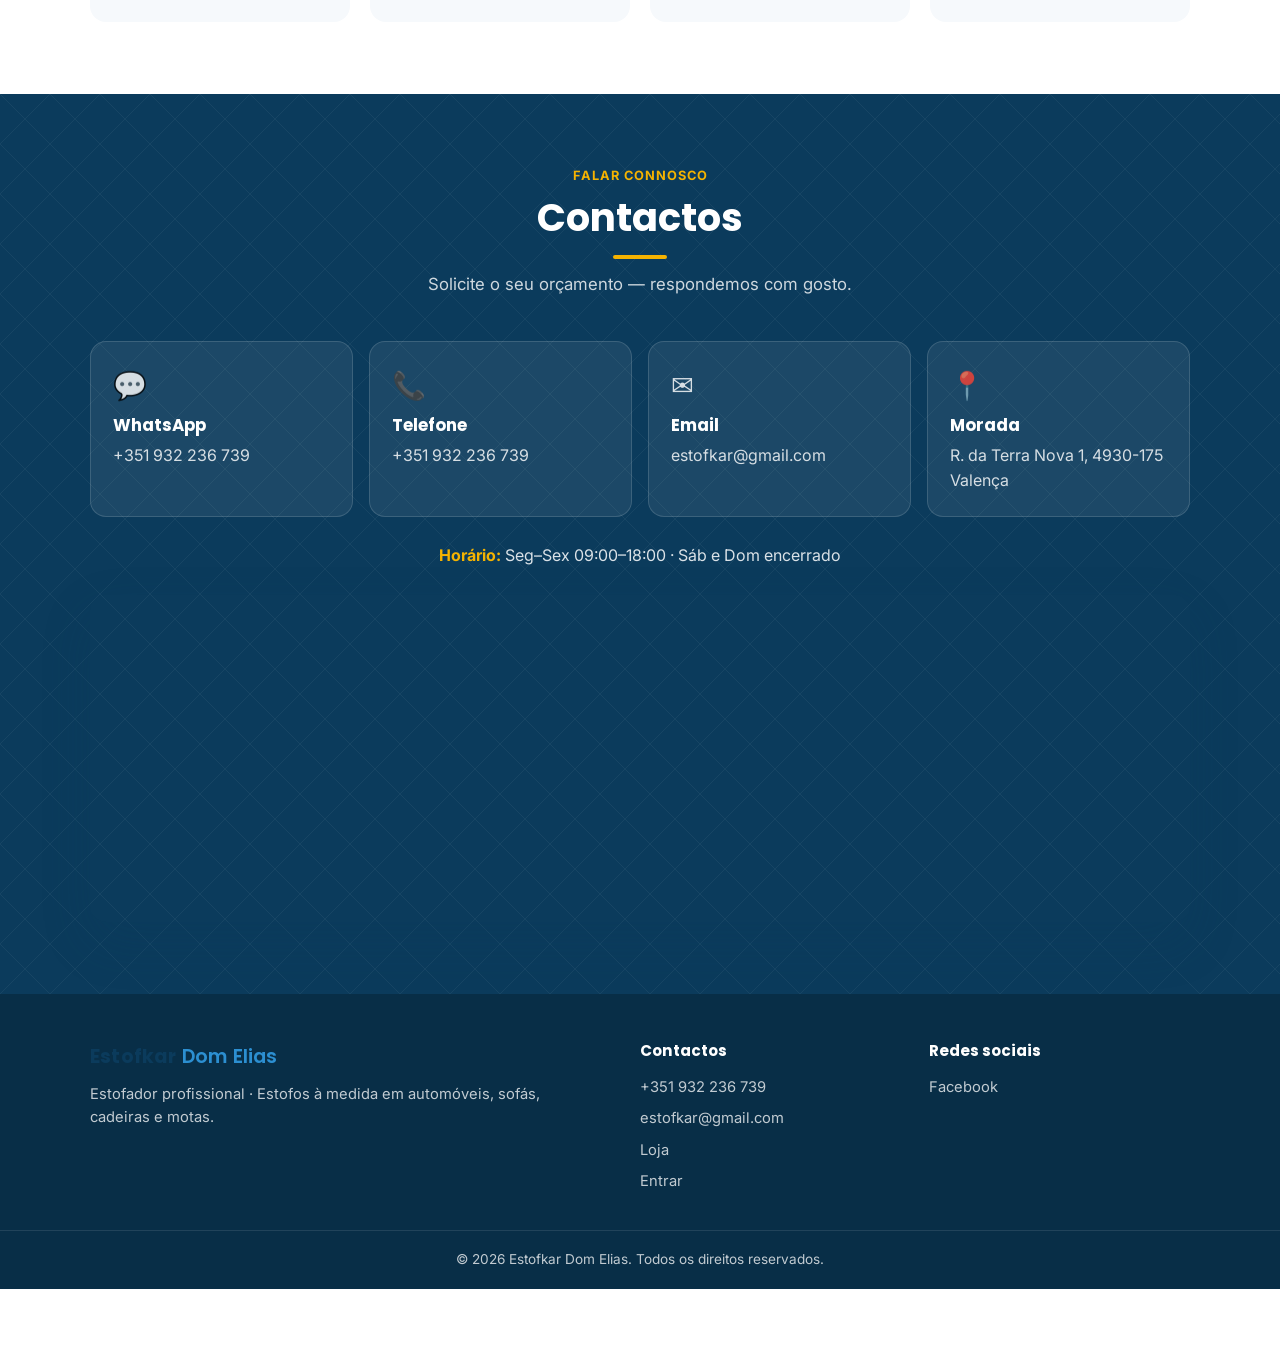
==== commit d8a60964: "Adiciona 'Entrar' ao menu principal (ao lado de Loja) Co-Authored-By: Claude Opus 4.8 <noreply@anthr" ====
--- a/index.html
+++ b/index.html
@@ -83,6 +83,7 @@
         <a href="#orcamento" data-i18n="nav.orcamento">Orçamento</a>
         <a href="loja.html" data-i18n="nav.loja">Loja</a>
         <a href="#contactos" data-i18n="nav.contactos">Contactos</a>
+        <a href="admin.html" data-i18n="nav.entrar">Entrar</a>
         <a href="#orcamento" class="btn btn-primary btn-sm nav-cta" data-i18n="nav.cta">Pedir orçamento</a>
       </nav>
 
